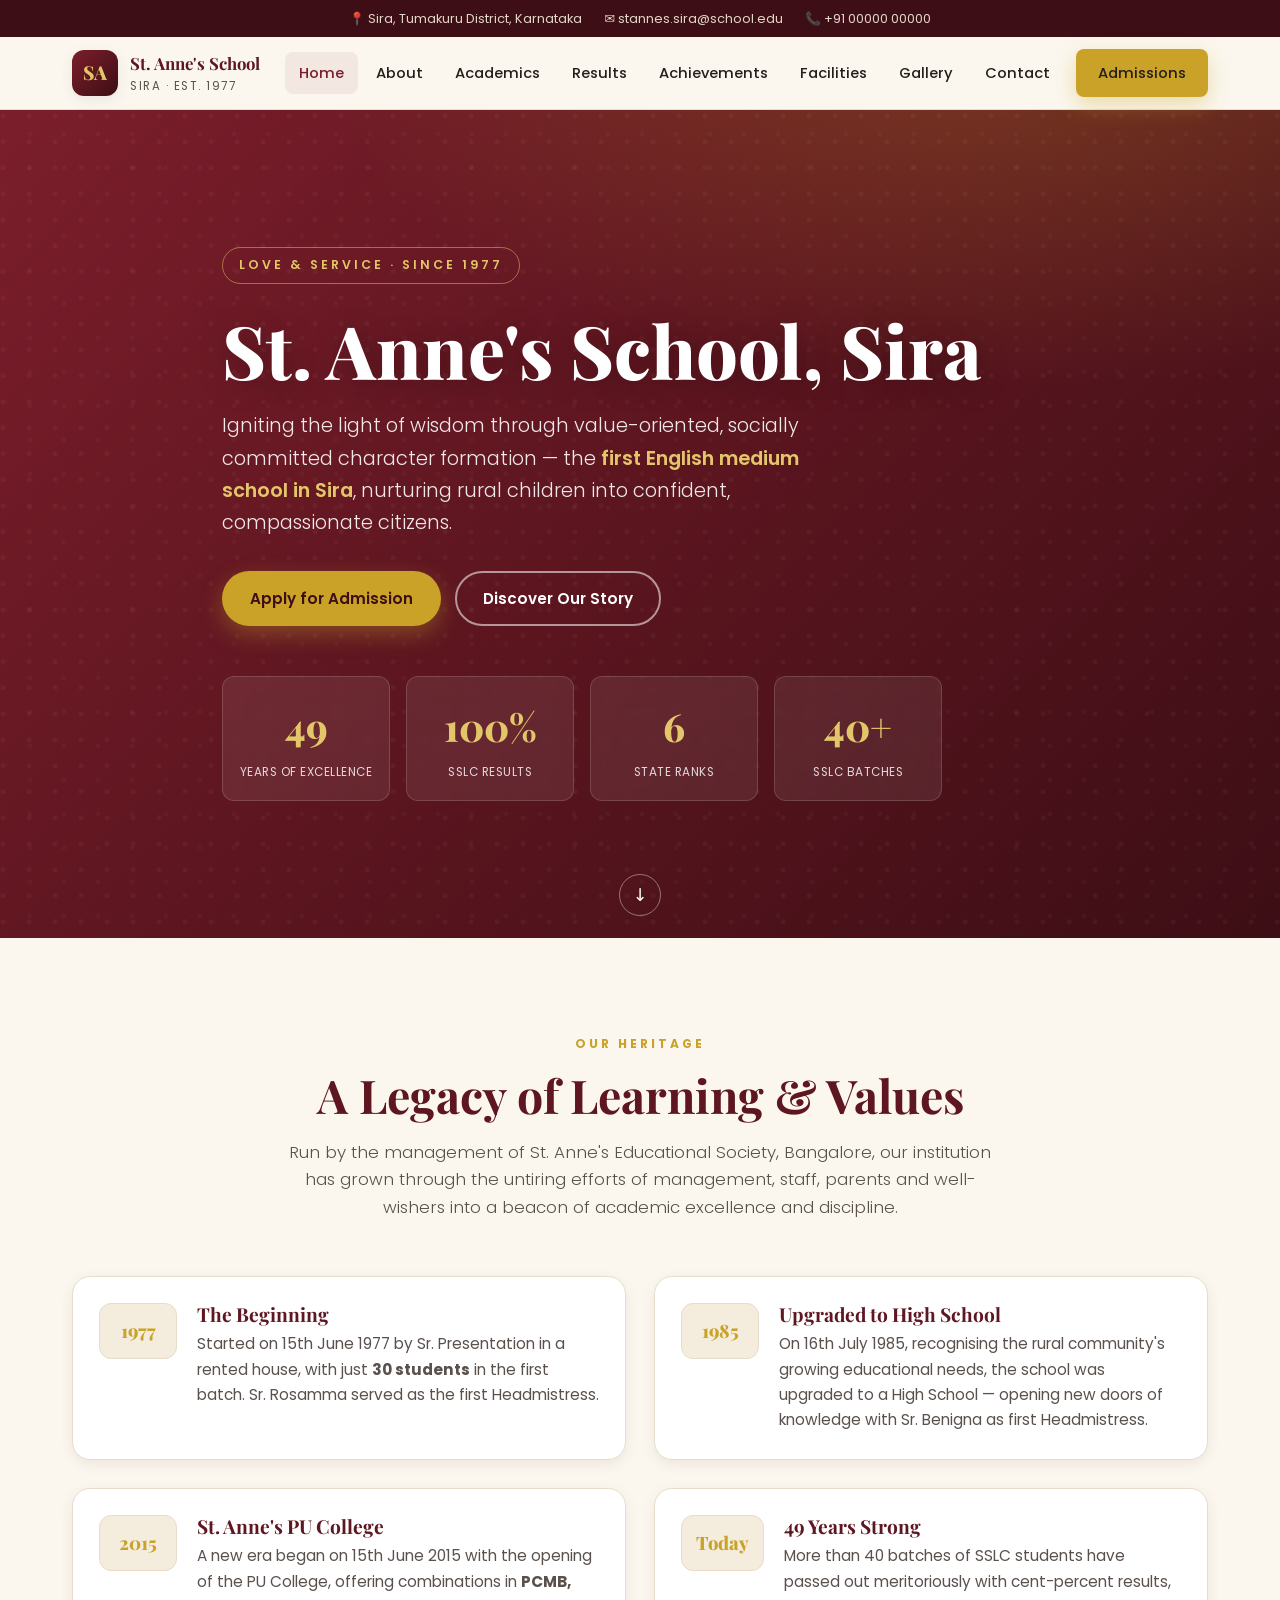
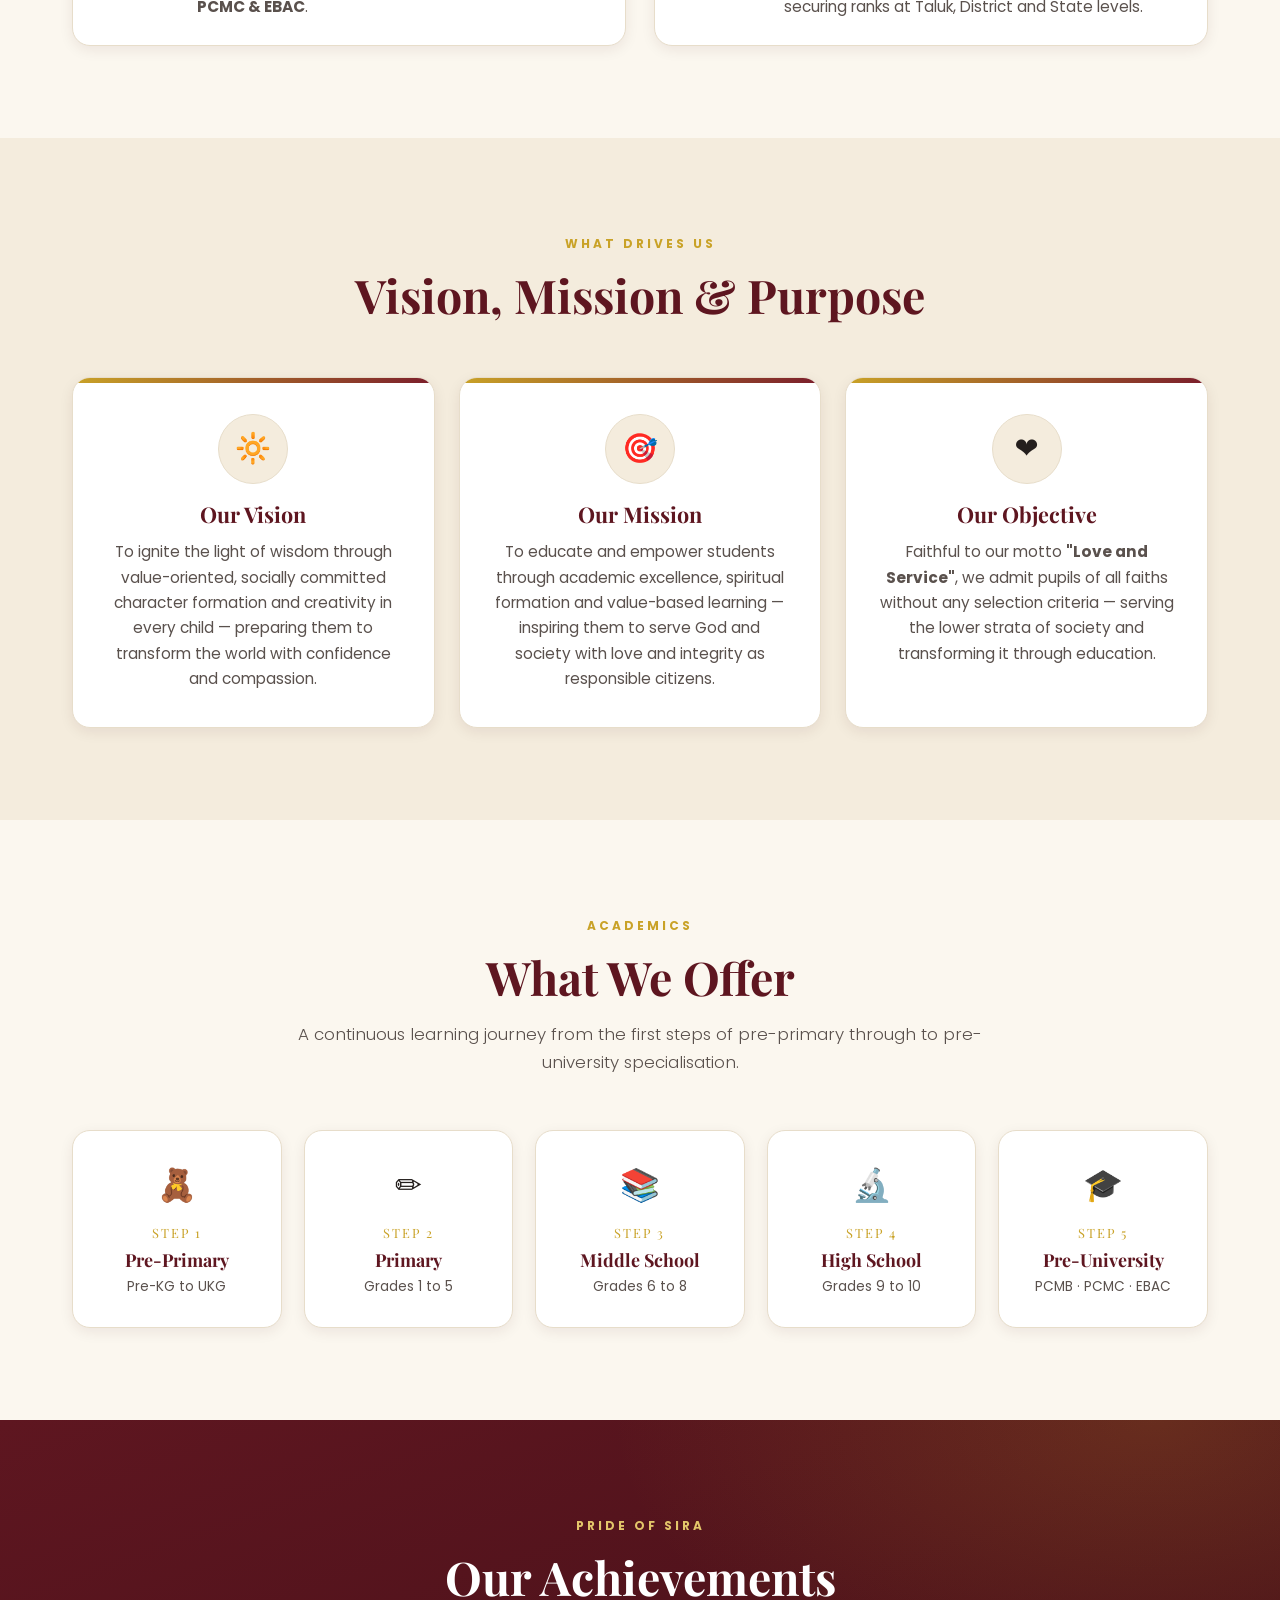
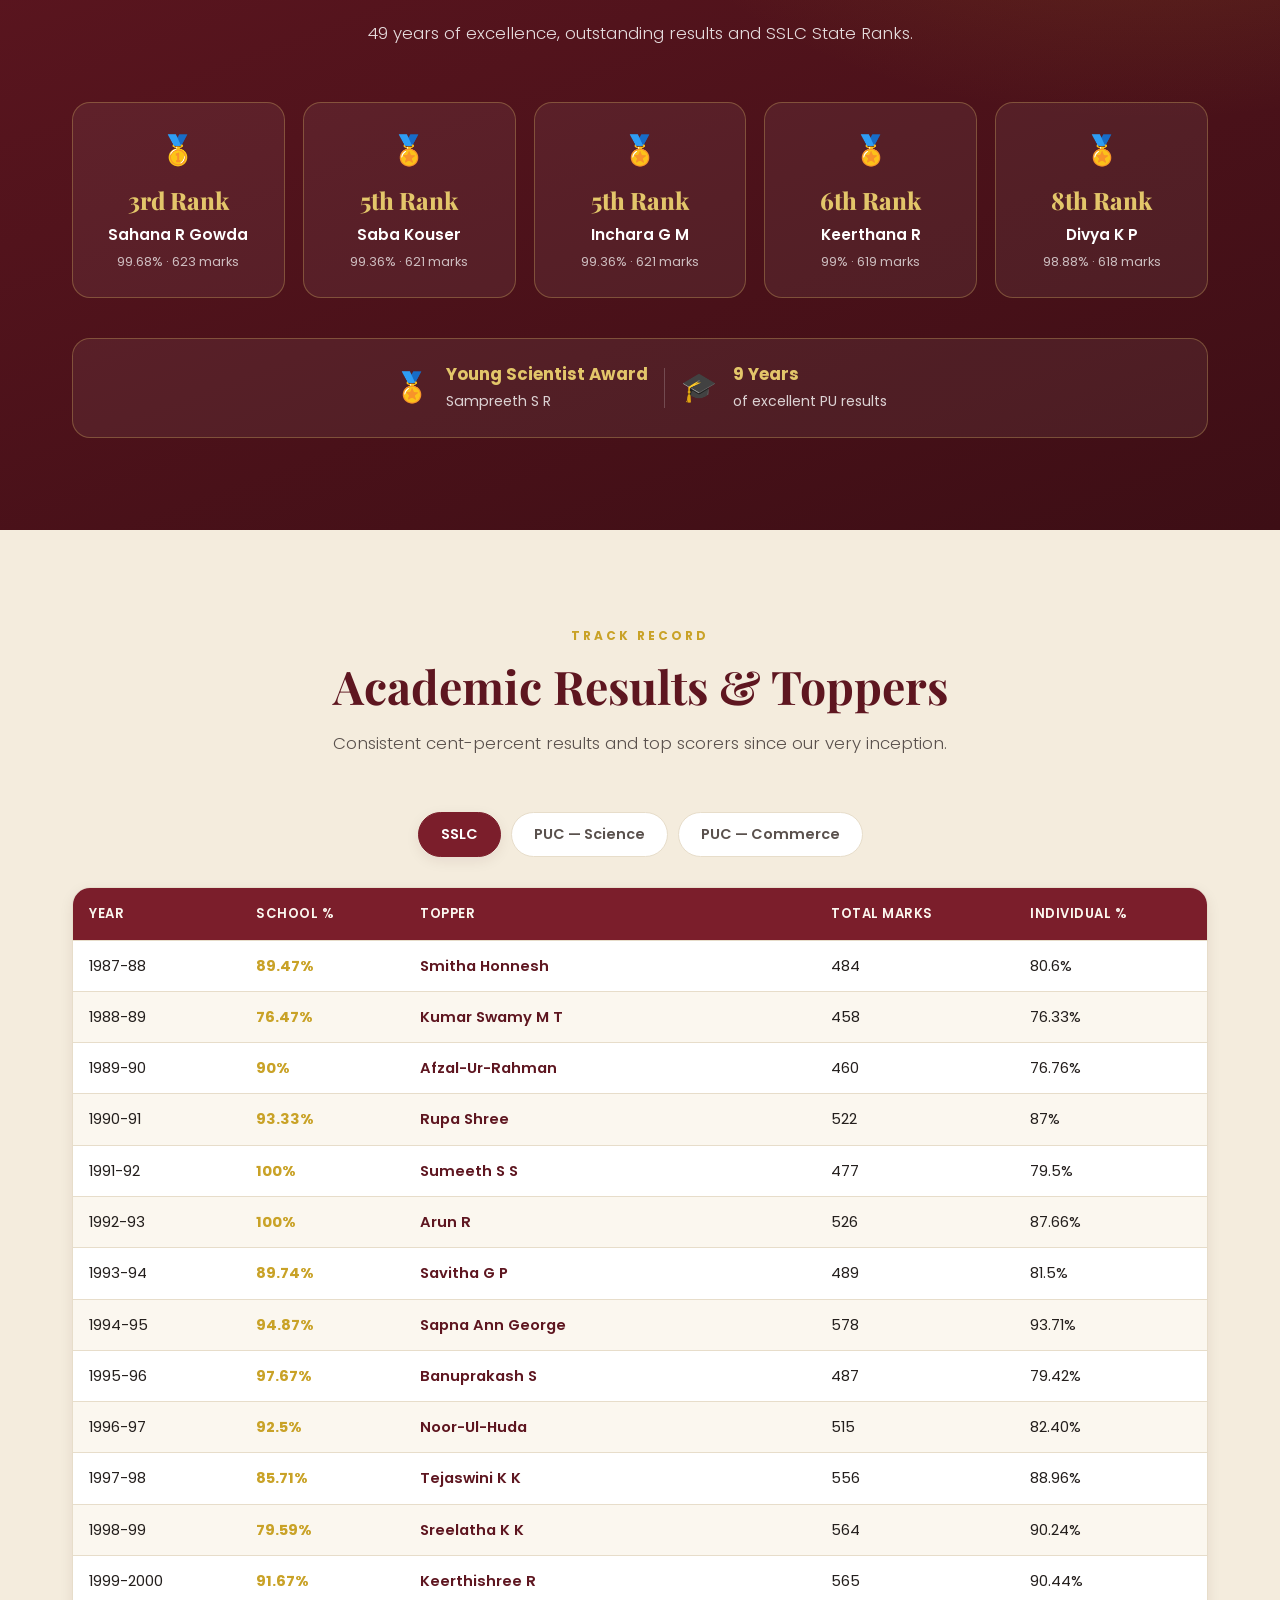
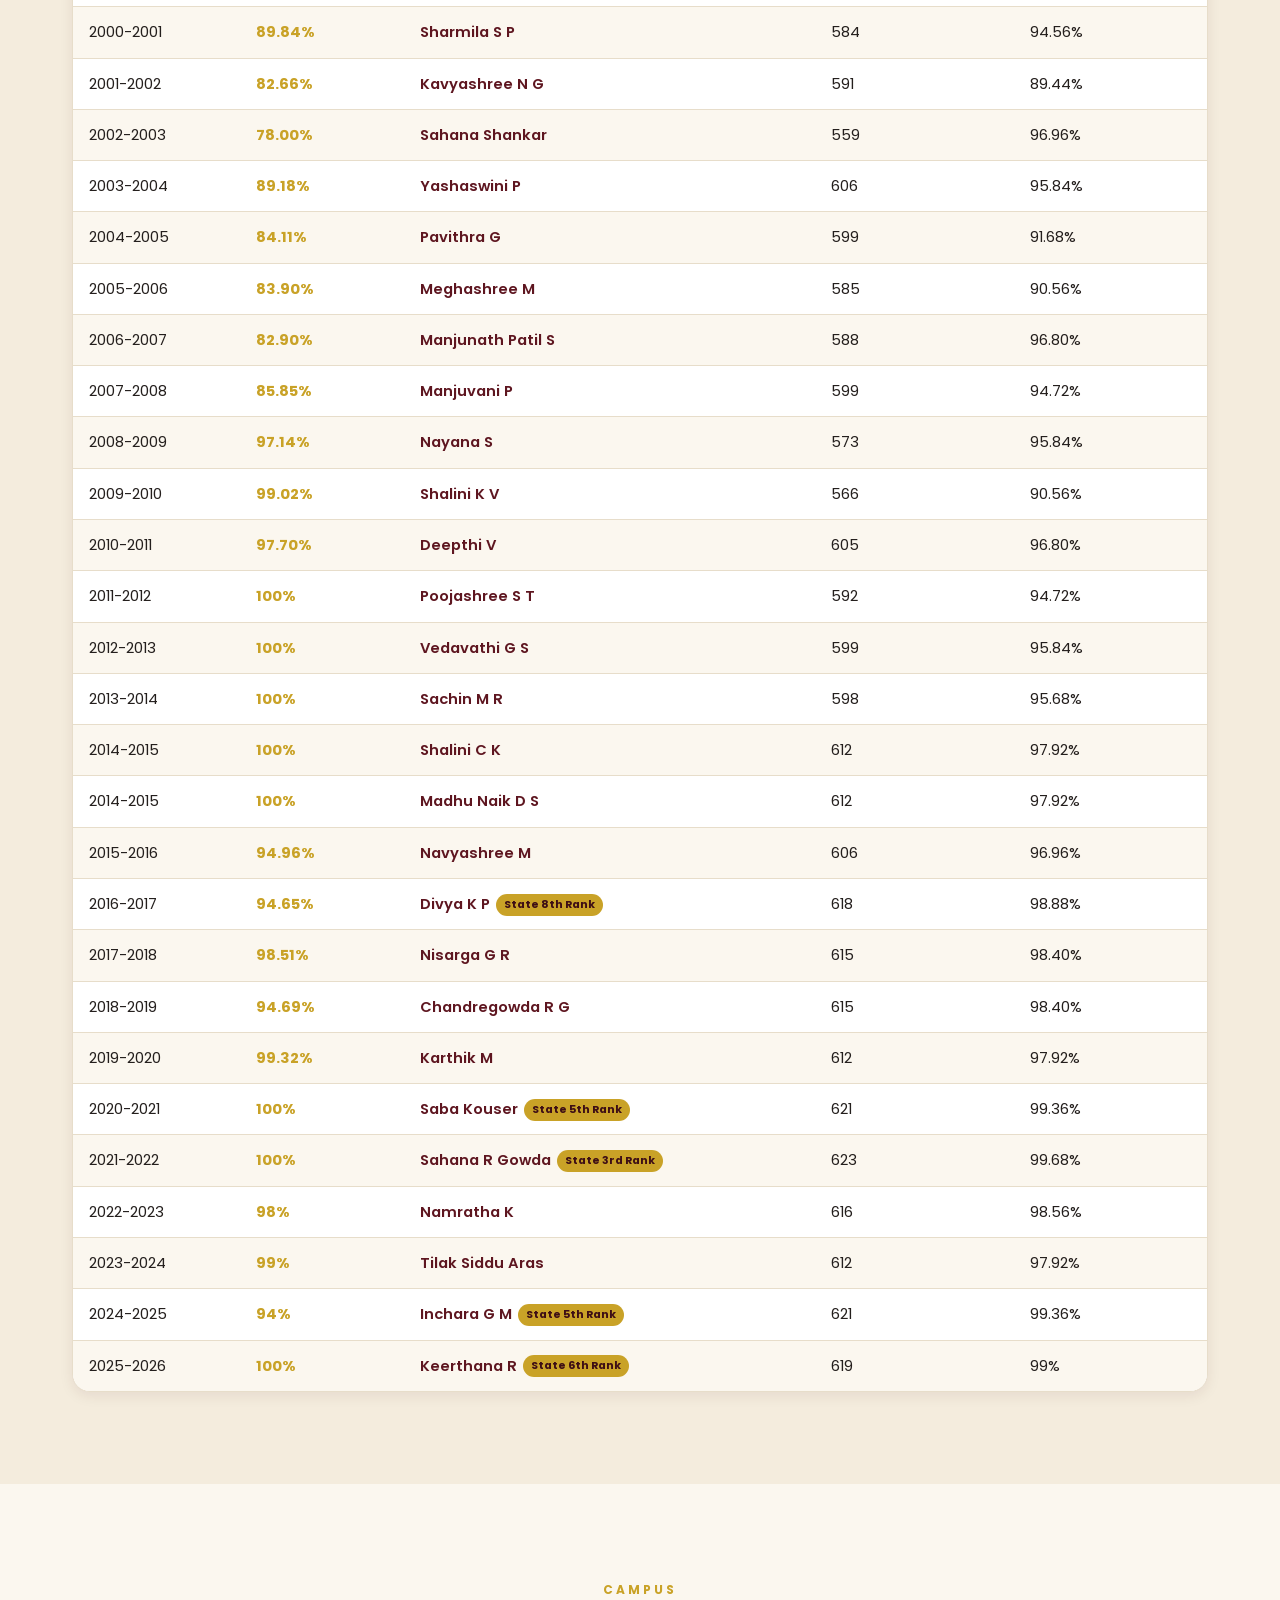
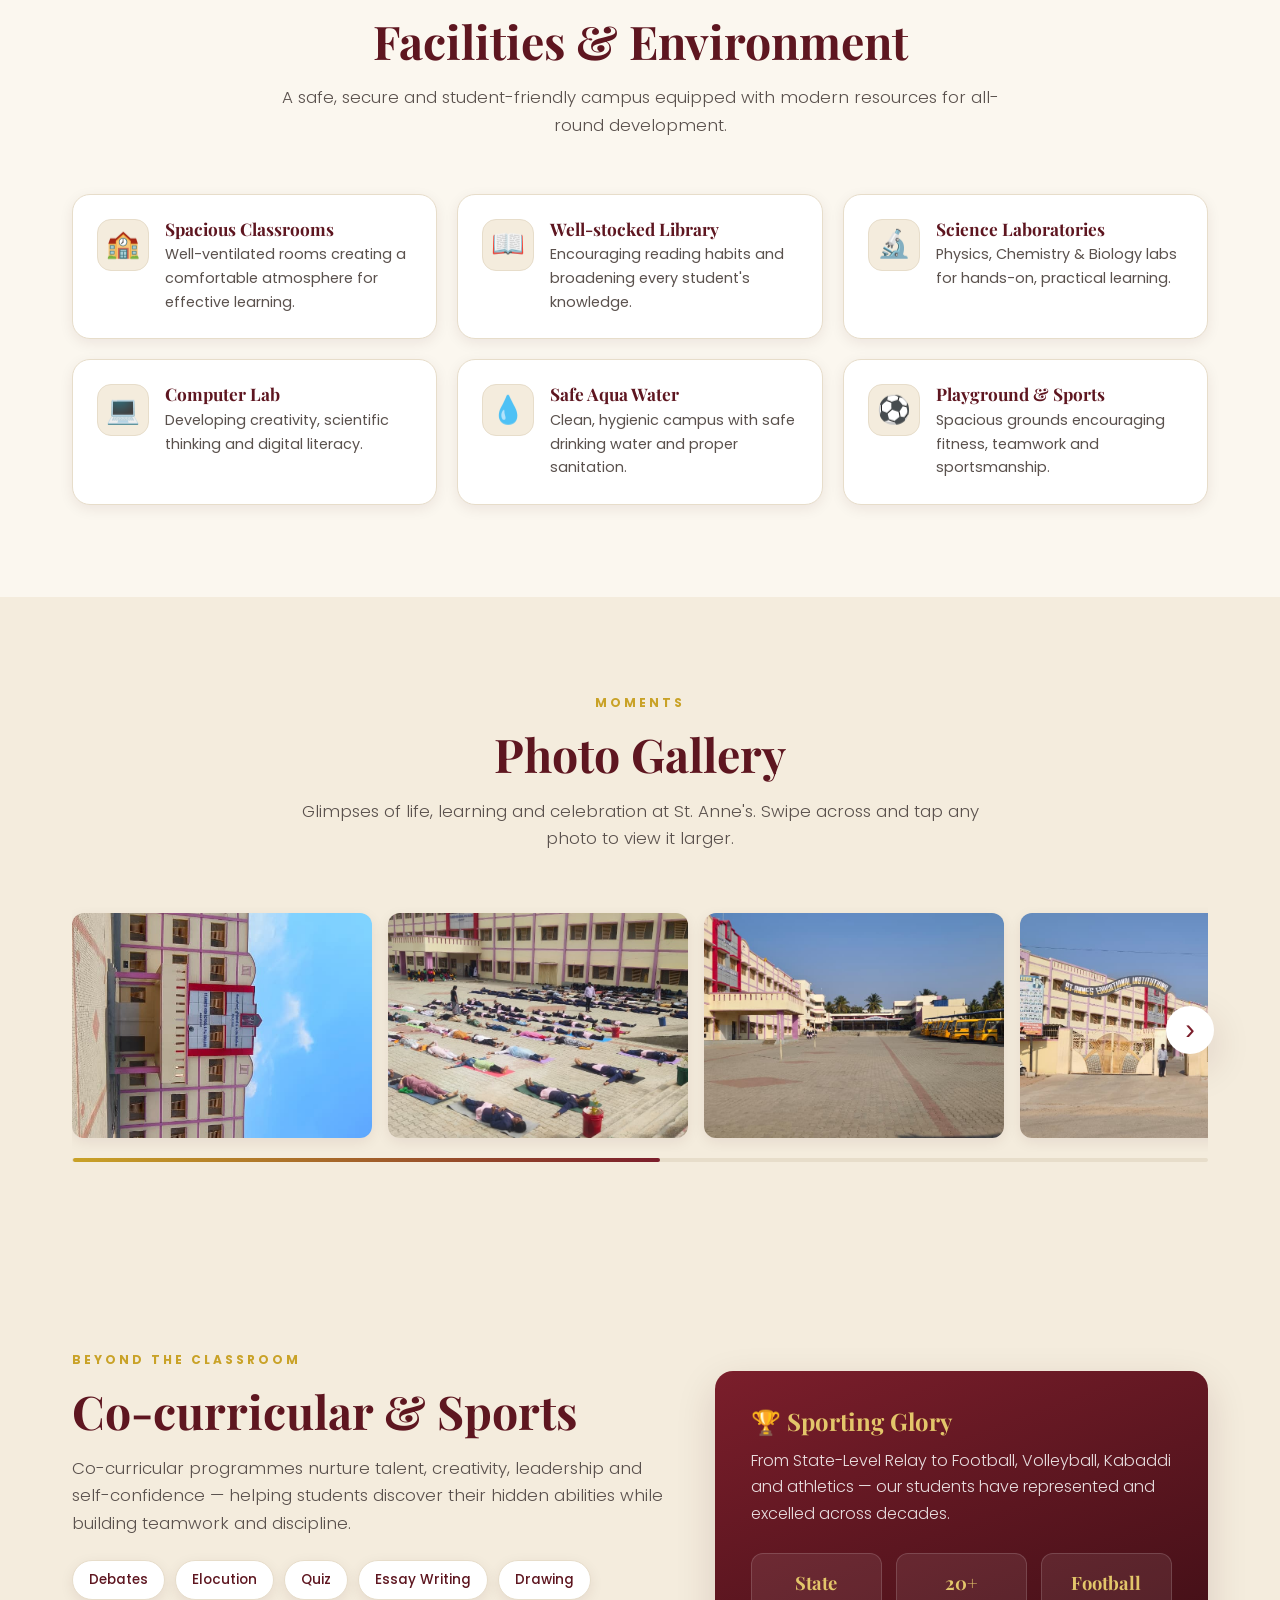
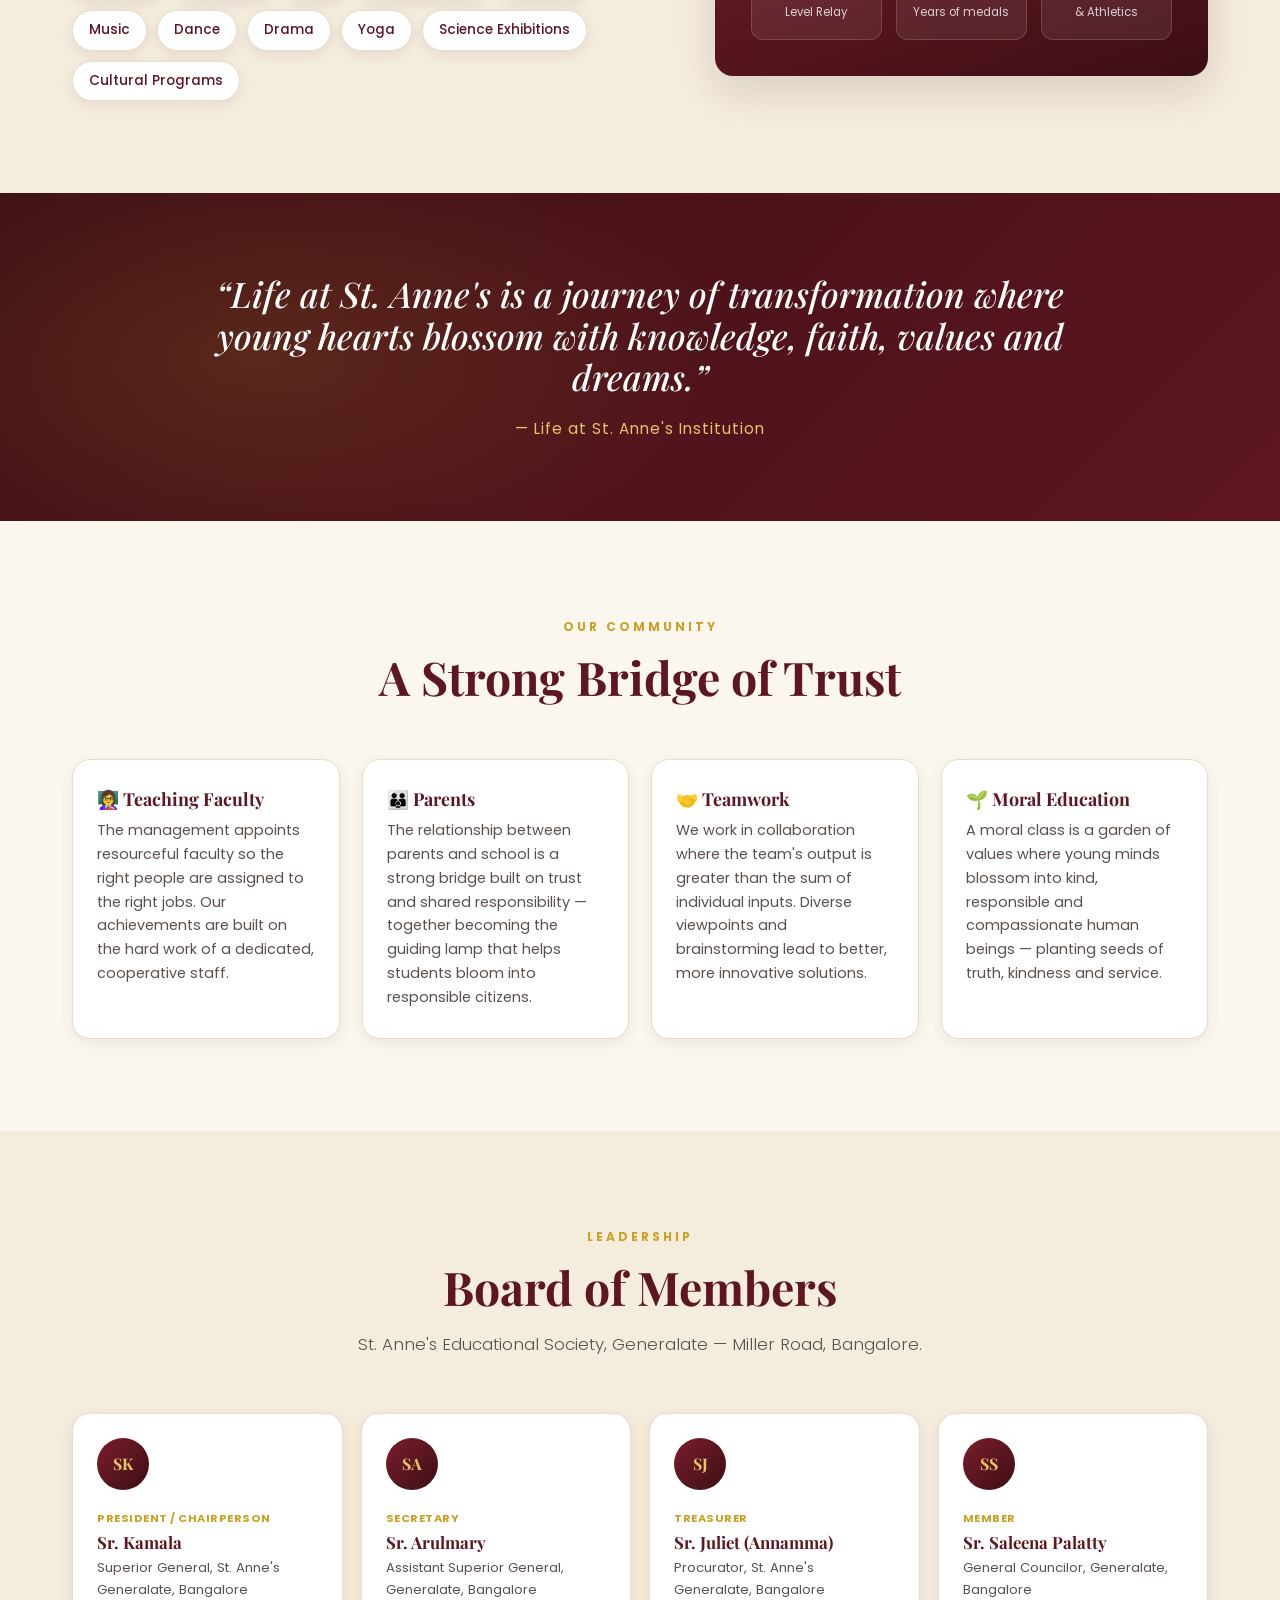
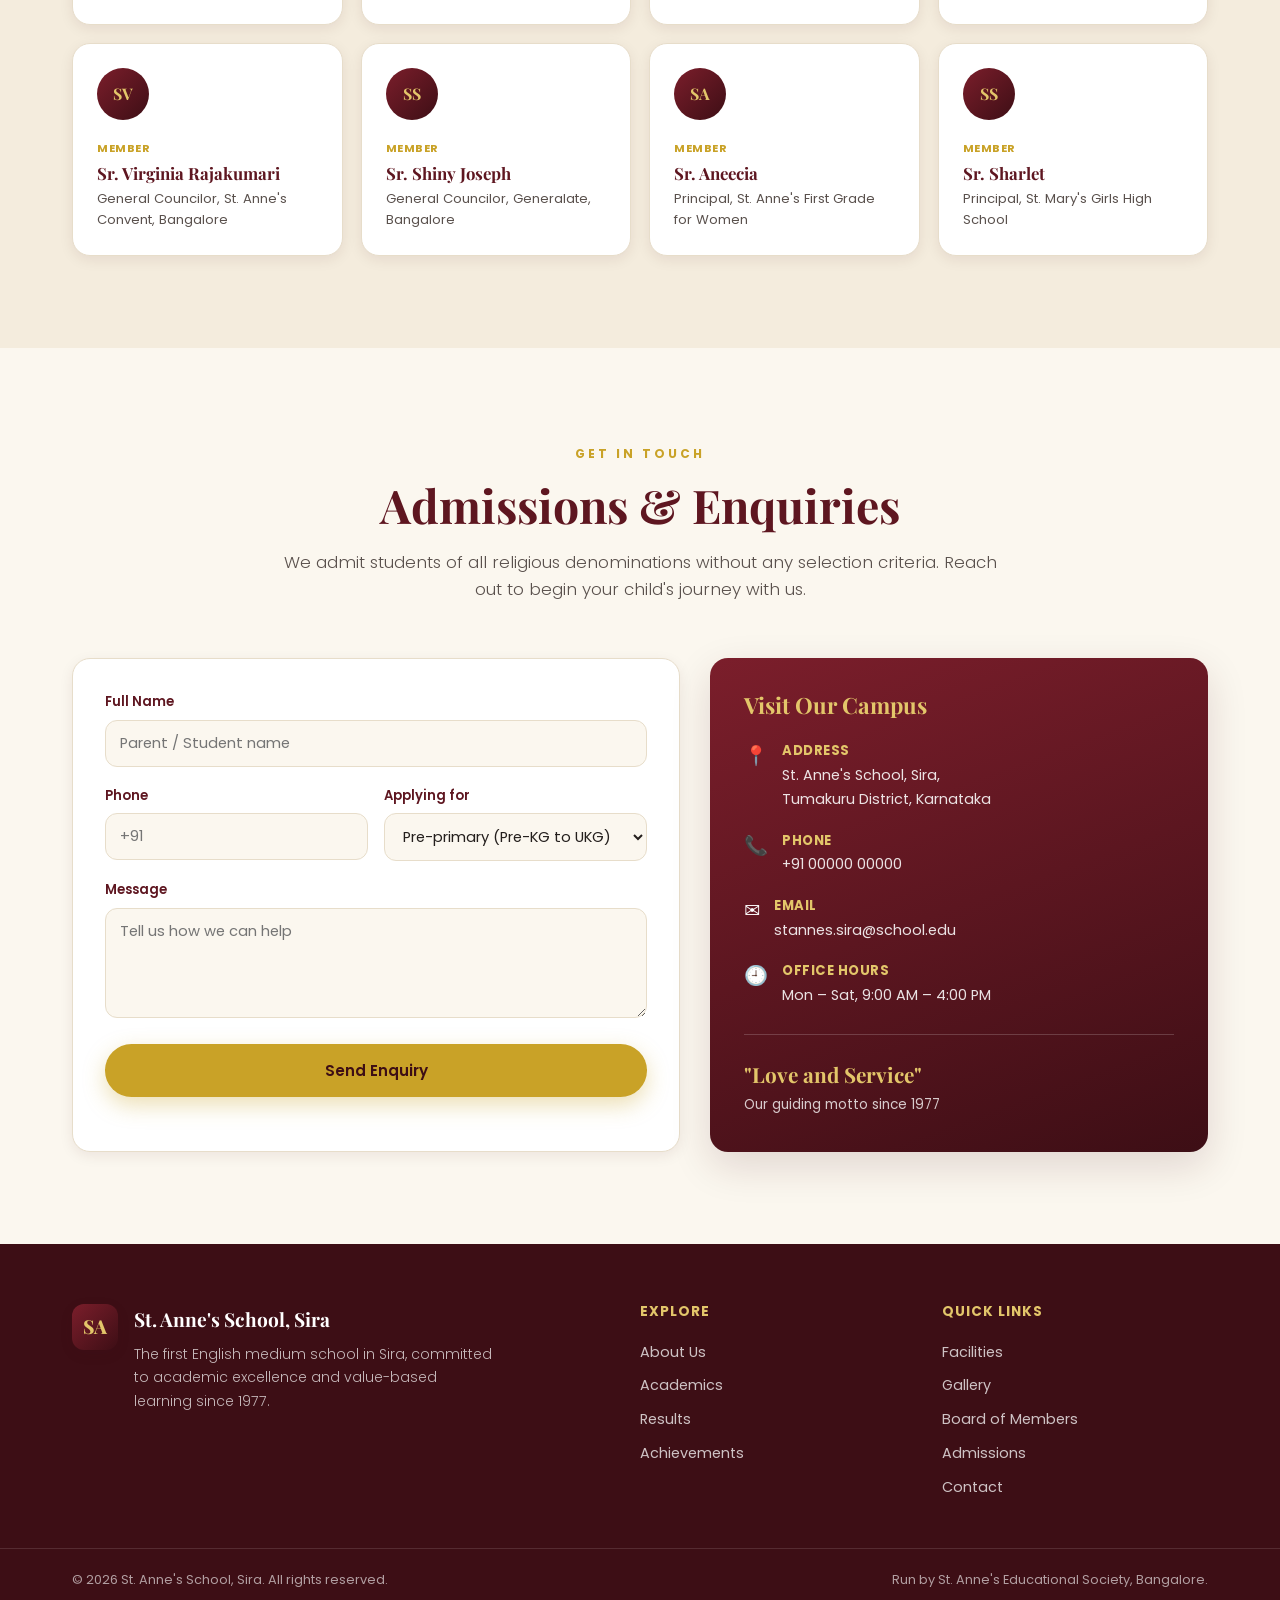
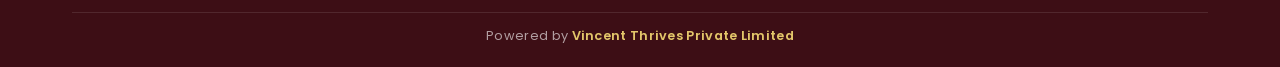
==== index.html @ 4d6532a6 "Add 'Powered by Vincent Thrives Private Limited' credit in footer" ====
<!DOCTYPE html>
<html lang="en">
<head>
  <meta charset="UTF-8" />
  <meta name="viewport" content="width=device-width, initial-scale=1.0" />
  <meta name="description" content="St. Anne's School, Sira — 49 years of academic excellence, value-based learning and holistic education. The first English medium school in Sira. Love and Service." />
  <meta name="theme-color" content="#7B1E2B" />
  <title>St. Anne's School, Sira | Love and Service Since 1977</title>

  <link rel="preconnect" href="https://fonts.googleapis.com" />
  <link rel="preconnect" href="https://fonts.gstatic.com" crossorigin />
  <link href="https://fonts.googleapis.com/css2?family=Playfair+Display:wght@500;600;700;800&family=Poppins:wght@300;400;500;600;700&display=swap" rel="stylesheet" />
  <link rel="stylesheet" href="styles.css" />
</head>
<body>

  <!-- ===== Top announcement bar ===== -->
  <div class="topbar">
    <div class="container topbar__inner">
      <span class="topbar__item">📍 Sira, Tumakuru District, Karnataka</span>
      <span class="topbar__item topbar__item--hide">✉️ stannes.sira@school.edu</span>
      <span class="topbar__item">📞 +91 00000 00000</span>
    </div>
  </div>

  <!-- ===== Navbar ===== -->
  <header class="nav" id="nav">
    <div class="container nav__inner">
      <a href="#home" class="brand" aria-label="St. Anne's School Home">
        <span class="brand__mark">SA</span>
        <span class="brand__text">
          <strong>St. Anne's School</strong>
          <small>Sira &middot; Est. 1977</small>
        </span>
      </a>

      <nav class="nav__links" id="navLinks">
        <button class="nav__close" id="navClose" aria-label="Close menu">&times;</button>
        <a href="#home">Home</a>
        <a href="#about">About</a>
        <a href="#offer">Academics</a>
        <a href="#results">Results</a>
        <a href="#achievements">Achievements</a>
        <a href="#facilities">Facilities</a>
        <a href="#gallery">Gallery</a>
        <a href="#contact">Contact</a>
        <a href="#contact" class="btn btn--gold nav__cta">Admissions</a>
      </nav>

      <button class="nav__toggle" id="navToggle" aria-label="Toggle menu" aria-expanded="false">
        <span></span><span></span><span></span>
      </button>
    </div>
  </header>

  <!-- ===== Hero ===== -->
  <section class="hero" id="home">
    <div class="hero__overlay"></div>
    <div class="container hero__content">
      <p class="hero__eyebrow reveal">Love &amp; Service &middot; Since 1977</p>
      <h1 class="hero__title reveal">St. Anne's School, Sira</h1>
      <p class="hero__sub reveal">
        Igniting the light of wisdom through value-oriented, socially committed
        character formation — the <strong>first English medium school in Sira</strong>,
        nurturing rural children into confident, compassionate citizens.
      </p>
      <div class="hero__cta reveal">
        <a href="#contact" class="btn btn--gold">Apply for Admission</a>
        <a href="#about" class="btn btn--ghost">Discover Our Story</a>
      </div>

      <div class="hero__stats reveal" id="heroStats">
        <div class="stat">
          <span class="stat__num" data-count="49" data-suffix="">0</span>
          <span class="stat__label">Years of Excellence</span>
        </div>
        <div class="stat">
          <span class="stat__num" data-count="100" data-suffix="%">0</span>
          <span class="stat__label">SSLC Results</span>
        </div>
        <div class="stat">
          <span class="stat__num" data-count="6" data-suffix="">0</span>
          <span class="stat__label">State Ranks</span>
        </div>
        <div class="stat">
          <span class="stat__num" data-count="40" data-suffix="+">0</span>
          <span class="stat__label">SSLC Batches</span>
        </div>
      </div>
    </div>
    <a href="#about" class="hero__scroll" aria-label="Scroll down">&#x2193;</a>
  </section>

  <!-- ===== About / History ===== -->
  <section class="section" id="about">
    <div class="container">
      <div class="section__head reveal">
        <span class="eyebrow">Our Heritage</span>
        <h2 class="section__title">A Legacy of Learning &amp; Values</h2>
        <p class="section__lead">
          Run by the management of St. Anne's Educational Society, Bangalore, our
          institution has grown through the untiring efforts of management, staff,
          parents and well-wishers into a beacon of academic excellence and discipline.
        </p>
      </div>

      <div class="timeline">
        <div class="tl reveal">
          <div class="tl__year">1977</div>
          <div class="tl__body">
            <h3>The Beginning</h3>
            <p>Started on 15th June 1977 by Sr. Presentation in a rented house, with
            just <strong>30 students</strong> in the first batch. Sr. Rosamma served as the
            first Headmistress.</p>
          </div>
        </div>
        <div class="tl reveal">
          <div class="tl__year">1985</div>
          <div class="tl__body">
            <h3>Upgraded to High School</h3>
            <p>On 16th July 1985, recognising the rural community's growing educational
            needs, the school was upgraded to a High School — opening new doors of
            knowledge with Sr. Benigna as first Headmistress.</p>
          </div>
        </div>
        <div class="tl reveal">
          <div class="tl__year">2015</div>
          <div class="tl__body">
            <h3>St. Anne's PU College</h3>
            <p>A new era began on 15th June 2015 with the opening of the PU College,
            offering combinations in <strong>PCMB, PCMC &amp; EBAC</strong>.</p>
          </div>
        </div>
        <div class="tl reveal">
          <div class="tl__year">Today</div>
          <div class="tl__body">
            <h3>49 Years Strong</h3>
            <p>More than 40 batches of SSLC students have passed out meritoriously with
            cent-percent results, securing ranks at Taluk, District and State levels.</p>
          </div>
        </div>
      </div>
    </div>
  </section>

  <!-- ===== Vision / Mission / Objective ===== -->
  <section class="section section--tint" id="vision">
    <div class="container">
      <div class="section__head reveal">
        <span class="eyebrow">What Drives Us</span>
        <h2 class="section__title">Vision, Mission &amp; Purpose</h2>
      </div>
      <div class="vm-grid">
        <article class="vm reveal">
          <div class="vm__icon">🔆</div>
          <h3>Our Vision</h3>
          <p>To ignite the light of wisdom through value-oriented, socially committed
          character formation and creativity in every child — preparing them to
          transform the world with confidence and compassion.</p>
        </article>
        <article class="vm reveal">
          <div class="vm__icon">🎯</div>
          <h3>Our Mission</h3>
          <p>To educate and empower students through academic excellence, spiritual
          formation and value-based learning — inspiring them to serve God and society
          with love and integrity as responsible citizens.</p>
        </article>
        <article class="vm reveal">
          <div class="vm__icon">❤️</div>
          <h3>Our Objective</h3>
          <p>Faithful to our motto <strong>"Love and Service"</strong>, we admit pupils of
          all faiths without any selection criteria — serving the lower strata of
          society and transforming it through education.</p>
        </article>
      </div>
    </div>
  </section>

  <!-- ===== What We Offer ===== -->
  <section class="section" id="offer">
    <div class="container">
      <div class="section__head reveal">
        <span class="eyebrow">Academics</span>
        <h2 class="section__title">What We Offer</h2>
        <p class="section__lead">A continuous learning journey from the first steps of
        pre-primary through to pre-university specialisation.</p>
      </div>
      <div class="offer-grid" id="offerGrid"><!-- rendered by JS --></div>
    </div>
  </section>

  <!-- ===== Achievements ===== -->
  <section class="section section--dark" id="achievements">
    <div class="container">
      <div class="section__head reveal">
        <span class="eyebrow eyebrow--light">Pride of Sira</span>
        <h2 class="section__title section__title--light">Our Achievements</h2>
        <p class="section__lead section__lead--light">
          49 years of excellence, outstanding results and SSLC State Ranks.
        </p>
      </div>

      <div class="ranks" id="ranksGrid"><!-- rendered by JS --></div>

      <div class="award reveal">
        <div class="award__icon">🏅</div>
        <div>
          <strong>Young Scientist Award</strong>
          <span>Sampreeth S R</span>
        </div>
        <div class="award__divider"></div>
        <div class="award__icon">🎓</div>
        <div>
          <strong>9 Years</strong>
          <span>of excellent PU results</span>
        </div>
      </div>
    </div>
  </section>

  <!-- ===== Results ===== -->
  <section class="section section--tint" id="results">
    <div class="container">
      <div class="section__head reveal">
        <span class="eyebrow">Track Record</span>
        <h2 class="section__title">Academic Results &amp; Toppers</h2>
        <p class="section__lead">Consistent cent-percent results and top scorers since
        our very inception.</p>
      </div>

      <div class="tabs reveal" role="tablist">
        <button class="tab is-active" data-tab="sslc" role="tab">SSLC</button>
        <button class="tab" data-tab="science" role="tab">PUC — Science</button>
        <button class="tab" data-tab="commerce" role="tab">PUC — Commerce</button>
      </div>

      <div class="table-wrap reveal">
        <table class="rtable">
          <thead>
            <tr>
              <th>Year</th>
              <th>School %</th>
              <th>Topper</th>
              <th class="hide-sm">Total Marks</th>
              <th>Individual %</th>
            </tr>
          </thead>
          <tbody id="resultsBody"><!-- rendered by JS --></tbody>
        </table>
      </div>
    </div>
  </section>

  <!-- ===== Facilities ===== -->
  <section class="section" id="facilities">
    <div class="container">
      <div class="section__head reveal">
        <span class="eyebrow">Campus</span>
        <h2 class="section__title">Facilities &amp; Environment</h2>
        <p class="section__lead">A safe, secure and student-friendly campus equipped with
        modern resources for all-round development.</p>
      </div>
      <div class="fac-grid" id="facGrid"><!-- rendered by JS --></div>
    </div>
  </section>

  <!-- ===== Gallery ===== -->
  <section class="section section--tint" id="gallery">
    <div class="container">
      <div class="section__head reveal">
        <span class="eyebrow">Moments</span>
        <h2 class="section__title">Photo Gallery</h2>
        <p class="section__lead">Glimpses of life, learning and celebration at St. Anne's.
        Swipe across and tap any photo to view it larger.</p>
      </div>

      <div class="carousel">
        <button class="carousel__btn carousel__btn--prev" id="galPrev" aria-label="Previous photos" hidden>&#8249;</button>
        <div class="carousel__track" id="galleryTrack"><!-- rendered by JS --></div>
        <button class="carousel__btn carousel__btn--next" id="galNext" aria-label="Next photos">&#8250;</button>
      </div>
      <div class="carousel__progress"><span class="carousel__bar" id="galBar"></span></div>
    </div>
  </section>

  <!-- ===== Lightbox ===== -->
  <div class="lightbox" id="lightbox" aria-hidden="true" role="dialog" aria-label="Photo viewer">
    <button class="lightbox__close" id="lightboxClose" aria-label="Close">&times;</button>
    <button class="lightbox__nav lightbox__prev" id="lightboxPrev" aria-label="Previous photo">&#8249;</button>
    <figure class="lightbox__figure">
      <img class="lightbox__img" id="lightboxImg" src="" alt="" />
      <figcaption class="lightbox__cap" id="lightboxCap"></figcaption>
    </figure>
    <button class="lightbox__nav lightbox__next" id="lightboxNext" aria-label="Next photo">&#8250;</button>
  </div>

  <!-- ===== Co-curricular & Sports ===== -->
  <section class="section section--tint" id="cocurricular">
    <div class="container">
      <div class="split">
        <div class="reveal">
          <span class="eyebrow">Beyond the Classroom</span>
          <h2 class="section__title">Co-curricular &amp; Sports</h2>
          <p class="section__lead">Co-curricular programmes nurture talent, creativity,
          leadership and self-confidence — helping students discover their hidden
          abilities while building teamwork and discipline.</p>
          <ul class="chips">
            <li>Debates</li><li>Elocution</li><li>Quiz</li><li>Essay Writing</li>
            <li>Drawing</li><li>Music</li><li>Dance</li><li>Drama</li>
            <li>Yoga</li><li>Science Exhibitions</li><li>Cultural Programs</li>
          </ul>
        </div>
        <div class="sports-card reveal">
          <h3>🏆 Sporting Glory</h3>
          <p>From State-Level Relay to Football, Volleyball, Kabaddi and athletics — our
          students have represented and excelled across decades.</p>
          <div class="sports-stats">
            <div><strong>State</strong><span>Level Relay</span></div>
            <div><strong>20+</strong><span>Years of medals</span></div>
            <div><strong>Football</strong><span>&amp; Athletics</span></div>
          </div>
        </div>
      </div>
    </div>
  </section>

  <!-- ===== Quote / Life at St. Anne's ===== -->
  <section class="quote-band">
    <div class="container reveal">
      <blockquote>
        “Life at St. Anne's is a journey of transformation where young hearts blossom
        with knowledge, faith, values and dreams.”
      </blockquote>
      <cite>— Life at St. Anne's Institution</cite>
    </div>
  </section>

  <!-- ===== Pillars (Teaching / Parents / Teamwork) ===== -->
  <section class="section" id="community">
    <div class="container">
      <div class="section__head reveal">
        <span class="eyebrow">Our Community</span>
        <h2 class="section__title">A Strong Bridge of Trust</h2>
      </div>
      <div class="pillars">
        <article class="pillar reveal">
          <h3>👩‍🏫 Teaching Faculty</h3>
          <p>The management appoints resourceful faculty so the right people are assigned
          to the right jobs. Our achievements are built on the hard work of a dedicated,
          cooperative staff.</p>
        </article>
        <article class="pillar reveal">
          <h3>👪 Parents</h3>
          <p>The relationship between parents and school is a strong bridge built on
          trust and shared responsibility — together becoming the guiding lamp that helps
          students bloom into responsible citizens.</p>
        </article>
        <article class="pillar reveal">
          <h3>🤝 Teamwork</h3>
          <p>We work in collaboration where the team's output is greater than the sum of
          individual inputs. Diverse viewpoints and brainstorming lead to better, more
          innovative solutions.</p>
        </article>
        <article class="pillar reveal">
          <h3>🌱 Moral Education</h3>
          <p>A moral class is a garden of values where young minds blossom into kind,
          responsible and compassionate human beings — planting seeds of truth, kindness
          and service.</p>
        </article>
      </div>
    </div>
  </section>

  <!-- ===== Board of Members ===== -->
  <section class="section section--tint" id="board">
    <div class="container">
      <div class="section__head reveal">
        <span class="eyebrow">Leadership</span>
        <h2 class="section__title">Board of Members</h2>
        <p class="section__lead">St. Anne's Educational Society, Generalate — Miller Road, Bangalore.</p>
      </div>
      <div class="board-grid" id="boardGrid"><!-- rendered by JS --></div>
    </div>
  </section>

  <!-- ===== Contact / Admissions ===== -->
  <section class="section" id="contact">
    <div class="container">
      <div class="section__head reveal">
        <span class="eyebrow">Get in Touch</span>
        <h2 class="section__title">Admissions &amp; Enquiries</h2>
        <p class="section__lead">We admit students of all religious denominations without
        any selection criteria. Reach out to begin your child's journey with us.</p>
      </div>

      <div class="contact-grid">
        <form class="contact-form reveal" id="contactForm" novalidate>
          <div class="field">
            <label for="cname">Full Name</label>
            <input id="cname" name="name" type="text" required placeholder="Parent / Student name" />
          </div>
          <div class="field-row">
            <div class="field">
              <label for="cphone">Phone</label>
              <input id="cphone" name="phone" type="tel" required placeholder="+91" />
            </div>
            <div class="field">
              <label for="cgrade">Applying for</label>
              <select id="cgrade" name="grade">
                <option>Pre-primary (Pre-KG to UKG)</option>
                <option>Primary (Grades 1–5)</option>
                <option>Middle School (Grades 6–8)</option>
                <option>High School (Grades 9–10)</option>
                <option>Pre-University (PCMB / PCMC / EBAC)</option>
              </select>
            </div>
          </div>
          <div class="field">
            <label for="cmsg">Message</label>
            <textarea id="cmsg" name="message" rows="4" placeholder="Tell us how we can help"></textarea>
          </div>
          <button type="submit" class="btn btn--gold btn--block">Send Enquiry</button>
          <p class="form-note" id="formNote" hidden>✅ Thank you! We'll get back to you soon.</p>
        </form>

        <aside class="contact-info reveal">
          <h3>Visit Our Campus</h3>
          <ul class="info-list">
            <li><span>📍</span><div><strong>Address</strong>St. Anne's School, Sira,<br>Tumakuru District, Karnataka</div></li>
            <li><span>📞</span><div><strong>Phone</strong>+91 00000 00000</div></li>
            <li><span>✉️</span><div><strong>Email</strong>stannes.sira@school.edu</div></li>
            <li><span>🕘</span><div><strong>Office Hours</strong>Mon – Sat, 9:00 AM – 4:00 PM</div></li>
          </ul>
          <div class="info-quote">
            <strong>"Love and Service"</strong>
            <span>Our guiding motto since 1977</span>
          </div>
        </aside>
      </div>
    </div>
  </section>

  <!-- ===== Footer ===== -->
  <footer class="footer">
    <div class="container footer__inner">
      <div class="footer__brand">
        <span class="brand__mark">SA</span>
        <div>
          <strong>St. Anne's School, Sira</strong>
          <p>The first English medium school in Sira, committed to academic excellence
          and value-based learning since 1977.</p>
        </div>
      </div>
      <div class="footer__links">
        <h4>Explore</h4>
        <a href="#about">About Us</a>
        <a href="#offer">Academics</a>
        <a href="#results">Results</a>
        <a href="#achievements">Achievements</a>
      </div>
      <div class="footer__links">
        <h4>Quick Links</h4>
        <a href="#facilities">Facilities</a>
        <a href="#gallery">Gallery</a>
        <a href="#board">Board of Members</a>
        <a href="#contact">Admissions</a>
        <a href="#contact">Contact</a>
      </div>
    </div>
    <div class="footer__bar">
      <div class="container">
        <span>&copy; <span id="year"></span> St. Anne's School, Sira. All rights reserved.</span>
        <span>Run by St. Anne's Educational Society, Bangalore.</span>
        <span class="footer__powered">Powered by <strong>Vincent Thrives Private Limited</strong></span>
      </div>
    </div>
  </footer>

  <a href="#home" class="to-top" id="toTop" aria-label="Back to top">&#x2191;</a>

  <script src="script.js"></script>
</body>
</html>
---- styles.css ----
/* ===================================================================
   St. Anne's School, Sira — Stylesheet
   Palette: deep maroon + gold + cream. Mobile-first, fully responsive.
   =================================================================== */

:root {
  --maroon: #7b1e2b;
  --maroon-dark: #5e1620;
  --maroon-deep: #3d0e15;
  --gold: #c9a227;
  --gold-light: #e3c66a;
  --cream: #fbf7ef;
  --cream-2: #f4ecdd;
  --ink: #241f1d;
  --ink-soft: #5a514d;
  --white: #ffffff;
  --line: #e7ddca;
  --shadow-sm: 0 4px 14px rgba(61, 14, 21, 0.08);
  --shadow-md: 0 14px 40px rgba(61, 14, 21, 0.14);
  --radius: 18px;
  --radius-sm: 12px;
  --maxw: 1180px;
  --ease: cubic-bezier(0.22, 1, 0.36, 1);
}

* { margin: 0; padding: 0; box-sizing: border-box; }

html { scroll-behavior: smooth; scroll-padding-top: 96px; overflow-x: hidden; }

body {
  font-family: "Poppins", system-ui, -apple-system, sans-serif;
  color: var(--ink);
  background: var(--cream);
  line-height: 1.65;
  -webkit-font-smoothing: antialiased;
  overflow-x: hidden;
}

h1, h2, h3, h4, blockquote { font-family: "Playfair Display", Georgia, serif; line-height: 1.18; }

img { max-width: 100%; display: block; }
a { color: inherit; text-decoration: none; }

.container { width: 100%; max-width: var(--maxw); margin: 0 auto; padding: 0 22px; }

/* ---------- Buttons ---------- */
.btn {
  display: inline-flex; align-items: center; justify-content: center;
  gap: 8px; padding: 13px 26px; border-radius: 50px; font-weight: 600;
  font-size: 0.95rem; cursor: pointer; border: 2px solid transparent;
  transition: transform 0.25s var(--ease), box-shadow 0.25s var(--ease), background 0.25s, color 0.25s;
  font-family: inherit;
}
.btn--gold { background: var(--gold); color: var(--maroon-deep); box-shadow: 0 8px 22px rgba(201, 162, 39, 0.35); }
.btn--gold:hover { background: var(--gold-light); transform: translateY(-3px); box-shadow: 0 12px 28px rgba(201, 162, 39, 0.45); }
.btn--ghost { background: transparent; color: var(--white); border-color: rgba(255, 255, 255, 0.55); }
.btn--ghost:hover { background: rgba(255, 255, 255, 0.12); transform: translateY(-3px); }
.btn--block { width: 100%; }

/* ---------- Top bar ---------- */
.topbar { background: var(--maroon-deep); color: var(--cream-2); font-size: 0.8rem; }
.topbar__inner { display: flex; gap: 22px; justify-content: center; padding: 8px 22px; flex-wrap: wrap; }
.topbar__item { opacity: 0.9; }

/* ---------- Navbar ---------- */
.nav {
  position: sticky; top: 0; z-index: 100;
  background: rgba(251, 247, 239, 0.85);
  backdrop-filter: blur(12px); -webkit-backdrop-filter: blur(12px);
  border-bottom: 1px solid var(--line);
  transition: box-shadow 0.3s, background 0.3s;
}
.nav.is-scrolled { box-shadow: var(--shadow-sm); background: rgba(251, 247, 239, 0.96); }
.nav__inner { display: flex; align-items: center; justify-content: space-between; height: 72px; }

.brand { display: flex; align-items: center; gap: 12px; }
.brand__mark {
  width: 46px; height: 46px; flex: none; border-radius: 12px;
  display: grid; place-items: center; font-family: "Playfair Display", serif;
  font-weight: 800; font-size: 1.2rem; color: var(--gold-light);
  background: linear-gradient(135deg, var(--maroon) 0%, var(--maroon-deep) 100%);
  box-shadow: var(--shadow-sm); letter-spacing: 0.5px;
}
.brand__text strong { display: block; font-size: 1.05rem; color: var(--maroon-dark); font-family: "Playfair Display", serif; }
.brand__text small { display: block; font-size: 0.72rem; letter-spacing: 1.5px; text-transform: uppercase; color: var(--ink-soft); }

.nav__links { display: flex; align-items: center; gap: 4px; }
.nav__links a { padding: 9px 14px; font-size: 0.92rem; font-weight: 500; color: var(--ink); border-radius: 8px; transition: color 0.2s, background 0.2s; }
.nav__links a:not(.btn):hover, .nav__links a.is-active:not(.btn) { color: var(--maroon); background: rgba(123, 30, 43, 0.07); }
.nav__cta { margin-left: 8px; padding: 10px 20px !important; }

.nav__close { display: none; }
.nav__toggle { display: none; flex-direction: column; gap: 5px; background: none; border: 0; cursor: pointer; padding: 8px; }
.nav__toggle span { width: 26px; height: 2.5px; background: var(--maroon); border-radius: 2px; transition: transform 0.3s var(--ease), opacity 0.3s; }
.nav__toggle.is-open span:nth-child(1) { transform: translateY(7.5px) rotate(45deg); }
.nav__toggle.is-open span:nth-child(2) { opacity: 0; }
.nav__toggle.is-open span:nth-child(3) { transform: translateY(-7.5px) rotate(-45deg); }

/* ---------- Hero ---------- */
.hero {
  position: relative; min-height: 92vh; display: flex; align-items: center;
  color: var(--white); overflow: hidden;
  background:
    radial-gradient(1200px 600px at 80% -10%, rgba(201, 162, 39, 0.25), transparent 60%),
    linear-gradient(135deg, var(--maroon) 0%, var(--maroon-dark) 45%, var(--maroon-deep) 100%);
}
.hero__overlay {
  position: absolute; inset: 0;
  background-image:
    radial-gradient(circle at 12% 22%, rgba(255,255,255,0.08) 0 2px, transparent 3px),
    radial-gradient(circle at 88% 70%, rgba(255,255,255,0.06) 0 2px, transparent 3px);
  background-size: 26px 26px, 34px 34px;
  opacity: 0.5; pointer-events: none;
}
.hero__content { position: relative; z-index: 2; padding: 90px 22px; max-width: 880px; }
.hero__eyebrow {
  display: inline-block; letter-spacing: 3px; text-transform: uppercase;
  font-size: 0.78rem; font-weight: 600; color: var(--gold-light);
  border: 1px solid rgba(227, 198, 106, 0.5); padding: 7px 16px; border-radius: 50px; margin-bottom: 22px;
}
.hero__title { font-size: clamp(2.4rem, 6vw, 4.6rem); font-weight: 800; margin-bottom: 18px; text-shadow: 0 4px 30px rgba(0,0,0,0.25); }
.hero__sub { font-size: clamp(1rem, 2.2vw, 1.22rem); max-width: 640px; color: rgba(255,255,255,0.9); font-weight: 300; }
.hero__sub strong { color: var(--gold-light); font-weight: 600; }
.hero__cta { display: flex; gap: 14px; flex-wrap: wrap; margin: 32px 0 50px; }

.hero__stats { display: grid; grid-template-columns: repeat(4, 1fr); gap: 16px; max-width: 720px; }
.stat {
  background: rgba(255,255,255,0.08); border: 1px solid rgba(255,255,255,0.15);
  backdrop-filter: blur(6px); border-radius: var(--radius-sm); padding: 18px 10px; text-align: center;
}
.stat__num { display: block; font-family: "Playfair Display", serif; font-weight: 800; font-size: clamp(1.6rem, 4vw, 2.4rem); color: var(--gold-light); }
.stat__label { display: block; font-size: 0.74rem; letter-spacing: 0.5px; text-transform: uppercase; color: rgba(255,255,255,0.82); margin-top: 4px; }

.hero__scroll {
  position: absolute; bottom: 22px; left: 50%; transform: translateX(-50%); z-index: 2;
  width: 42px; height: 42px; border-radius: 50%; display: grid; place-items: center;
  border: 1px solid rgba(255,255,255,0.4); color: var(--white); font-size: 1.1rem;
  animation: bob 1.8s ease-in-out infinite;
}
@keyframes bob { 0%,100% { transform: translateX(-50%) translateY(0); } 50% { transform: translateX(-50%) translateY(8px); } }

/* ---------- Sections ---------- */
.section { padding: 92px 0; }
.section--tint { background: var(--cream-2); }
.section--dark {
  background:
    radial-gradient(900px 500px at 90% 0%, rgba(201,162,39,0.18), transparent 60%),
    linear-gradient(160deg, var(--maroon-dark), var(--maroon-deep));
  color: var(--white);
}
.section__head { max-width: 720px; margin: 0 auto 54px; text-align: center; }
.eyebrow {
  display: inline-block; letter-spacing: 3px; text-transform: uppercase; font-size: 0.75rem;
  font-weight: 700; color: var(--gold); margin-bottom: 14px;
}
.eyebrow--light { color: var(--gold-light); }
.section__title { font-size: clamp(1.9rem, 4vw, 2.9rem); font-weight: 700; color: var(--maroon-dark); }
.section__title--light { color: var(--white); }
.section__lead { margin-top: 16px; font-size: 1.05rem; color: var(--ink-soft); font-weight: 300; }
.section__lead--light { color: rgba(255,255,255,0.85); }

/* ---------- Timeline ---------- */
.timeline { display: grid; gap: 24px; position: relative; }
@media (min-width: 760px) {
  .timeline { grid-template-columns: 1fr 1fr; gap: 28px; }
}
.tl {
  display: flex; gap: 20px; align-items: flex-start; background: var(--white);
  border: 1px solid var(--line); border-radius: var(--radius); padding: 26px;
  box-shadow: var(--shadow-sm); transition: transform 0.3s var(--ease), box-shadow 0.3s;
}
.tl:hover { transform: translateY(-6px); box-shadow: var(--shadow-md); }
.tl__year {
  flex: none; font-family: "Playfair Display", serif; font-weight: 800; font-size: 1.15rem;
  color: var(--gold); background: var(--cream-2); border: 1px solid var(--line);
  border-radius: 12px; padding: 12px 14px; min-width: 78px; text-align: center;
}
.tl__body h3 { font-size: 1.2rem; color: var(--maroon-dark); margin-bottom: 6px; }
.tl__body p { color: var(--ink-soft); font-size: 0.96rem; }

/* ---------- Vision / Mission ---------- */
.vm-grid { display: grid; gap: 24px; grid-template-columns: 1fr; }
@media (min-width: 860px) { .vm-grid { grid-template-columns: repeat(3, 1fr); } }
.vm {
  background: var(--white); border-radius: var(--radius); padding: 36px 30px;
  border: 1px solid var(--line); box-shadow: var(--shadow-sm); text-align: center;
  position: relative; overflow: hidden; transition: transform 0.3s var(--ease), box-shadow 0.3s;
}
.vm::before { content: ""; position: absolute; inset: 0 0 auto; height: 5px; background: linear-gradient(90deg, var(--gold), var(--maroon)); }
.vm:hover { transform: translateY(-8px); box-shadow: var(--shadow-md); }
.vm__icon {
  width: 70px; height: 70px; margin: 0 auto 18px; border-radius: 50%; display: grid; place-items: center;
  font-size: 1.8rem; background: var(--cream-2); border: 1px solid var(--line);
}
.vm h3 { font-size: 1.35rem; color: var(--maroon-dark); margin-bottom: 12px; }
.vm p { color: var(--ink-soft); font-size: 0.96rem; }

/* ---------- Offer ---------- */
.offer-grid { display: grid; gap: 22px; grid-template-columns: 1fr; }
@media (min-width: 620px) { .offer-grid { grid-template-columns: repeat(2, 1fr); } }
@media (min-width: 980px) { .offer-grid { grid-template-columns: repeat(5, 1fr); } }
.offer {
  background: var(--white); border: 1px solid var(--line); border-radius: var(--radius);
  padding: 28px 22px; text-align: center; box-shadow: var(--shadow-sm);
  transition: transform 0.3s var(--ease), box-shadow 0.3s, border-color 0.3s;
}
.offer:hover { transform: translateY(-8px); box-shadow: var(--shadow-md); border-color: var(--gold); }
.offer__emoji { font-size: 2rem; }
.offer__num { font-family: "Playfair Display", serif; font-size: 0.8rem; letter-spacing: 2px; color: var(--gold); text-transform: uppercase; margin-top: 10px; }
.offer h3 { font-size: 1.12rem; color: var(--maroon-dark); margin: 6px 0; }
.offer p { font-size: 0.85rem; color: var(--ink-soft); }

/* ---------- Achievements / Ranks ---------- */
.ranks { display: grid; gap: 18px; grid-template-columns: 1fr; margin-bottom: 40px; }
@media (min-width: 640px) { .ranks { grid-template-columns: repeat(2, 1fr); } }
@media (min-width: 980px) { .ranks { grid-template-columns: repeat(5, 1fr); } }
.rank {
  background: rgba(255,255,255,0.06); border: 1px solid rgba(227,198,106,0.3);
  border-radius: var(--radius); padding: 24px 18px; text-align: center; position: relative;
  transition: transform 0.3s var(--ease), background 0.3s;
}
.rank:hover { transform: translateY(-6px); background: rgba(255,255,255,0.1); }
.rank__medal { font-size: 1.8rem; }
.rank__pos { display: block; font-family: "Playfair Display", serif; font-weight: 800; font-size: 1.5rem; color: var(--gold-light); margin: 6px 0 2px; }
.rank__name { display: block; font-weight: 600; font-size: 0.96rem; }
.rank__meta { display: block; font-size: 0.8rem; color: rgba(255,255,255,0.7); margin-top: 4px; }

.award {
  display: flex; align-items: center; justify-content: center; gap: 16px; flex-wrap: wrap;
  background: rgba(255,255,255,0.06); border: 1px solid rgba(227,198,106,0.3);
  border-radius: var(--radius); padding: 22px 28px; text-align: left;
}
.award strong { display: block; color: var(--gold-light); font-size: 1.05rem; }
.award span { font-size: 0.88rem; color: rgba(255,255,255,0.8); }
.award__icon { font-size: 1.8rem; }
.award__divider { width: 1px; height: 40px; background: rgba(255,255,255,0.2); }

/* ---------- Results table ---------- */
.tabs { display: flex; gap: 10px; justify-content: center; flex-wrap: wrap; margin-bottom: 30px; }
.tab {
  padding: 11px 22px; border-radius: 50px; border: 1.5px solid var(--line); background: var(--white);
  color: var(--ink-soft); font-weight: 600; font-size: 0.9rem; cursor: pointer; font-family: inherit;
  transition: all 0.25s var(--ease);
}
.tab:hover { border-color: var(--gold); color: var(--maroon); }
.tab.is-active { background: var(--maroon); color: var(--white); border-color: var(--maroon); box-shadow: var(--shadow-sm); }

.table-wrap {
  background: var(--white); border: 1px solid var(--line); border-radius: var(--radius);
  box-shadow: var(--shadow-sm); overflow: hidden; overflow-x: auto;
}
.rtable { width: 100%; border-collapse: collapse; min-width: 460px; }
.rtable thead th {
  background: var(--maroon); color: var(--cream); font-family: "Poppins", sans-serif;
  font-weight: 600; font-size: 0.82rem; text-transform: uppercase; letter-spacing: 0.5px;
  padding: 15px 16px; text-align: left; position: sticky; top: 0;
}
.rtable tbody td { padding: 13px 16px; border-top: 1px solid var(--line); font-size: 0.92rem; }
.rtable tbody tr:nth-child(even) { background: var(--cream); }
.rtable tbody tr:hover { background: var(--cream-2); }
.rtable .topper { font-weight: 600; color: var(--maroon-dark); }
.rtable .pct { font-weight: 700; color: var(--gold); }
.badge-rank {
  display: inline-block; font-size: 0.68rem; font-weight: 700; background: var(--gold);
  color: var(--maroon-deep); padding: 2px 8px; border-radius: 50px; margin-left: 6px; vertical-align: middle;
}

/* ---------- Facilities ---------- */
.fac-grid { display: grid; gap: 20px; grid-template-columns: 1fr; }
@media (min-width: 600px) { .fac-grid { grid-template-columns: repeat(2, 1fr); } }
@media (min-width: 940px) { .fac-grid { grid-template-columns: repeat(3, 1fr); } }
.fac {
  display: flex; gap: 16px; align-items: flex-start; background: var(--white);
  border: 1px solid var(--line); border-radius: var(--radius); padding: 24px;
  box-shadow: var(--shadow-sm); transition: transform 0.3s var(--ease), box-shadow 0.3s;
}
.fac:hover { transform: translateY(-6px); box-shadow: var(--shadow-md); }
.fac__icon { font-size: 1.7rem; flex: none; width: 52px; height: 52px; border-radius: 14px; display: grid; place-items: center; background: var(--cream-2); border: 1px solid var(--line); }
.fac h3 { font-size: 1.08rem; color: var(--maroon-dark); margin-bottom: 4px; }
.fac p { font-size: 0.9rem; color: var(--ink-soft); }

/* ---------- Split (co-curricular) ---------- */
.split { display: grid; gap: 40px; grid-template-columns: 1fr; align-items: center; }
@media (min-width: 880px) { .split { grid-template-columns: 1.1fr 0.9fr; } }
.chips { list-style: none; display: flex; flex-wrap: wrap; gap: 10px; margin-top: 22px; }
.chips li { background: var(--white); border: 1px solid var(--line); color: var(--maroon-dark); padding: 8px 16px; border-radius: 50px; font-size: 0.85rem; font-weight: 500; box-shadow: var(--shadow-sm); }
.sports-card {
  background: linear-gradient(160deg, var(--maroon), var(--maroon-deep)); color: var(--white);
  border-radius: var(--radius); padding: 36px; box-shadow: var(--shadow-md);
}
.sports-card h3 { font-size: 1.5rem; color: var(--gold-light); margin-bottom: 12px; }
.sports-card p { color: rgba(255,255,255,0.85); font-weight: 300; }
.sports-stats { display: grid; grid-template-columns: repeat(3, 1fr); gap: 14px; margin-top: 26px; }
.sports-stats div { background: rgba(255,255,255,0.08); border: 1px solid rgba(255,255,255,0.15); border-radius: 12px; padding: 14px 8px; text-align: center; }
.sports-stats strong { display: block; font-family: "Playfair Display", serif; font-size: 1.15rem; color: var(--gold-light); }
.sports-stats span { font-size: 0.72rem; color: rgba(255,255,255,0.78); }

/* ---------- Quote band ---------- */
.quote-band {
  background:
    radial-gradient(800px 400px at 20% 50%, rgba(201,162,39,0.16), transparent 60%),
    linear-gradient(135deg, var(--maroon-deep), var(--maroon-dark));
  color: var(--white); padding: 80px 0; text-align: center;
}
.quote-band blockquote { font-size: clamp(1.4rem, 3.4vw, 2.2rem); font-weight: 500; max-width: 920px; margin: 0 auto; font-style: italic; }
.quote-band cite { display: block; margin-top: 18px; color: var(--gold-light); font-style: normal; letter-spacing: 1px; font-size: 0.95rem; }

/* ---------- Pillars ---------- */
.pillars { display: grid; gap: 22px; grid-template-columns: 1fr; }
@media (min-width: 600px) { .pillars { grid-template-columns: repeat(2, 1fr); } }
@media (min-width: 980px) { .pillars { grid-template-columns: repeat(4, 1fr); } }
.pillar { background: var(--white); border: 1px solid var(--line); border-radius: var(--radius); padding: 28px 24px; box-shadow: var(--shadow-sm); transition: transform 0.3s var(--ease), box-shadow 0.3s; }
.pillar:hover { transform: translateY(-6px); box-shadow: var(--shadow-md); }
.pillar h3 { font-size: 1.12rem; color: var(--maroon-dark); margin-bottom: 10px; }
.pillar p { font-size: 0.9rem; color: var(--ink-soft); }

/* ---------- Board ---------- */
.board-grid { display: grid; gap: 18px; grid-template-columns: 1fr; }
@media (min-width: 620px) { .board-grid { grid-template-columns: repeat(2, 1fr); } }
@media (min-width: 980px) { .board-grid { grid-template-columns: repeat(4, 1fr); } }
.bcard { background: var(--white); border: 1px solid var(--line); border-radius: var(--radius); padding: 24px; box-shadow: var(--shadow-sm); transition: transform 0.3s var(--ease), box-shadow 0.3s; }
.bcard:hover { transform: translateY(-6px); box-shadow: var(--shadow-md); }
.bcard__avatar { width: 52px; height: 52px; border-radius: 50%; display: grid; place-items: center; font-family: "Playfair Display", serif; font-weight: 700; color: var(--gold-light); background: linear-gradient(135deg, var(--maroon), var(--maroon-deep)); margin-bottom: 14px; }
.bcard__role { display: inline-block; font-size: 0.7rem; font-weight: 700; text-transform: uppercase; letter-spacing: 0.5px; color: var(--gold); margin-bottom: 6px; }
.bcard h3 { font-size: 1.05rem; color: var(--maroon-dark); margin-bottom: 4px; }
.bcard p { font-size: 0.82rem; color: var(--ink-soft); }

/* ---------- Contact ---------- */
.contact-grid { display: grid; gap: 30px; grid-template-columns: 1fr; }
@media (min-width: 880px) { .contact-grid { grid-template-columns: 1.1fr 0.9fr; } }
.contact-form { background: var(--white); border: 1px solid var(--line); border-radius: var(--radius); padding: 32px; box-shadow: var(--shadow-sm); }
.field { margin-bottom: 18px; }
.field-row { display: grid; gap: 16px; grid-template-columns: 1fr; }
@media (min-width: 520px) { .field-row { grid-template-columns: 1fr 1fr; } }
.field label { display: block; font-size: 0.82rem; font-weight: 600; color: var(--maroon-dark); margin-bottom: 7px; }
.field input, .field select, .field textarea {
  width: 100%; padding: 12px 14px; border: 1.5px solid var(--line); border-radius: var(--radius-sm);
  font-family: inherit; font-size: 0.92rem; color: var(--ink); background: var(--cream); transition: border-color 0.2s, box-shadow 0.2s;
}
.field input:focus, .field select:focus, .field textarea:focus { outline: none; border-color: var(--gold); box-shadow: 0 0 0 3px rgba(201,162,39,0.18); background: var(--white); }
.field textarea { resize: vertical; }
.form-note { margin-top: 14px; color: #1f7a3d; font-weight: 600; font-size: 0.9rem; text-align: center; }

.contact-info { background: linear-gradient(160deg, var(--maroon), var(--maroon-deep)); color: var(--white); border-radius: var(--radius); padding: 34px; box-shadow: var(--shadow-md); }
.contact-info h3 { font-size: 1.4rem; color: var(--gold-light); margin-bottom: 22px; }
.info-list { list-style: none; display: grid; gap: 18px; }
.info-list li { display: flex; gap: 14px; align-items: flex-start; }
.info-list span { font-size: 1.2rem; flex: none; }
.info-list strong { display: block; font-size: 0.82rem; text-transform: uppercase; letter-spacing: 0.5px; color: var(--gold-light); margin-bottom: 2px; }
.info-list div { font-size: 0.9rem; color: rgba(255,255,255,0.88); }
.info-quote { margin-top: 26px; padding-top: 22px; border-top: 1px solid rgba(255,255,255,0.18); }
.info-quote strong { display: block; font-family: "Playfair Display", serif; font-size: 1.3rem; color: var(--gold-light); }
.info-quote span { font-size: 0.85rem; color: rgba(255,255,255,0.78); }

/* ---------- Gallery carousel ---------- */
.carousel { position: relative; }
.carousel__track {
  display: flex; gap: 16px; overflow-x: auto; scroll-snap-type: x mandatory;
  scroll-behavior: smooth; padding: 6px 2px 14px; -webkit-overflow-scrolling: touch;
  scrollbar-width: none;
}
.carousel__track::-webkit-scrollbar { display: none; }
.carousel__btn {
  position: absolute; top: 50%; transform: translateY(-50%); z-index: 5;
  width: 48px; height: 48px; border-radius: 50%; border: 0; cursor: pointer;
  display: grid; place-items: center; font-size: 1.8rem; line-height: 1; color: var(--maroon);
  background: var(--white); box-shadow: var(--shadow-md); transition: background 0.2s, transform 0.2s, opacity 0.2s;
}
.carousel__btn:hover { background: var(--gold); color: var(--maroon-deep); }
.carousel__btn:active { transform: translateY(-50%) scale(0.94); }
.carousel__btn[hidden] { display: none; }
.carousel__btn--prev { left: -6px; }
.carousel__btn--next { right: -6px; }
.carousel__progress { height: 4px; background: var(--line); border-radius: 50px; overflow: hidden; margin-top: 6px; }
.carousel__bar { display: block; height: 100%; width: 20%; background: linear-gradient(90deg, var(--gold), var(--maroon)); border-radius: 50px; transition: width 0.2s, margin-left 0.2s; }

.gtile {
  position: relative; border: 0; padding: 0; cursor: pointer; overflow: hidden;
  border-radius: var(--radius-sm); background: var(--cream-2);
  box-shadow: var(--shadow-sm); display: block;
  flex: 0 0 auto; width: 78vw; max-width: 300px; aspect-ratio: 4 / 3; scroll-snap-align: start;
}
@media (min-width: 620px) { .gtile { width: 300px; } }
.gtile img {
  width: 100%; height: 100%; object-fit: cover; display: block;
  transition: transform 0.5s var(--ease);
}
.gtile::after {
  content: ""; position: absolute; inset: 0;
  background: linear-gradient(to top, rgba(61,14,21,0.55), transparent 55%);
  opacity: 0; transition: opacity 0.3s;
}
.gtile__cap {
  position: absolute; left: 0; right: 0; bottom: 0; z-index: 2; padding: 12px 14px;
  color: #fff; font-size: 0.82rem; font-weight: 500; text-align: left;
  transform: translateY(6px); opacity: 0; transition: transform 0.3s var(--ease), opacity 0.3s;
}
.gtile__zoom {
  position: absolute; top: 10px; right: 10px; z-index: 2; width: 34px; height: 34px;
  display: grid; place-items: center; border-radius: 50%; font-size: 1rem;
  background: rgba(251,247,239,0.92); color: var(--maroon); opacity: 0;
  transition: opacity 0.3s, transform 0.3s var(--ease); transform: scale(0.8);
}
.gtile:hover img, .gtile:focus-visible img { transform: scale(1.08); }
.gtile:hover::after, .gtile:focus-visible::after { opacity: 1; }
.gtile:hover .gtile__cap, .gtile:focus-visible .gtile__cap { opacity: 1; transform: none; }
.gtile:hover .gtile__zoom, .gtile:focus-visible .gtile__zoom { opacity: 1; transform: scale(1); }
.gtile:focus-visible { outline: 3px solid var(--gold); outline-offset: 2px; }

/* ---------- Lightbox ---------- */
.lightbox {
  position: fixed; inset: 0; z-index: 200; display: flex; align-items: center; justify-content: center;
  gap: 8px; padding: 24px; background: rgba(36, 10, 14, 0.92);
  backdrop-filter: blur(4px); -webkit-backdrop-filter: blur(4px);
  opacity: 0; visibility: hidden; transition: opacity 0.3s, visibility 0.3s;
}
.lightbox.is-open { opacity: 1; visibility: visible; }
.lightbox__figure { margin: 0; max-width: min(900px, 92vw); max-height: 86vh; text-align: center; }
.lightbox__img {
  max-width: 100%; max-height: 78vh; border-radius: var(--radius-sm);
  box-shadow: 0 24px 70px rgba(0,0,0,0.5); background: var(--cream-2);
  transform: scale(0.96); transition: transform 0.3s var(--ease);
}
.lightbox.is-open .lightbox__img { transform: scale(1); }
.lightbox__cap { margin-top: 14px; color: var(--cream); font-size: 0.95rem; letter-spacing: 0.3px; }
.lightbox__close, .lightbox__nav {
  border: 0; cursor: pointer; color: #fff; background: rgba(255,255,255,0.12);
  border-radius: 50%; display: grid; place-items: center; transition: background 0.2s, transform 0.2s;
}
.lightbox__close { position: absolute; top: 18px; right: 18px; width: 48px; height: 48px; font-size: 2rem; line-height: 1; }
.lightbox__nav { width: 52px; height: 52px; font-size: 2.2rem; line-height: 1; flex: none; }
.lightbox__close:hover, .lightbox__nav:hover { background: rgba(255,255,255,0.25); transform: scale(1.08); }
@media (max-width: 600px) {
  .lightbox { padding: 12px; }
  .lightbox__nav { position: absolute; bottom: 22px; width: 48px; height: 48px; }
  .lightbox__prev { left: 22px; }
  .lightbox__next { right: 22px; }
}

/* ---------- Footer ---------- */
.footer { background: var(--maroon-deep); color: rgba(255,255,255,0.85); padding: 60px 0 0; }
.footer__inner { display: grid; gap: 36px; grid-template-columns: 1fr; padding-bottom: 44px; }
@media (min-width: 760px) { .footer__inner { grid-template-columns: 2fr 1fr 1fr; } }
.footer__brand { display: flex; gap: 16px; align-items: flex-start; }
.footer__brand strong { font-family: "Playfair Display", serif; font-size: 1.2rem; color: var(--white); }
.footer__brand p { font-size: 0.88rem; margin-top: 8px; color: rgba(255,255,255,0.7); max-width: 360px; font-weight: 300; }
.footer__links h4 { color: var(--gold-light); font-family: "Poppins", sans-serif; font-size: 0.85rem; text-transform: uppercase; letter-spacing: 1px; margin-bottom: 16px; }
.footer__links a { display: block; font-size: 0.9rem; padding: 5px 0; color: rgba(255,255,255,0.75); transition: color 0.2s, padding-left 0.2s; }
.footer__links a:hover { color: var(--gold-light); padding-left: 5px; }
.footer__bar { border-top: 1px solid rgba(255,255,255,0.12); padding: 20px 0; }
.footer__bar .container { display: flex; justify-content: space-between; gap: 12px; flex-wrap: wrap; font-size: 0.8rem; color: rgba(255,255,255,0.6); }
.footer__powered { width: 100%; text-align: center; margin-top: 10px; padding-top: 12px; border-top: 1px solid rgba(255,255,255,0.1); letter-spacing: 0.3px; }
.footer__powered strong { color: var(--gold-light); font-weight: 600; }

/* ---------- Back to top ---------- */
.to-top {
  position: fixed; bottom: 24px; right: 24px; z-index: 90; width: 48px; height: 48px;
  border-radius: 50%; background: var(--maroon); color: var(--gold-light); display: grid; place-items: center;
  font-size: 1.2rem; box-shadow: var(--shadow-md); opacity: 0; visibility: hidden;
  transform: translateY(12px); transition: opacity 0.3s, transform 0.3s, visibility 0.3s, background 0.3s;
}
.to-top.is-visible { opacity: 1; visibility: visible; transform: translateY(0); }
.to-top:hover { background: var(--maroon-deep); }

/* ---------- Reveal animation ---------- */
.reveal { opacity: 0; transform: translateY(28px); transition: opacity 0.7s var(--ease), transform 0.7s var(--ease); }
.reveal.is-visible { opacity: 1; transform: none; }

/* ---------- Mobile nav ---------- */
@media (max-width: 920px) {
  /* backdrop-filter creates a containing block for fixed children, which would
     trap the off-canvas panel inside the navbar — disable it on mobile.
     Raise the nav above the backdrop so the panel (its child) and the menu
     links sit on top of the dim overlay and stay clickable. */
  .nav, .nav.is-scrolled { backdrop-filter: none; -webkit-backdrop-filter: none; background: rgba(251, 247, 239, 0.98); z-index: 102; }
  .nav__toggle { display: flex; }
  .nav__links {
    position: fixed; top: 0; right: 0; bottom: 0; width: min(330px, 86vw); height: 100%;
    flex-direction: column; align-items: stretch; gap: 4px; padding: 80px 22px 28px;
    background: var(--cream); box-shadow: -20px 0 60px rgba(61,14,21,0.28);
    transform: translateX(100%); visibility: hidden;
    transition: transform 0.4s var(--ease), visibility 0.4s; z-index: 101; overflow-y: auto;
  }
  .nav__links.is-open { transform: translateX(0); visibility: visible; }
  .nav__links a { padding: 14px 16px; font-size: 1rem; border-radius: 10px; }
  .nav__cta { margin: 14px 0 0; text-align: center; }
  .nav__close {
    display: grid; place-items: center; position: absolute; top: 16px; right: 18px;
    width: 44px; height: 44px; border: 0; border-radius: 50%; cursor: pointer;
    background: rgba(123, 30, 43, 0.08); color: var(--maroon);
    font-size: 1.9rem; line-height: 1; transition: background 0.2s;
  }
  .nav__close:hover { background: rgba(123, 30, 43, 0.16); }
  .nav-backdrop {
    position: fixed; inset: 0; background: rgba(61, 14, 21, 0.5); z-index: 100;
    opacity: 0; visibility: hidden; transition: opacity 0.3s, visibility 0.3s;
  }
  .nav-backdrop.is-open { opacity: 1; visibility: visible; }
  body.nav-open { overflow: hidden; }
}

@media (max-width: 540px) {
  .section { padding: 64px 0; }
  .hero__stats { grid-template-columns: repeat(2, 1fr); }
  .topbar__item--hide { display: none; }
  .footer__bar .container { justify-content: center; text-align: center; }
}

@media (prefers-reduced-motion: reduce) {
  * { scroll-behavior: auto !important; }
  .reveal { opacity: 1 !important; transform: none !important; transition: none; }
  .hero__scroll { animation: none; }
}
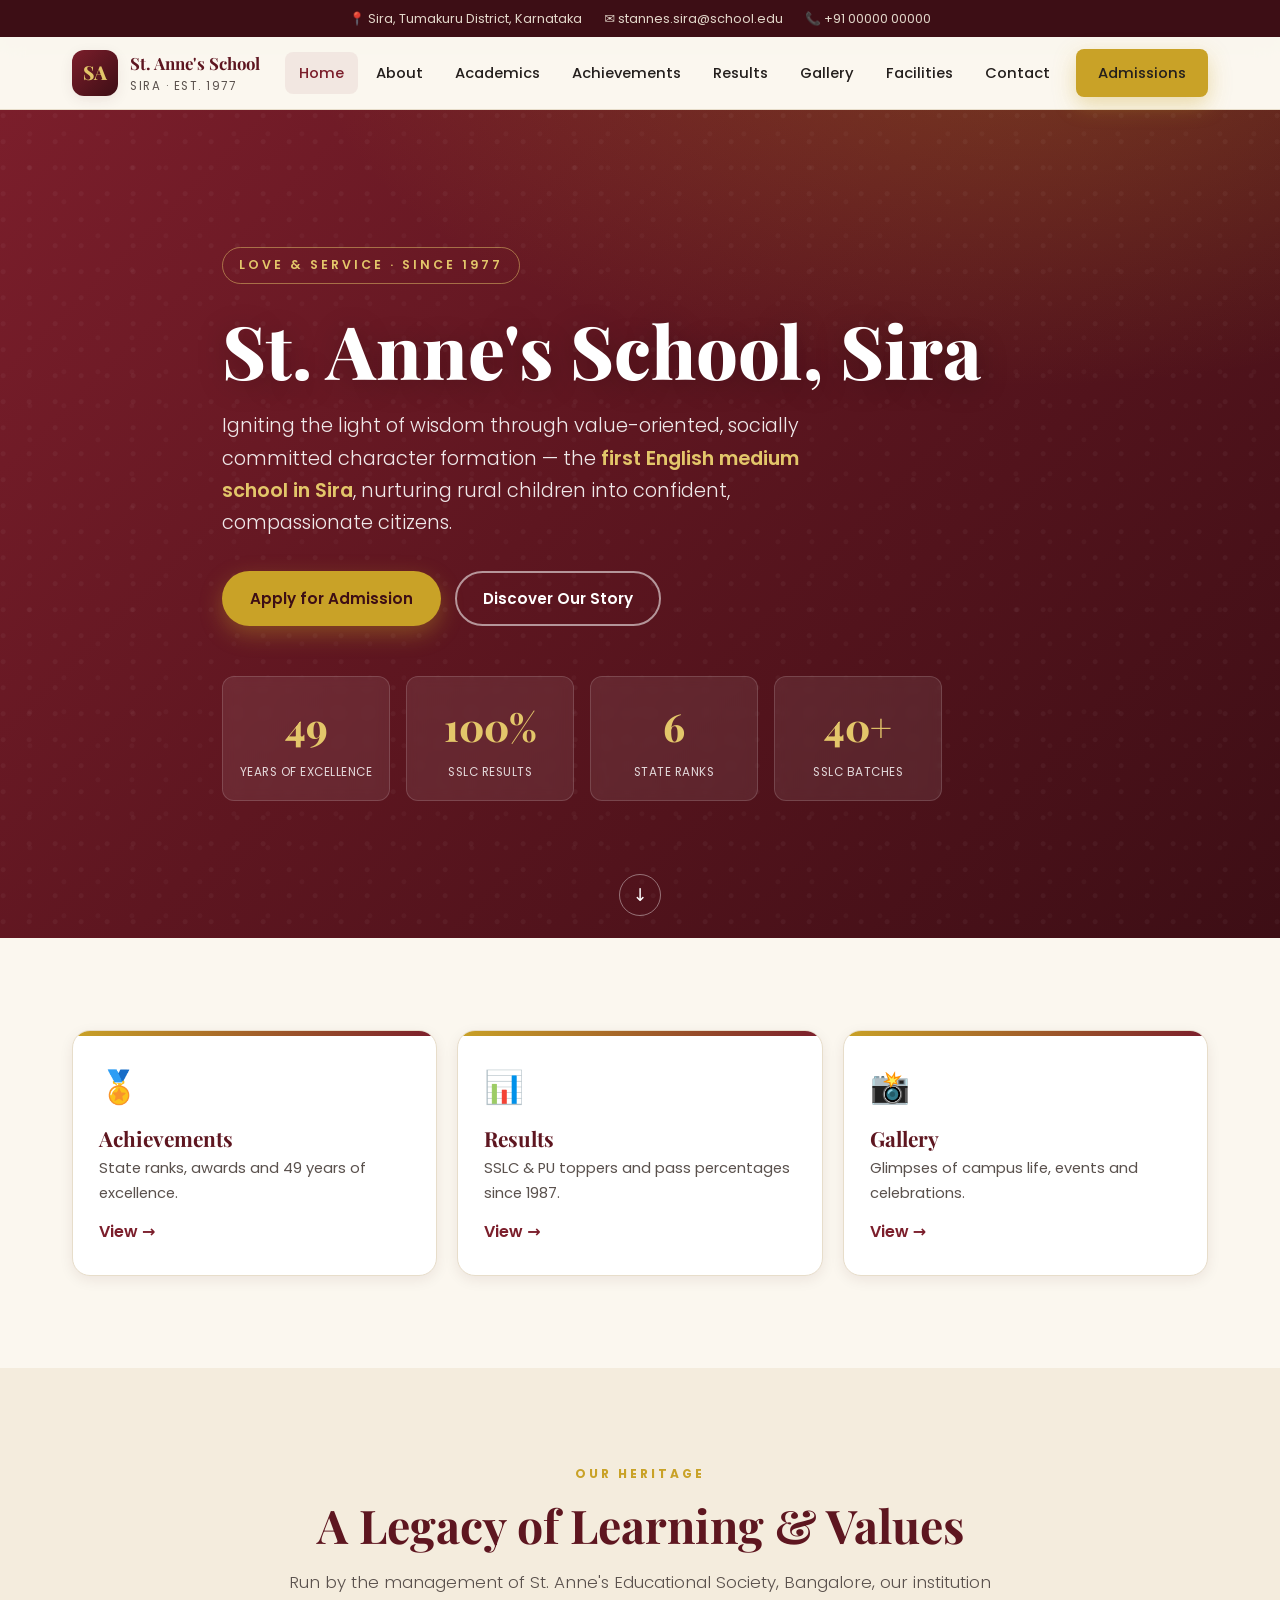
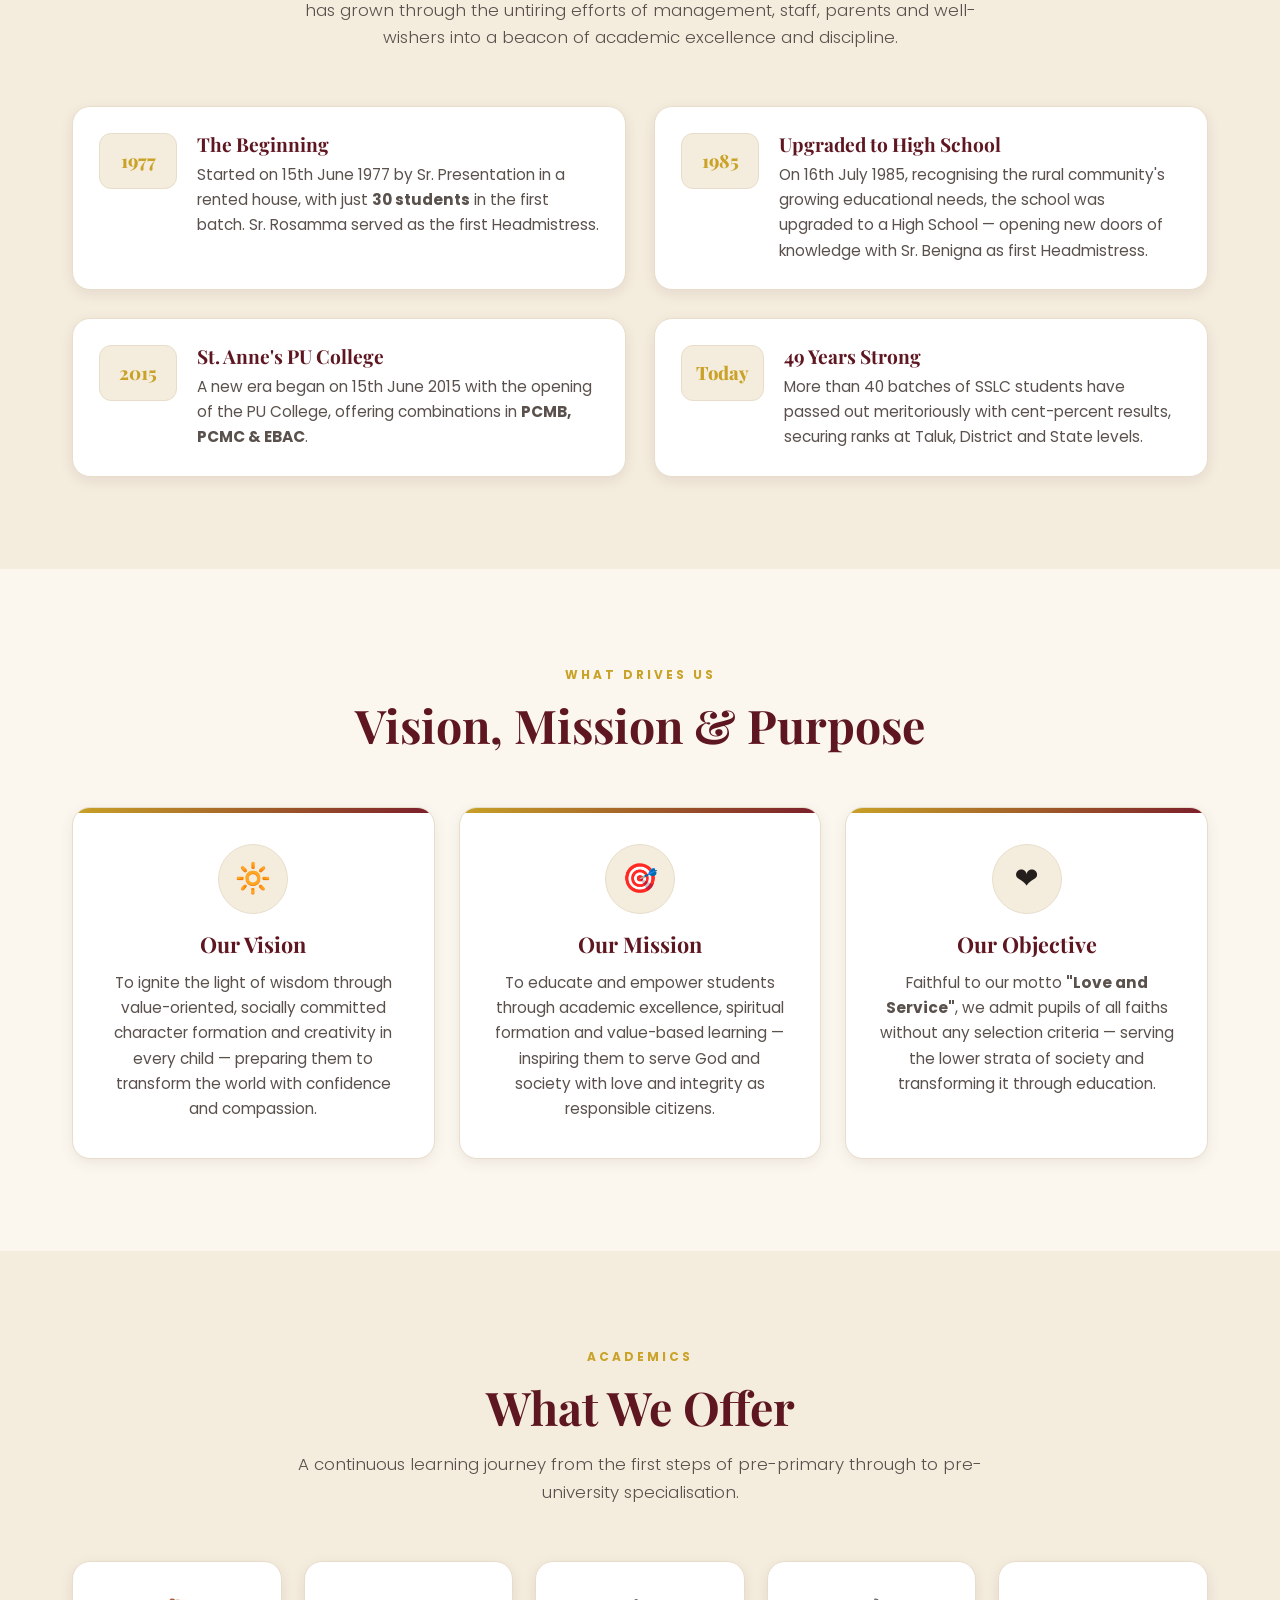
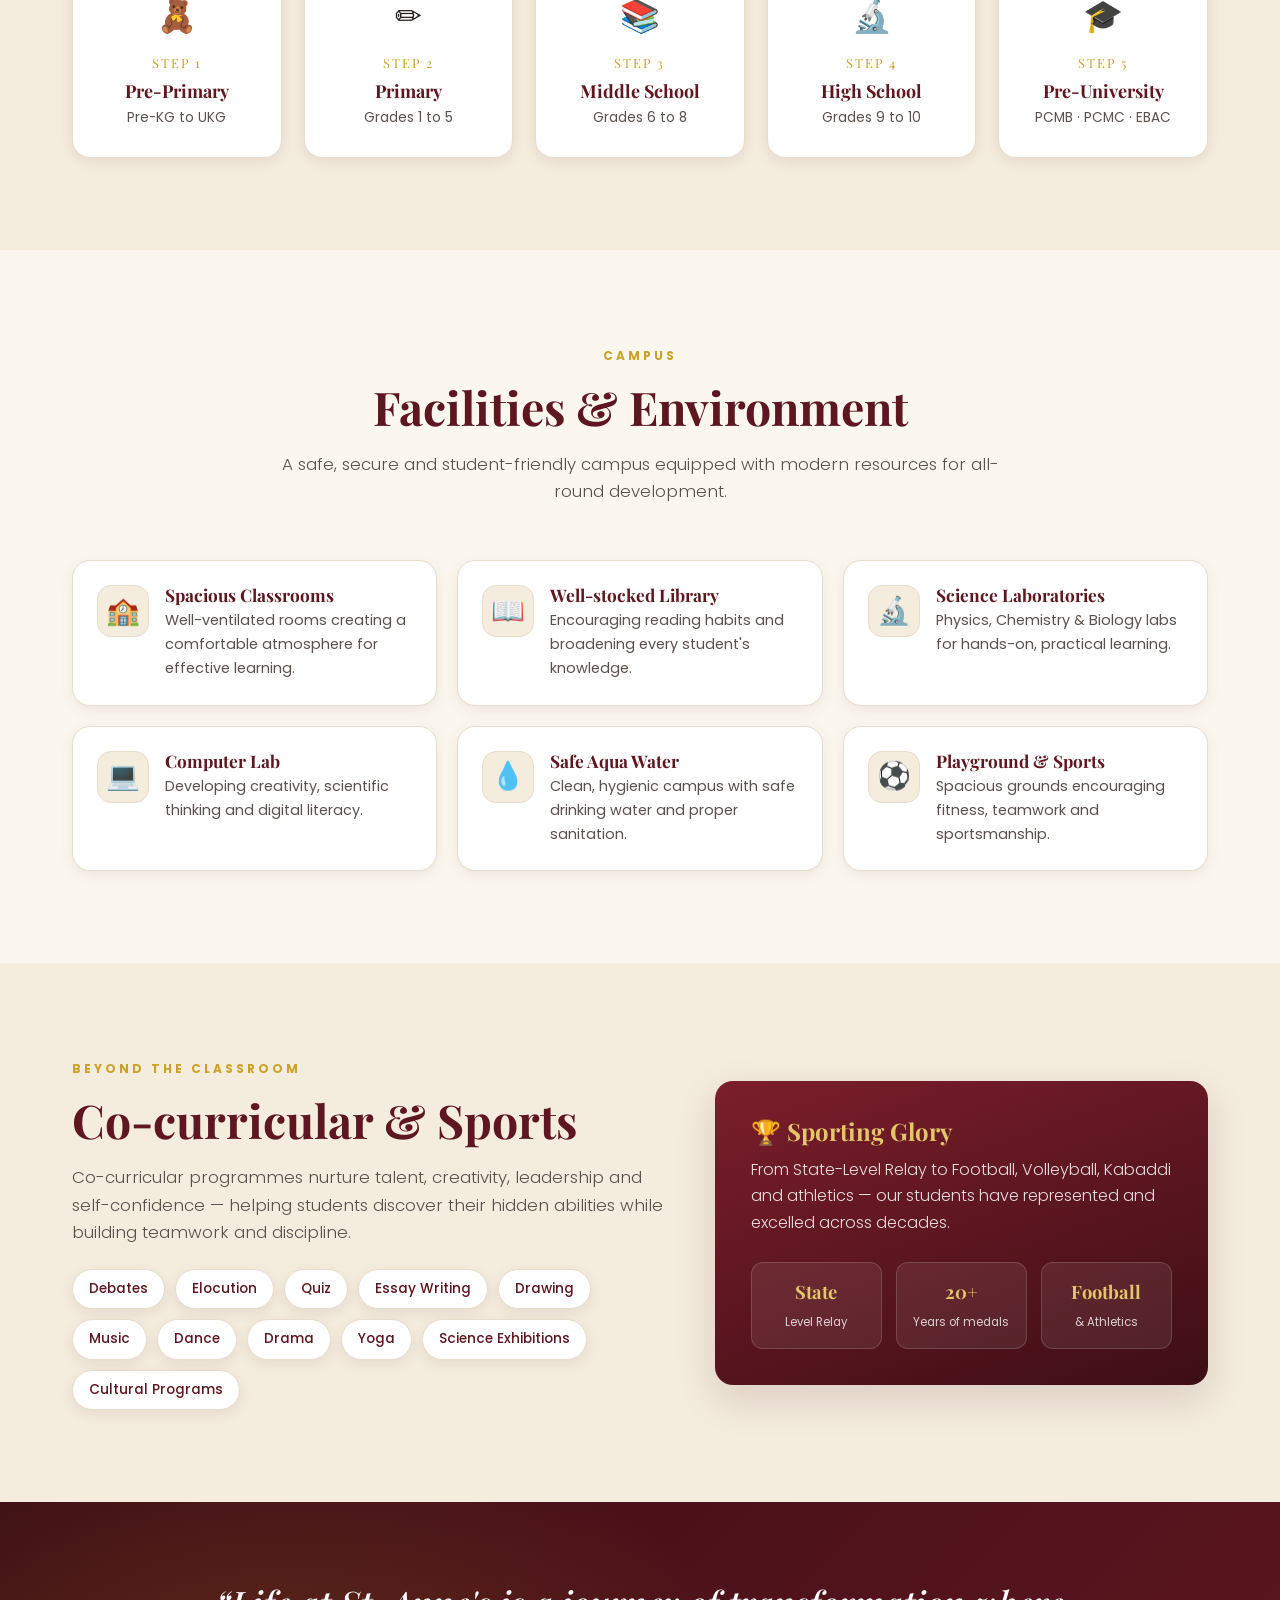
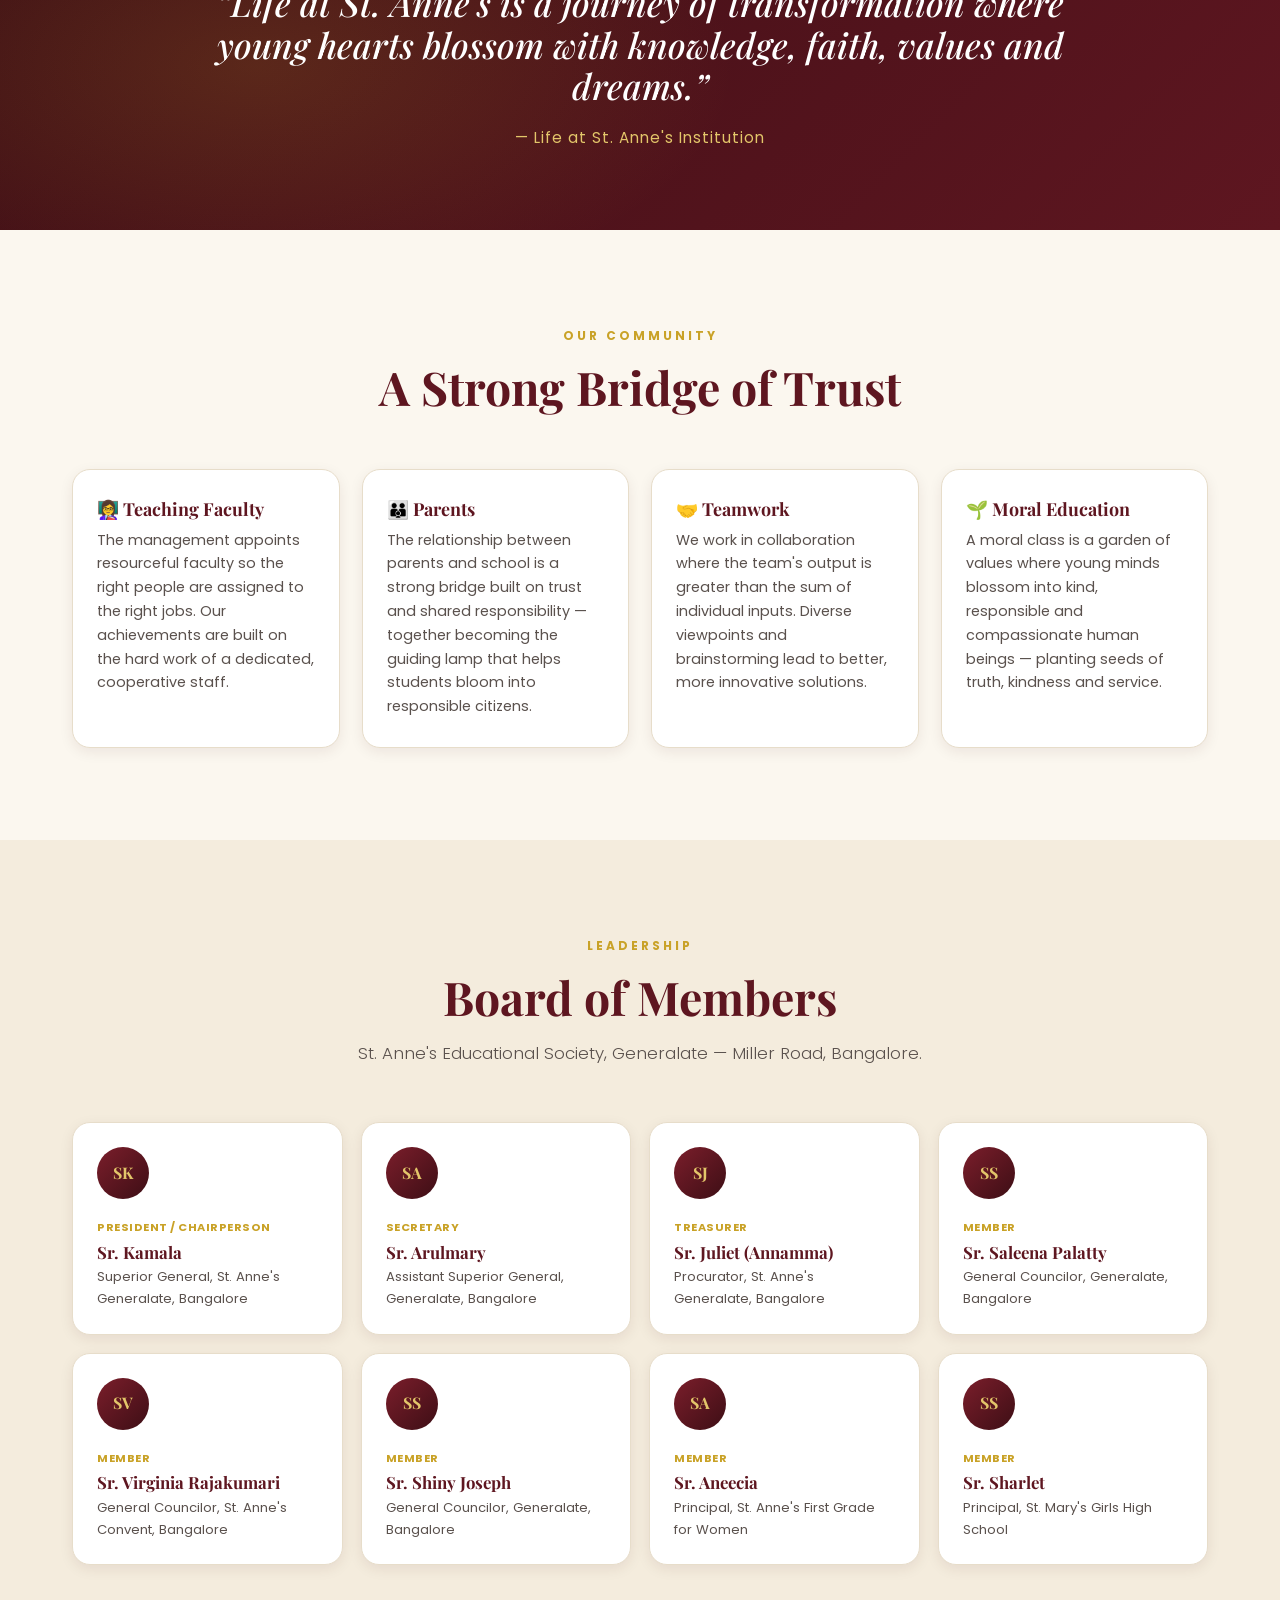
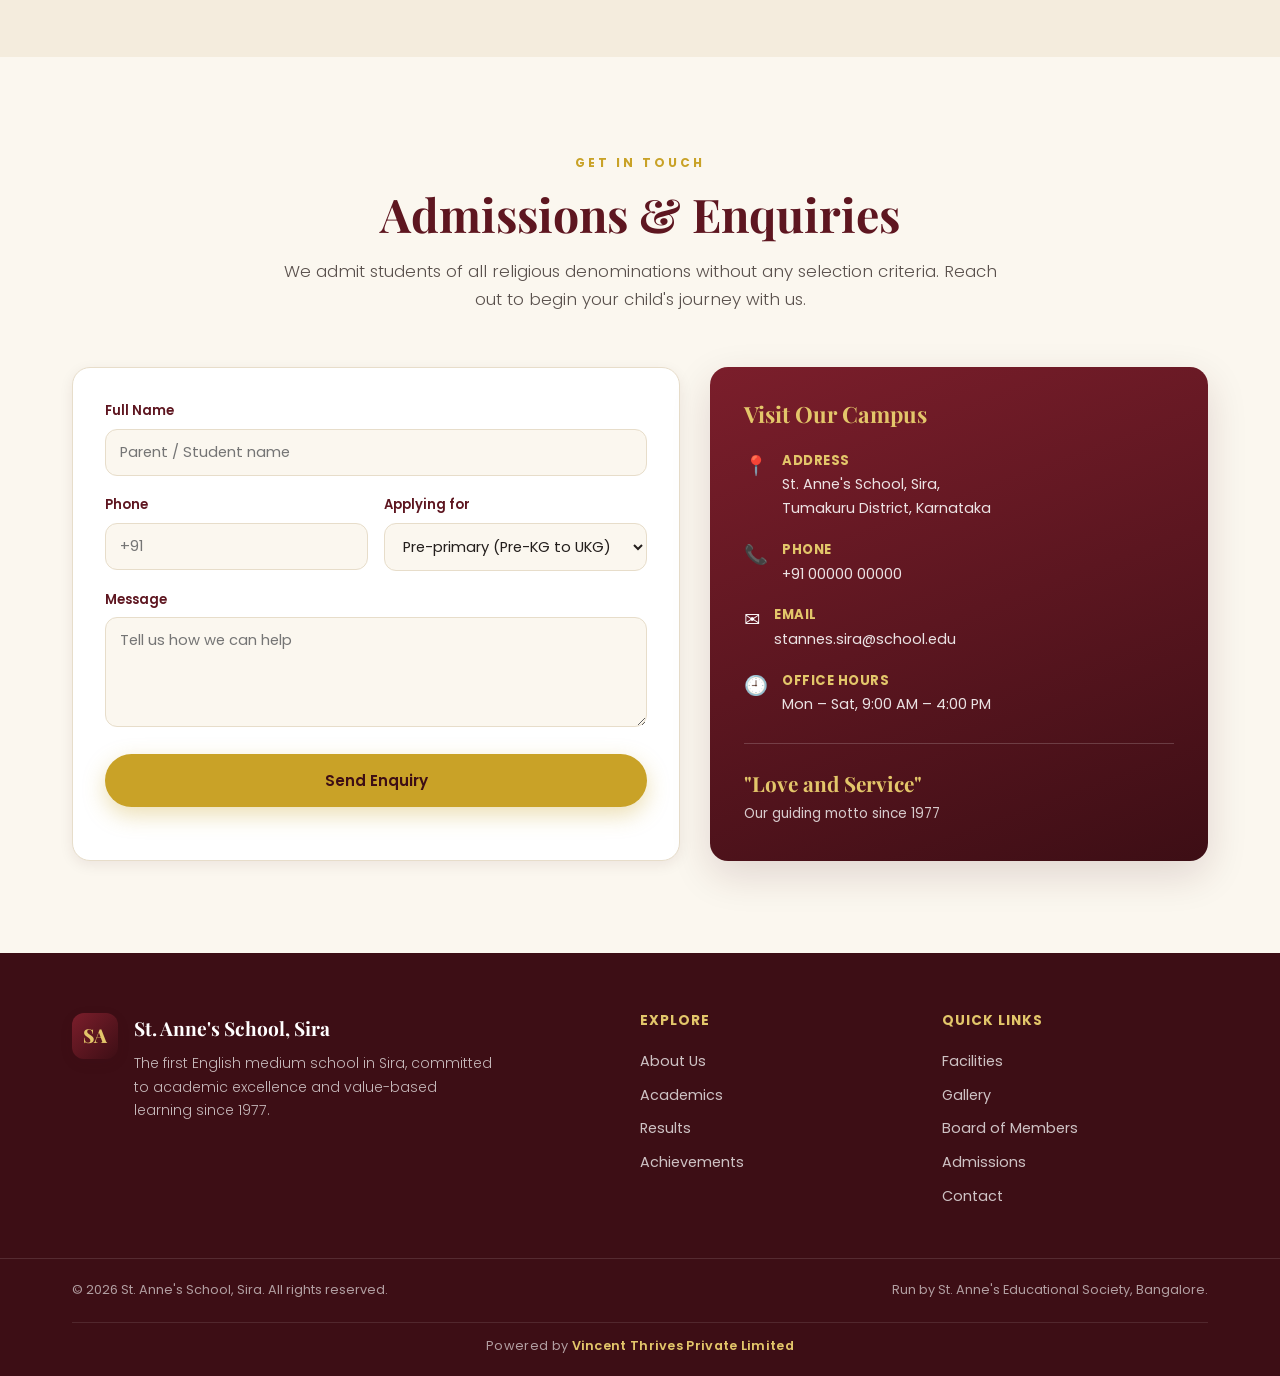
==== commit d25787e9: "Split into multi-page site with shared banner & footer - Moved Achievements, Results and Gallery to " ====
--- a/index.html
+++ b/index.html
@@ -14,44 +14,8 @@
 </head>
 <body>
 
-  <!-- ===== Top announcement bar ===== -->
-  <div class="topbar">
-    <div class="container topbar__inner">
-      <span class="topbar__item">📍 Sira, Tumakuru District, Karnataka</span>
-      <span class="topbar__item topbar__item--hide">✉️ stannes.sira@school.edu</span>
-      <span class="topbar__item">📞 +91 00000 00000</span>
-    </div>
-  </div>
-
-  <!-- ===== Navbar ===== -->
-  <header class="nav" id="nav">
-    <div class="container nav__inner">
-      <a href="#home" class="brand" aria-label="St. Anne's School Home">
-        <span class="brand__mark">SA</span>
-        <span class="brand__text">
-          <strong>St. Anne's School</strong>
-          <small>Sira &middot; Est. 1977</small>
-        </span>
-      </a>
-
-      <nav class="nav__links" id="navLinks">
-        <button class="nav__close" id="navClose" aria-label="Close menu">&times;</button>
-        <a href="#home">Home</a>
-        <a href="#about">About</a>
-        <a href="#offer">Academics</a>
-        <a href="#results">Results</a>
-        <a href="#achievements">Achievements</a>
-        <a href="#facilities">Facilities</a>
-        <a href="#gallery">Gallery</a>
-        <a href="#contact">Contact</a>
-        <a href="#contact" class="btn btn--gold nav__cta">Admissions</a>
-      </nav>
-
-      <button class="nav__toggle" id="navToggle" aria-label="Toggle menu" aria-expanded="false">
-        <span></span><span></span><span></span>
-      </button>
-    </div>
-  </header>
+  <!-- Shared banner (top bar + navbar) injected by layout.js -->
+  <div id="site-header"></div>
 
   <!-- ===== Hero ===== -->
   <section class="hero" id="home">
@@ -91,8 +55,34 @@
     <a href="#about" class="hero__scroll" aria-label="Scroll down">&#x2193;</a>
   </section>
 
+  <!-- ===== Quick links to the dedicated pages ===== -->
+  <section class="section" id="explore">
+    <div class="container">
+      <div class="explore-cards">
+        <a class="ecard reveal" href="achievements.html">
+          <span class="ecard__icon">🏅</span>
+          <h3>Achievements</h3>
+          <p>State ranks, awards and 49 years of excellence.</p>
+          <span class="ecard__go">View →</span>
+        </a>
+        <a class="ecard reveal" href="results.html">
+          <span class="ecard__icon">📊</span>
+          <h3>Results</h3>
+          <p>SSLC &amp; PU toppers and pass percentages since 1987.</p>
+          <span class="ecard__go">View →</span>
+        </a>
+        <a class="ecard reveal" href="gallery.html">
+          <span class="ecard__icon">📸</span>
+          <h3>Gallery</h3>
+          <p>Glimpses of campus life, events and celebrations.</p>
+          <span class="ecard__go">View →</span>
+        </a>
+      </div>
+    </div>
+  </section>
+
   <!-- ===== About / History ===== -->
-  <section class="section" id="about">
+  <section class="section section--tint" id="about">
     <div class="container">
       <div class="section__head reveal">
         <span class="eyebrow">Our Heritage</span>
@@ -144,7 +134,7 @@
   </section>
 
   <!-- ===== Vision / Mission / Objective ===== -->
-  <section class="section section--tint" id="vision">
+  <section class="section" id="vision">
     <div class="container">
       <div class="section__head reveal">
         <span class="eyebrow">What Drives Us</span>
@@ -177,7 +167,7 @@
   </section>
 
   <!-- ===== What We Offer ===== -->
-  <section class="section" id="offer">
+  <section class="section section--tint" id="offer">
     <div class="container">
       <div class="section__head reveal">
         <span class="eyebrow">Academics</span>
@@ -189,68 +179,6 @@
     </div>
   </section>
 
-  <!-- ===== Achievements ===== -->
-  <section class="section section--dark" id="achievements">
-    <div class="container">
-      <div class="section__head reveal">
-        <span class="eyebrow eyebrow--light">Pride of Sira</span>
-        <h2 class="section__title section__title--light">Our Achievements</h2>
-        <p class="section__lead section__lead--light">
-          49 years of excellence, outstanding results and SSLC State Ranks.
-        </p>
-      </div>
-
-      <div class="ranks" id="ranksGrid"><!-- rendered by JS --></div>
-
-      <div class="award reveal">
-        <div class="award__icon">🏅</div>
-        <div>
-          <strong>Young Scientist Award</strong>
-          <span>Sampreeth S R</span>
-        </div>
-        <div class="award__divider"></div>
-        <div class="award__icon">🎓</div>
-        <div>
-          <strong>9 Years</strong>
-          <span>of excellent PU results</span>
-        </div>
-      </div>
-    </div>
-  </section>
-
-  <!-- ===== Results ===== -->
-  <section class="section section--tint" id="results">
-    <div class="container">
-      <div class="section__head reveal">
-        <span class="eyebrow">Track Record</span>
-        <h2 class="section__title">Academic Results &amp; Toppers</h2>
-        <p class="section__lead">Consistent cent-percent results and top scorers since
-        our very inception.</p>
-      </div>
-
-      <div class="tabs reveal" role="tablist">
-        <button class="tab is-active" data-tab="sslc" role="tab">SSLC</button>
-        <button class="tab" data-tab="science" role="tab">PUC — Science</button>
-        <button class="tab" data-tab="commerce" role="tab">PUC — Commerce</button>
-      </div>
-
-      <div class="table-wrap reveal">
-        <table class="rtable">
-          <thead>
-            <tr>
-              <th>Year</th>
-              <th>School %</th>
-              <th>Topper</th>
-              <th class="hide-sm">Total Marks</th>
-              <th>Individual %</th>
-            </tr>
-          </thead>
-          <tbody id="resultsBody"><!-- rendered by JS --></tbody>
-        </table>
-      </div>
-    </div>
-  </section>
-
   <!-- ===== Facilities ===== -->
   <section class="section" id="facilities">
     <div class="container">
@@ -263,36 +191,6 @@
       <div class="fac-grid" id="facGrid"><!-- rendered by JS --></div>
     </div>
   </section>
-
-  <!-- ===== Gallery ===== -->
-  <section class="section section--tint" id="gallery">
-    <div class="container">
-      <div class="section__head reveal">
-        <span class="eyebrow">Moments</span>
-        <h2 class="section__title">Photo Gallery</h2>
-        <p class="section__lead">Glimpses of life, learning and celebration at St. Anne's.
-        Swipe across and tap any photo to view it larger.</p>
-      </div>
-
-      <div class="carousel">
-        <button class="carousel__btn carousel__btn--prev" id="galPrev" aria-label="Previous photos" hidden>&#8249;</button>
-        <div class="carousel__track" id="galleryTrack"><!-- rendered by JS --></div>
-        <button class="carousel__btn carousel__btn--next" id="galNext" aria-label="Next photos">&#8250;</button>
-      </div>
-      <div class="carousel__progress"><span class="carousel__bar" id="galBar"></span></div>
-    </div>
-  </section>
-
-  <!-- ===== Lightbox ===== -->
-  <div class="lightbox" id="lightbox" aria-hidden="true" role="dialog" aria-label="Photo viewer">
-    <button class="lightbox__close" id="lightboxClose" aria-label="Close">&times;</button>
-    <button class="lightbox__nav lightbox__prev" id="lightboxPrev" aria-label="Previous photo">&#8249;</button>
-    <figure class="lightbox__figure">
-      <img class="lightbox__img" id="lightboxImg" src="" alt="" />
-      <figcaption class="lightbox__cap" id="lightboxCap"></figcaption>
-    </figure>
-    <button class="lightbox__nav lightbox__next" id="lightboxNext" aria-label="Next photo">&#8250;</button>
-  </div>
 
   <!-- ===== Co-curricular & Sports ===== -->
   <section class="section section--tint" id="cocurricular">
@@ -440,44 +338,10 @@
     </div>
   </section>
 
-  <!-- ===== Footer ===== -->
-  <footer class="footer">
-    <div class="container footer__inner">
-      <div class="footer__brand">
-        <span class="brand__mark">SA</span>
-        <div>
-          <strong>St. Anne's School, Sira</strong>
-          <p>The first English medium school in Sira, committed to academic excellence
-          and value-based learning since 1977.</p>
-        </div>
-      </div>
-      <div class="footer__links">
-        <h4>Explore</h4>
-        <a href="#about">About Us</a>
-        <a href="#offer">Academics</a>
-        <a href="#results">Results</a>
-        <a href="#achievements">Achievements</a>
-      </div>
-      <div class="footer__links">
-        <h4>Quick Links</h4>
-        <a href="#facilities">Facilities</a>
-        <a href="#gallery">Gallery</a>
-        <a href="#board">Board of Members</a>
-        <a href="#contact">Admissions</a>
-        <a href="#contact">Contact</a>
-      </div>
-    </div>
-    <div class="footer__bar">
-      <div class="container">
-        <span>&copy; <span id="year"></span> St. Anne's School, Sira. All rights reserved.</span>
-        <span>Run by St. Anne's Educational Society, Bangalore.</span>
-        <span class="footer__powered">Powered by <strong>Vincent Thrives Private Limited</strong></span>
-      </div>
-    </div>
-  </footer>
-
-  <a href="#home" class="to-top" id="toTop" aria-label="Back to top">&#x2191;</a>
-
+  <!-- Shared footer injected by layout.js -->
+  <div id="site-footer"></div>
+
+  <script src="layout.js"></script>
   <script src="script.js"></script>
 </body>
 </html>
--- a/styles.css
+++ b/styles.css
@@ -436,6 +436,37 @@
   .lightbox__prev { left: 22px; }
   .lightbox__next { right: 22px; }
 }
+
+/* ---------- Page banner (sub-pages) ---------- */
+.page-banner {
+  position: relative; color: #fff; text-align: center; padding: 58px 0 50px; overflow: hidden;
+  background:
+    radial-gradient(900px 400px at 85% -20%, rgba(201,162,39,0.22), transparent 60%),
+    linear-gradient(135deg, var(--maroon) 0%, var(--maroon-dark) 50%, var(--maroon-deep) 100%);
+}
+.page-banner .eyebrow { margin-bottom: 10px; }
+.page-banner h1 { font-size: clamp(1.9rem, 5vw, 3rem); font-weight: 800; }
+.page-banner p { max-width: 640px; margin: 14px auto 0; color: rgba(255,255,255,0.85); font-weight: 300; }
+.crumb { font-size: 0.82rem; color: rgba(255,255,255,0.7); margin-bottom: 18px; letter-spacing: 0.3px; }
+.crumb a { color: var(--gold-light); }
+.crumb a:hover { text-decoration: underline; }
+.crumb span { margin: 0 8px; opacity: 0.6; }
+
+/* ---------- Explore cards (home) ---------- */
+.explore-cards { display: grid; gap: 20px; grid-template-columns: 1fr; }
+@media (min-width: 720px) { .explore-cards { grid-template-columns: repeat(3, 1fr); } }
+.ecard {
+  display: block; background: var(--white); border: 1px solid var(--line); border-radius: var(--radius);
+  padding: 30px 26px; box-shadow: var(--shadow-sm); position: relative; overflow: hidden;
+  transition: transform 0.3s var(--ease), box-shadow 0.3s, border-color 0.3s;
+}
+.ecard::before { content: ""; position: absolute; inset: 0 0 auto; height: 5px; background: linear-gradient(90deg, var(--gold), var(--maroon)); }
+.ecard:hover { transform: translateY(-8px); box-shadow: var(--shadow-md); border-color: var(--gold); }
+.ecard__icon { font-size: 2rem; }
+.ecard h3 { font-size: 1.3rem; color: var(--maroon-dark); margin: 12px 0 6px; }
+.ecard p { font-size: 0.92rem; color: var(--ink-soft); }
+.ecard__go { display: inline-block; margin-top: 14px; font-weight: 600; color: var(--maroon); transition: transform 0.2s var(--ease); }
+.ecard:hover .ecard__go { transform: translateX(5px); }
 
 /* ---------- Footer ---------- */
 .footer { background: var(--maroon-deep); color: rgba(255,255,255,0.85); padding: 60px 0 0; }
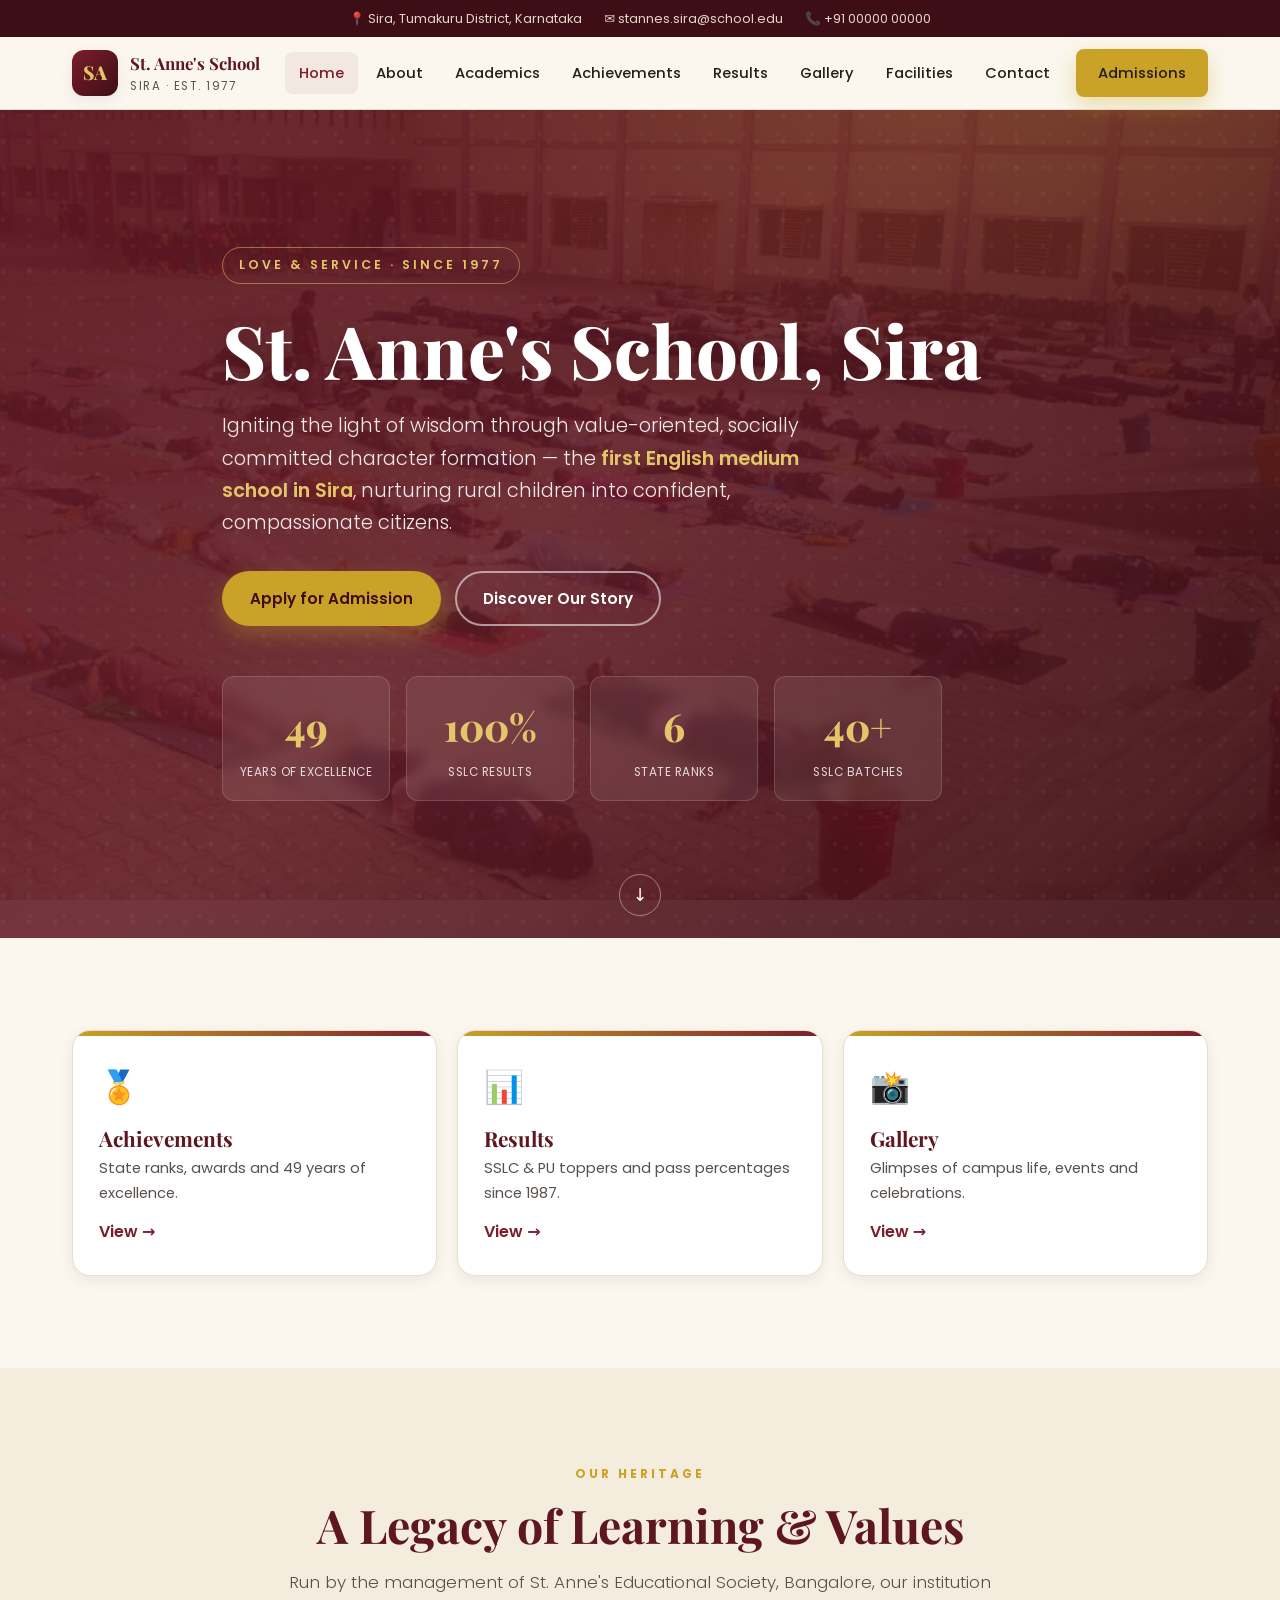
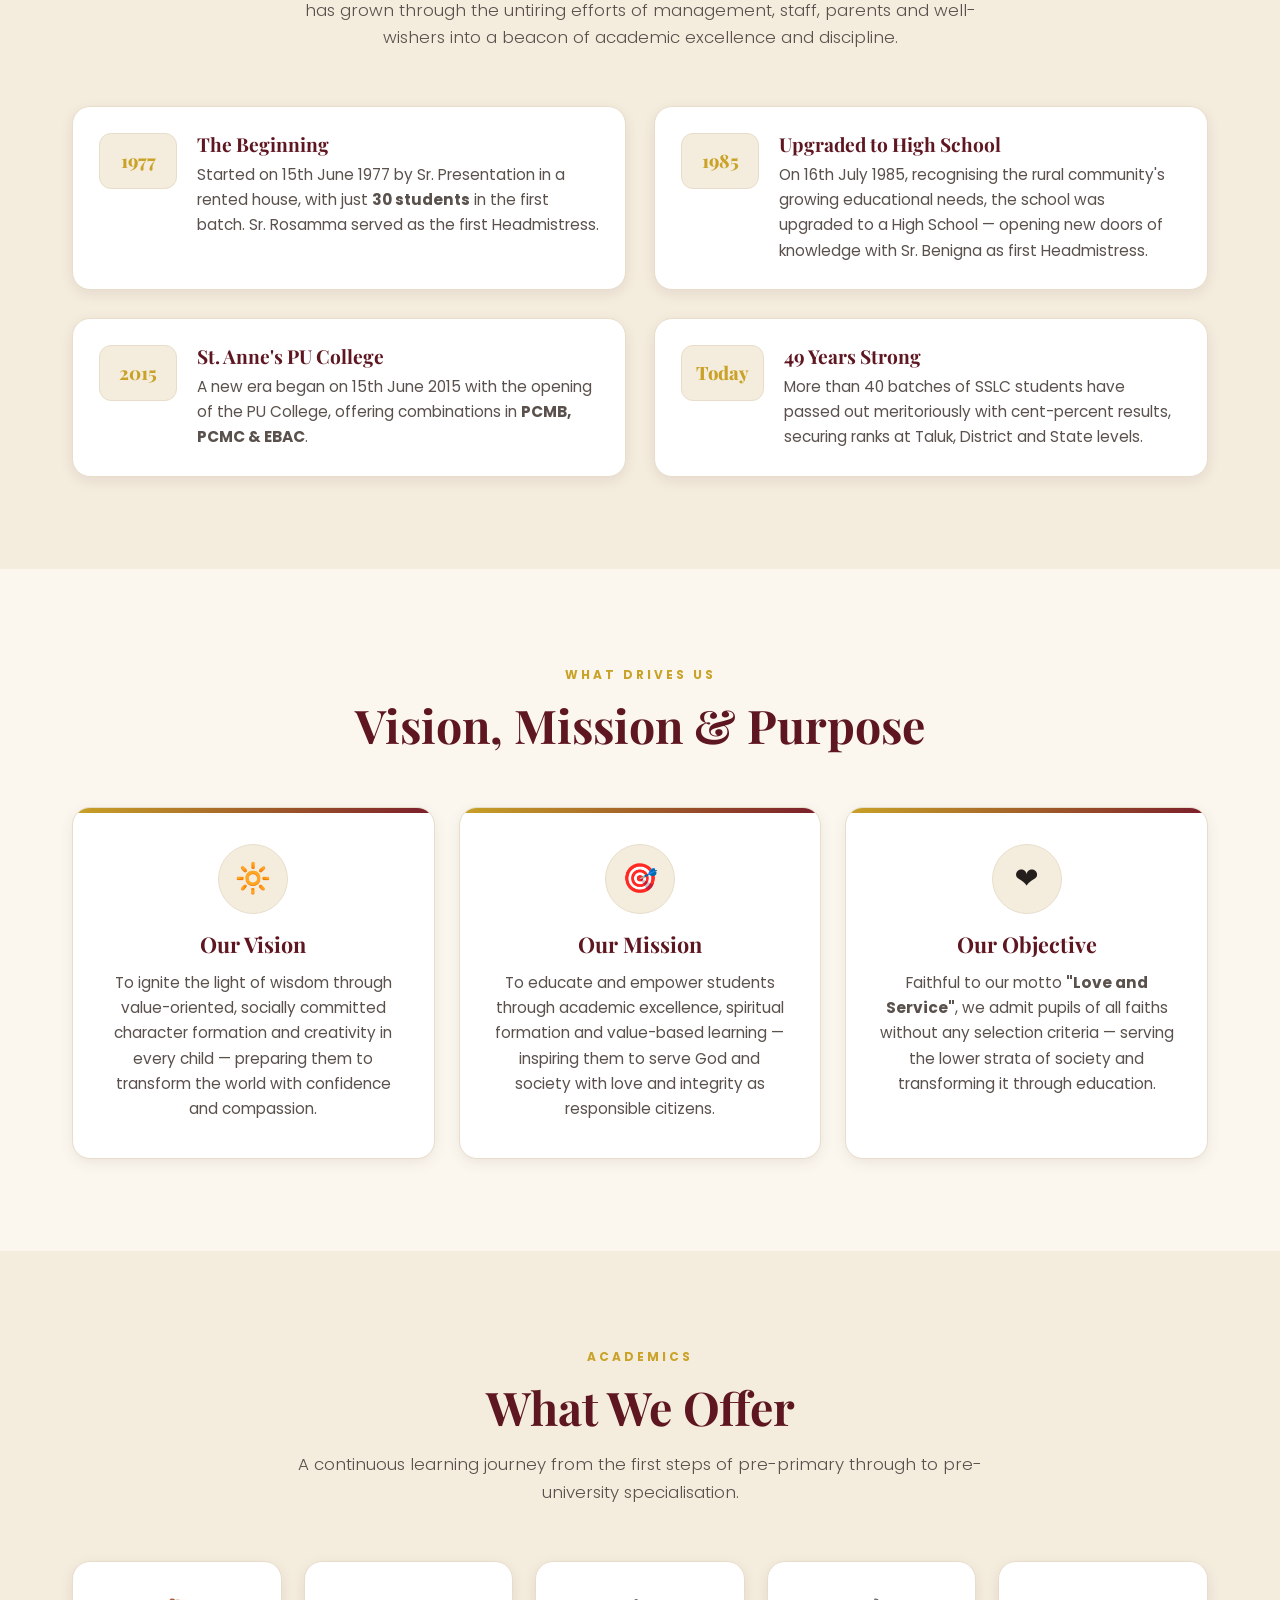
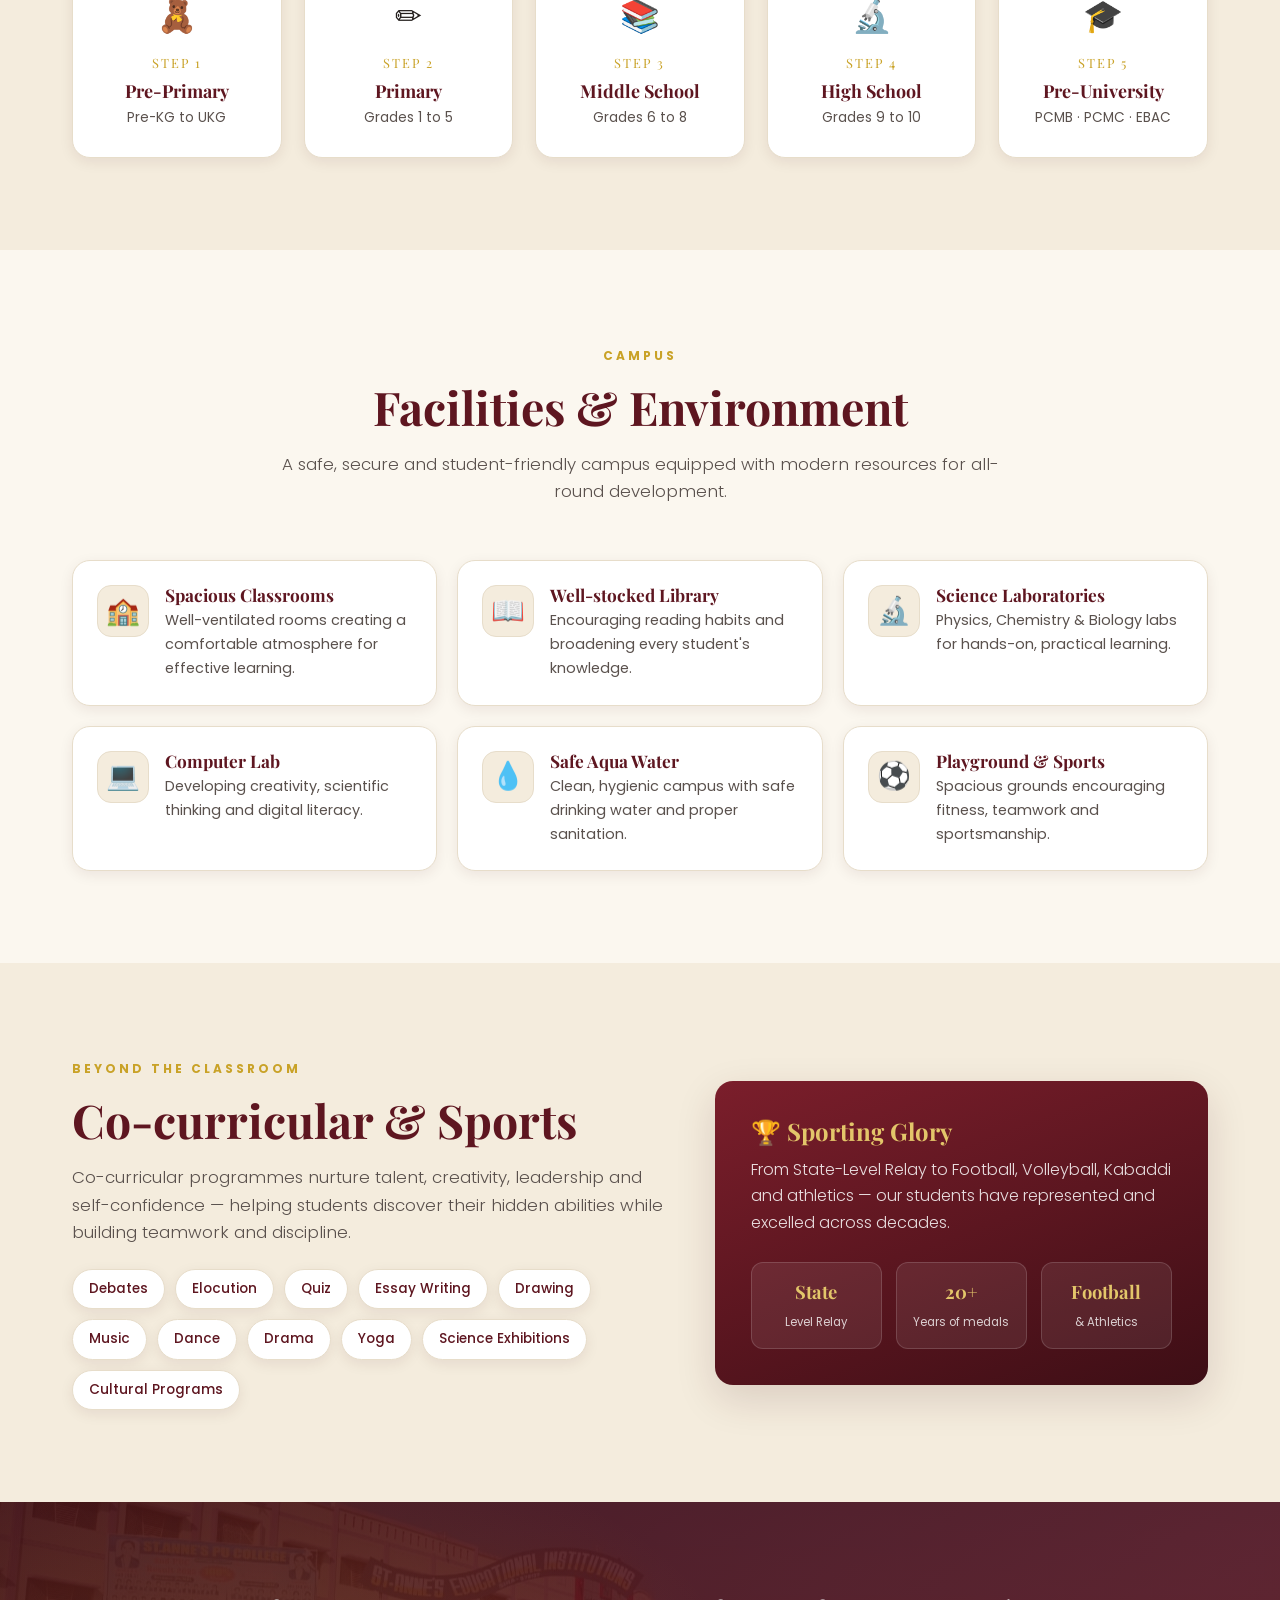
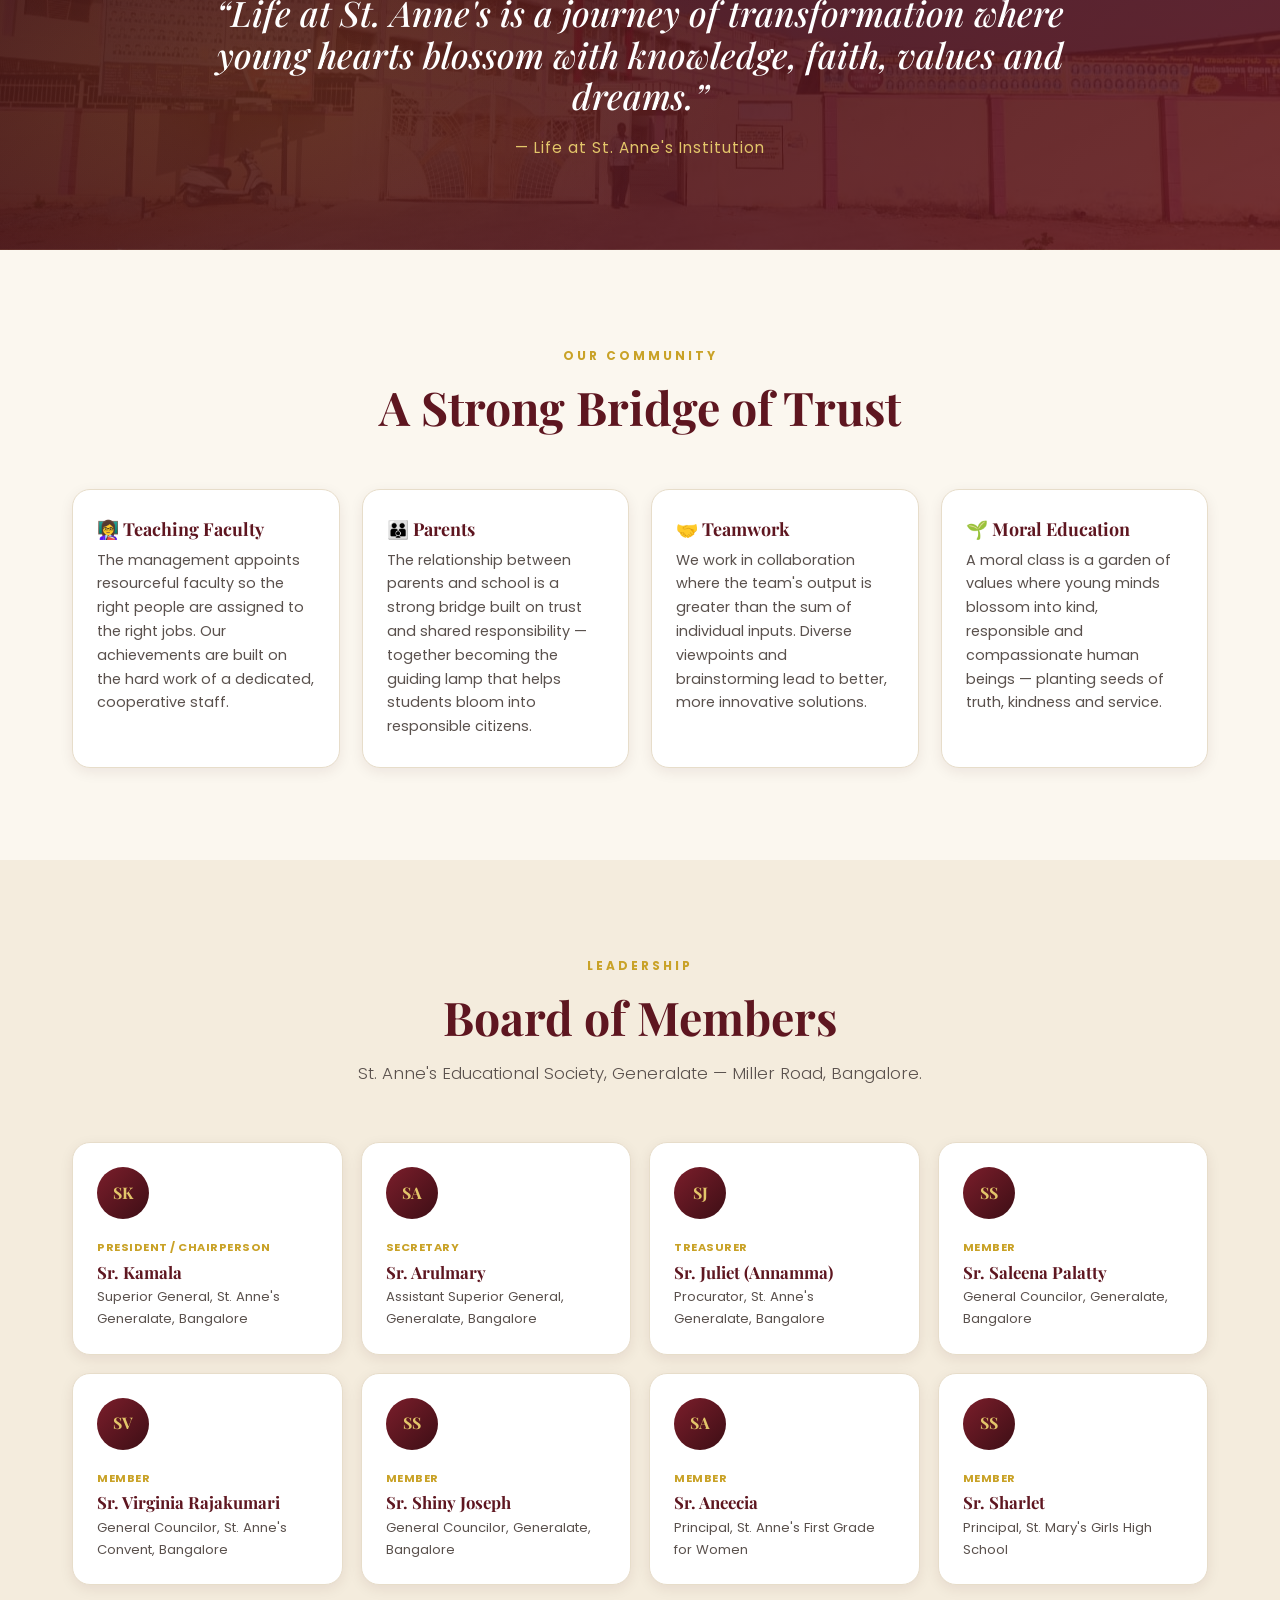
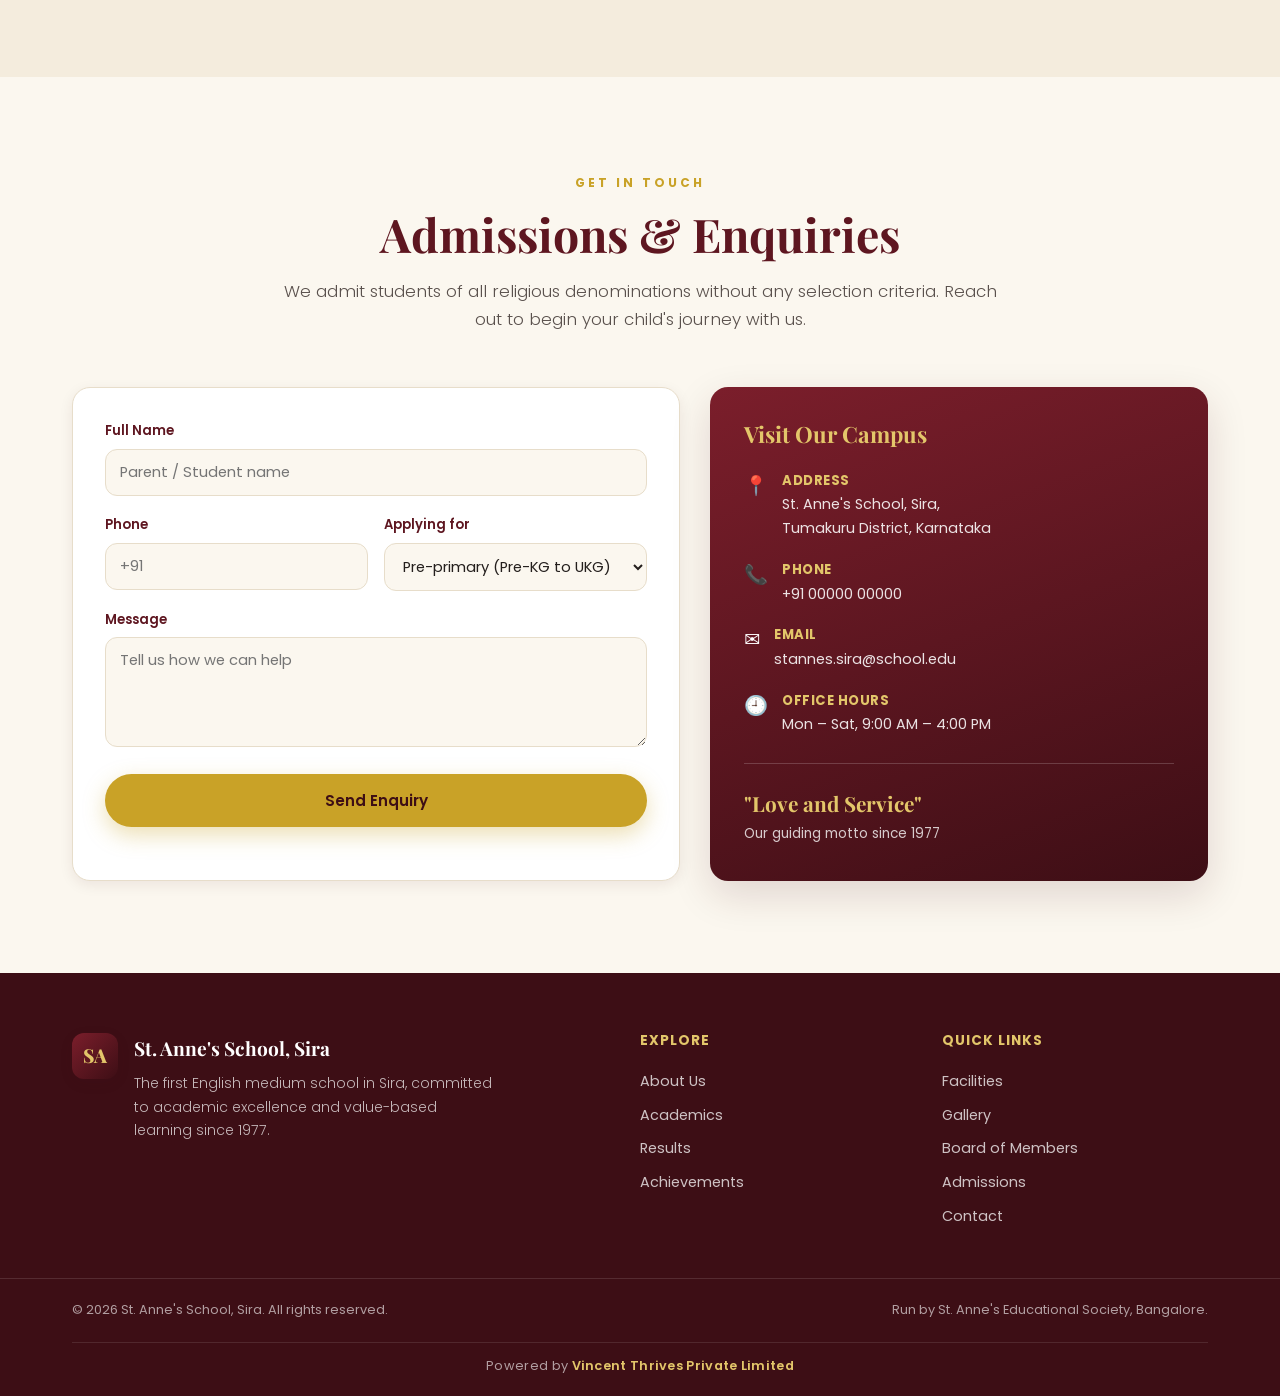
==== commit 9dc05451: "Polish: school photo backgrounds, favicon, social meta - Hero now layers a campus photo (gallery-2) " ====
--- a/index.html
+++ b/index.html
@@ -6,6 +6,13 @@
   <meta name="description" content="St. Anne's School, Sira — 49 years of academic excellence, value-based learning and holistic education. The first English medium school in Sira. Love and Service." />
   <meta name="theme-color" content="#7B1E2B" />
   <title>St. Anne's School, Sira | Love and Service Since 1977</title>
+
+  <link rel="icon" href="images/favicon.svg" type="image/svg+xml" />
+  <meta property="og:type" content="website" />
+  <meta property="og:title" content="St. Anne's School, Sira" />
+  <meta property="og:description" content="49 years of academic excellence and value-based learning — the first English medium school in Sira." />
+  <meta property="og:image" content="images/gallery-2.jpg" />
+  <meta name="twitter:card" content="summary_large_image" />
 
   <link rel="preconnect" href="https://fonts.googleapis.com" />
   <link rel="preconnect" href="https://fonts.gstatic.com" crossorigin />
--- a/styles.css
+++ b/styles.css
@@ -100,10 +100,15 @@
 .hero {
   position: relative; min-height: 92vh; display: flex; align-items: center;
   color: var(--white); overflow: hidden;
-  background:
-    radial-gradient(1200px 600px at 80% -10%, rgba(201, 162, 39, 0.25), transparent 60%),
-    linear-gradient(135deg, var(--maroon) 0%, var(--maroon-dark) 45%, var(--maroon-deep) 100%);
-}
+  background-image:
+    radial-gradient(1200px 600px at 80% -10%, rgba(201, 162, 39, 0.22), transparent 60%),
+    linear-gradient(135deg, rgba(94, 22, 32, 0.93) 0%, rgba(94, 22, 32, 0.86) 45%, rgba(61, 14, 21, 0.92) 100%),
+    url("images/gallery-2.jpg");
+  background-size: cover;
+  background-position: center;
+  background-repeat: no-repeat;
+}
+@media (min-width: 992px) { .hero { background-attachment: scroll, scroll, fixed; } }
 .hero__overlay {
   position: absolute; inset: 0;
   background-image:
@@ -297,10 +302,13 @@
 
 /* ---------- Quote band ---------- */
 .quote-band {
-  background:
-    radial-gradient(800px 400px at 20% 50%, rgba(201,162,39,0.16), transparent 60%),
-    linear-gradient(135deg, var(--maroon-deep), var(--maroon-dark));
-  color: var(--white); padding: 80px 0; text-align: center;
+  position: relative;
+  background-image:
+    radial-gradient(800px 400px at 20% 50%, rgba(201,162,39,0.14), transparent 60%),
+    linear-gradient(135deg, rgba(61,14,21,0.92), rgba(94,22,32,0.86)),
+    url("images/gallery-4.jpg");
+  background-size: cover; background-position: center; background-repeat: no-repeat;
+  color: var(--white); padding: 90px 0; text-align: center;
 }
 .quote-band blockquote { font-size: clamp(1.4rem, 3.4vw, 2.2rem); font-weight: 500; max-width: 920px; margin: 0 auto; font-style: italic; }
 .quote-band cite { display: block; margin-top: 18px; color: var(--gold-light); font-style: normal; letter-spacing: 1px; font-size: 0.95rem; }
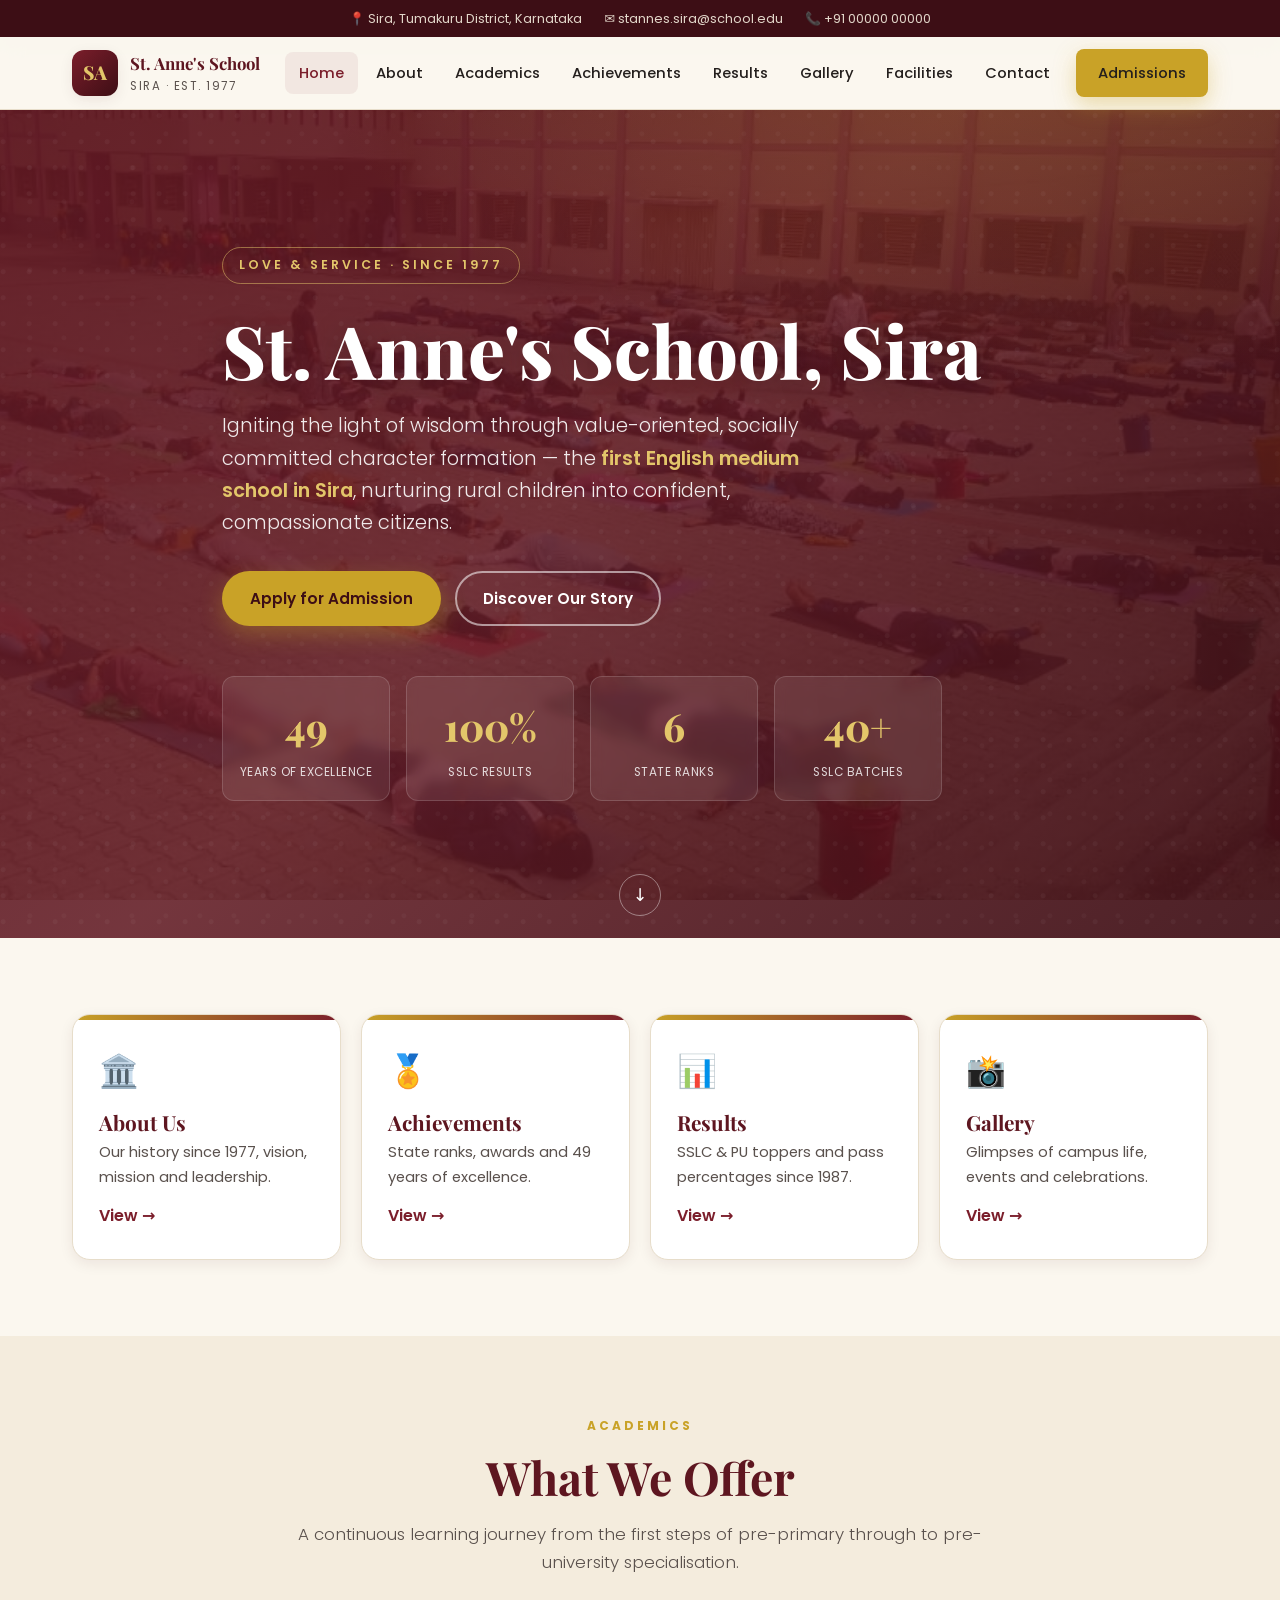
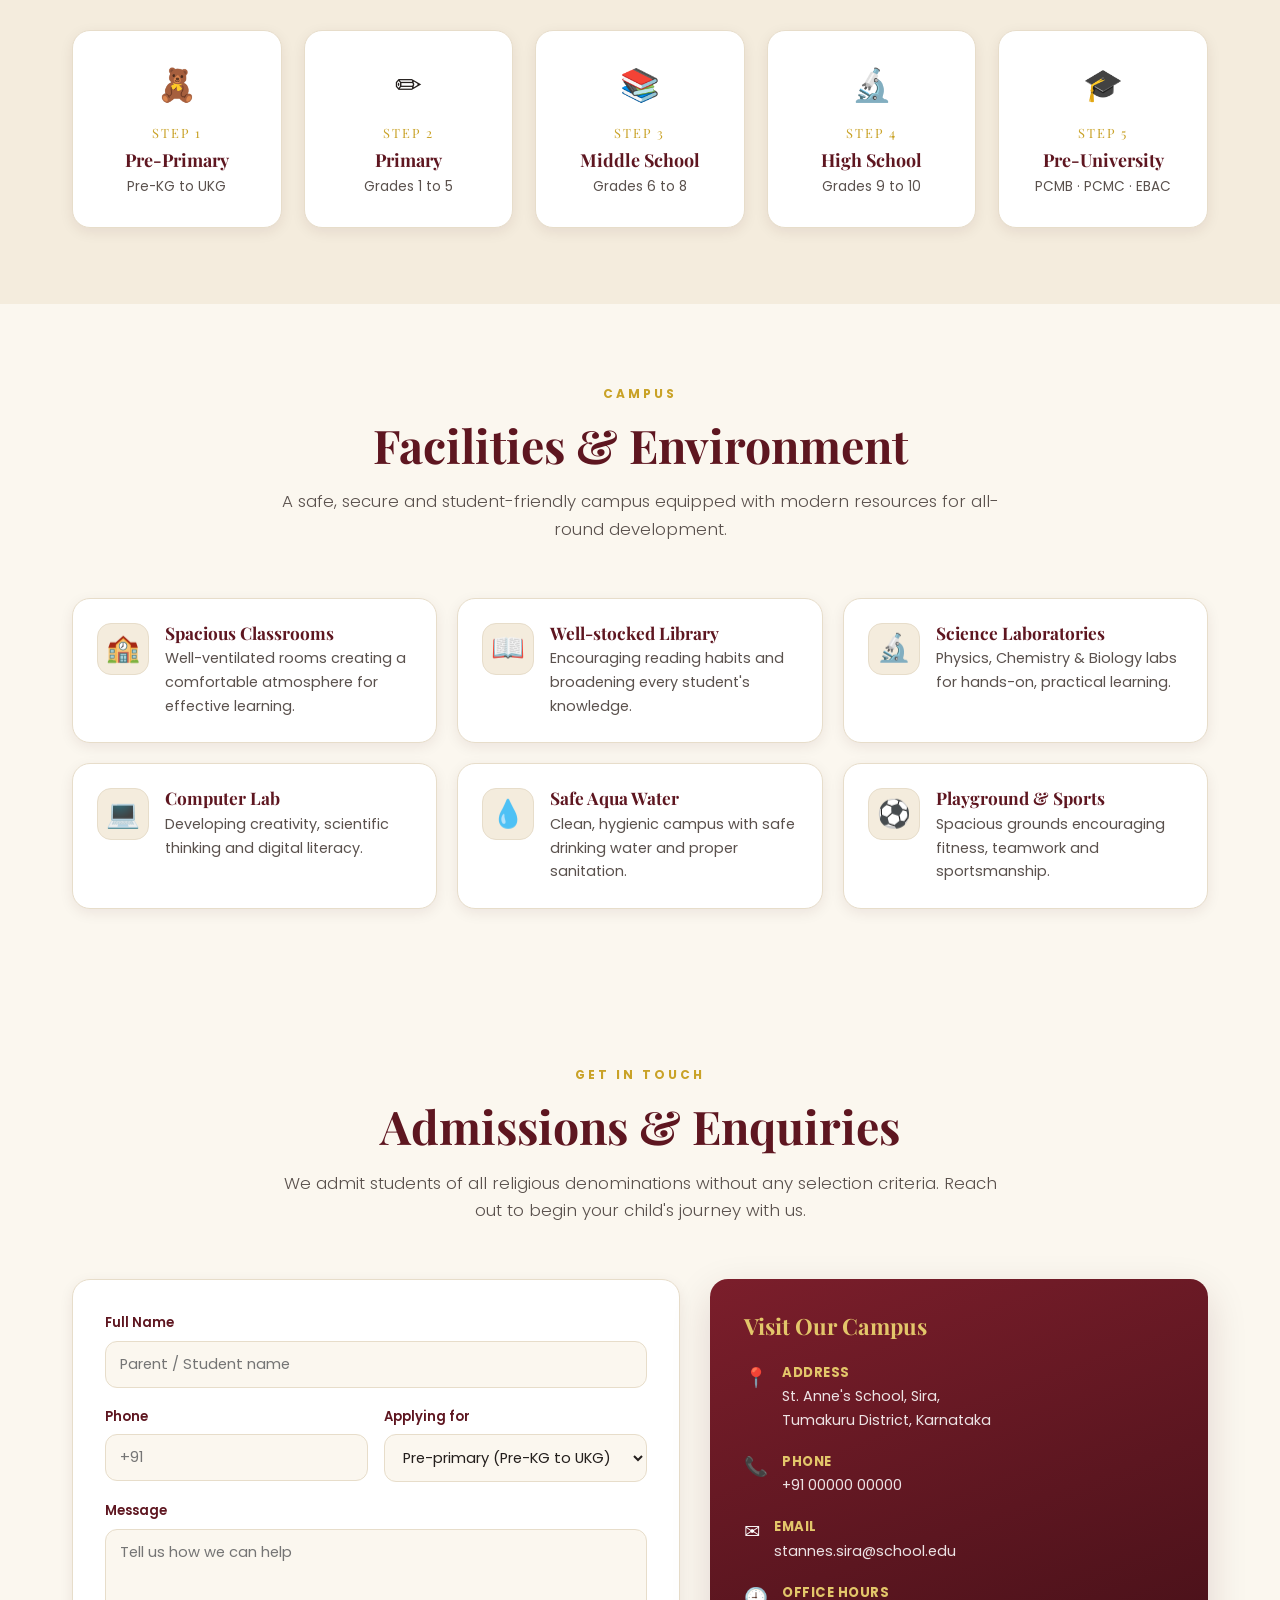
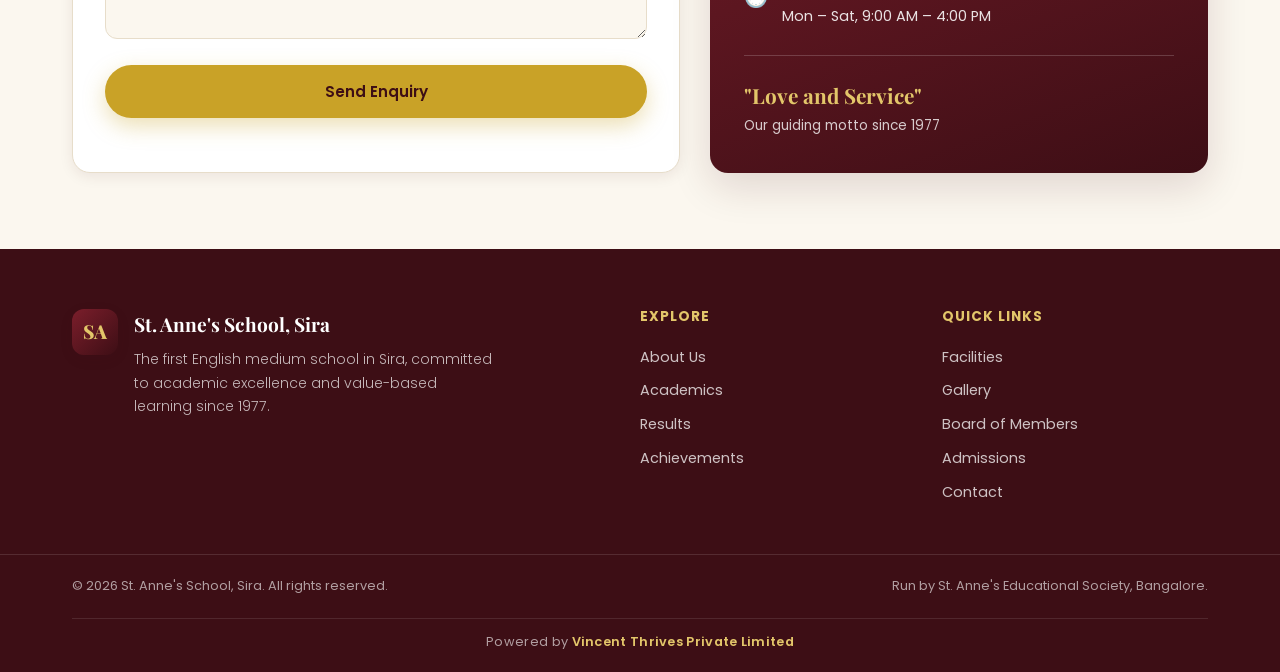
==== commit 5caf05af: "Shorten home into a concise landing; add dedicated About page - New about.html holds History, Vision" ====
--- a/index.html
+++ b/index.html
@@ -37,7 +37,7 @@
       </p>
       <div class="hero__cta reveal">
         <a href="#contact" class="btn btn--gold">Apply for Admission</a>
-        <a href="#about" class="btn btn--ghost">Discover Our Story</a>
+        <a href="about.html" class="btn btn--ghost">Discover Our Story</a>
       </div>
 
       <div class="hero__stats reveal" id="heroStats">
@@ -59,13 +59,19 @@
         </div>
       </div>
     </div>
-    <a href="#about" class="hero__scroll" aria-label="Scroll down">&#x2193;</a>
+    <a href="#explore" class="hero__scroll" aria-label="Scroll down">&#x2193;</a>
   </section>
 
   <!-- ===== Quick links to the dedicated pages ===== -->
   <section class="section" id="explore">
     <div class="container">
       <div class="explore-cards">
+        <a class="ecard reveal" href="about.html">
+          <span class="ecard__icon">🏛️</span>
+          <h3>About Us</h3>
+          <p>Our history since 1977, vision, mission and leadership.</p>
+          <span class="ecard__go">View →</span>
+        </a>
         <a class="ecard reveal" href="achievements.html">
           <span class="ecard__icon">🏅</span>
           <h3>Achievements</h3>
@@ -84,91 +90,6 @@
           <p>Glimpses of campus life, events and celebrations.</p>
           <span class="ecard__go">View →</span>
         </a>
-      </div>
-    </div>
-  </section>
-
-  <!-- ===== About / History ===== -->
-  <section class="section section--tint" id="about">
-    <div class="container">
-      <div class="section__head reveal">
-        <span class="eyebrow">Our Heritage</span>
-        <h2 class="section__title">A Legacy of Learning &amp; Values</h2>
-        <p class="section__lead">
-          Run by the management of St. Anne's Educational Society, Bangalore, our
-          institution has grown through the untiring efforts of management, staff,
-          parents and well-wishers into a beacon of academic excellence and discipline.
-        </p>
-      </div>
-
-      <div class="timeline">
-        <div class="tl reveal">
-          <div class="tl__year">1977</div>
-          <div class="tl__body">
-            <h3>The Beginning</h3>
-            <p>Started on 15th June 1977 by Sr. Presentation in a rented house, with
-            just <strong>30 students</strong> in the first batch. Sr. Rosamma served as the
-            first Headmistress.</p>
-          </div>
-        </div>
-        <div class="tl reveal">
-          <div class="tl__year">1985</div>
-          <div class="tl__body">
-            <h3>Upgraded to High School</h3>
-            <p>On 16th July 1985, recognising the rural community's growing educational
-            needs, the school was upgraded to a High School — opening new doors of
-            knowledge with Sr. Benigna as first Headmistress.</p>
-          </div>
-        </div>
-        <div class="tl reveal">
-          <div class="tl__year">2015</div>
-          <div class="tl__body">
-            <h3>St. Anne's PU College</h3>
-            <p>A new era began on 15th June 2015 with the opening of the PU College,
-            offering combinations in <strong>PCMB, PCMC &amp; EBAC</strong>.</p>
-          </div>
-        </div>
-        <div class="tl reveal">
-          <div class="tl__year">Today</div>
-          <div class="tl__body">
-            <h3>49 Years Strong</h3>
-            <p>More than 40 batches of SSLC students have passed out meritoriously with
-            cent-percent results, securing ranks at Taluk, District and State levels.</p>
-          </div>
-        </div>
-      </div>
-    </div>
-  </section>
-
-  <!-- ===== Vision / Mission / Objective ===== -->
-  <section class="section" id="vision">
-    <div class="container">
-      <div class="section__head reveal">
-        <span class="eyebrow">What Drives Us</span>
-        <h2 class="section__title">Vision, Mission &amp; Purpose</h2>
-      </div>
-      <div class="vm-grid">
-        <article class="vm reveal">
-          <div class="vm__icon">🔆</div>
-          <h3>Our Vision</h3>
-          <p>To ignite the light of wisdom through value-oriented, socially committed
-          character formation and creativity in every child — preparing them to
-          transform the world with confidence and compassion.</p>
-        </article>
-        <article class="vm reveal">
-          <div class="vm__icon">🎯</div>
-          <h3>Our Mission</h3>
-          <p>To educate and empower students through academic excellence, spiritual
-          formation and value-based learning — inspiring them to serve God and society
-          with love and integrity as responsible citizens.</p>
-        </article>
-        <article class="vm reveal">
-          <div class="vm__icon">❤️</div>
-          <h3>Our Objective</h3>
-          <p>Faithful to our motto <strong>"Love and Service"</strong>, we admit pupils of
-          all faiths without any selection criteria — serving the lower strata of
-          society and transforming it through education.</p>
-        </article>
       </div>
     </div>
   </section>
@@ -196,95 +117,6 @@
         modern resources for all-round development.</p>
       </div>
       <div class="fac-grid" id="facGrid"><!-- rendered by JS --></div>
-    </div>
-  </section>
-
-  <!-- ===== Co-curricular & Sports ===== -->
-  <section class="section section--tint" id="cocurricular">
-    <div class="container">
-      <div class="split">
-        <div class="reveal">
-          <span class="eyebrow">Beyond the Classroom</span>
-          <h2 class="section__title">Co-curricular &amp; Sports</h2>
-          <p class="section__lead">Co-curricular programmes nurture talent, creativity,
-          leadership and self-confidence — helping students discover their hidden
-          abilities while building teamwork and discipline.</p>
-          <ul class="chips">
-            <li>Debates</li><li>Elocution</li><li>Quiz</li><li>Essay Writing</li>
-            <li>Drawing</li><li>Music</li><li>Dance</li><li>Drama</li>
-            <li>Yoga</li><li>Science Exhibitions</li><li>Cultural Programs</li>
-          </ul>
-        </div>
-        <div class="sports-card reveal">
-          <h3>🏆 Sporting Glory</h3>
-          <p>From State-Level Relay to Football, Volleyball, Kabaddi and athletics — our
-          students have represented and excelled across decades.</p>
-          <div class="sports-stats">
-            <div><strong>State</strong><span>Level Relay</span></div>
-            <div><strong>20+</strong><span>Years of medals</span></div>
-            <div><strong>Football</strong><span>&amp; Athletics</span></div>
-          </div>
-        </div>
-      </div>
-    </div>
-  </section>
-
-  <!-- ===== Quote / Life at St. Anne's ===== -->
-  <section class="quote-band">
-    <div class="container reveal">
-      <blockquote>
-        “Life at St. Anne's is a journey of transformation where young hearts blossom
-        with knowledge, faith, values and dreams.”
-      </blockquote>
-      <cite>— Life at St. Anne's Institution</cite>
-    </div>
-  </section>
-
-  <!-- ===== Pillars (Teaching / Parents / Teamwork) ===== -->
-  <section class="section" id="community">
-    <div class="container">
-      <div class="section__head reveal">
-        <span class="eyebrow">Our Community</span>
-        <h2 class="section__title">A Strong Bridge of Trust</h2>
-      </div>
-      <div class="pillars">
-        <article class="pillar reveal">
-          <h3>👩‍🏫 Teaching Faculty</h3>
-          <p>The management appoints resourceful faculty so the right people are assigned
-          to the right jobs. Our achievements are built on the hard work of a dedicated,
-          cooperative staff.</p>
-        </article>
-        <article class="pillar reveal">
-          <h3>👪 Parents</h3>
-          <p>The relationship between parents and school is a strong bridge built on
-          trust and shared responsibility — together becoming the guiding lamp that helps
-          students bloom into responsible citizens.</p>
-        </article>
-        <article class="pillar reveal">
-          <h3>🤝 Teamwork</h3>
-          <p>We work in collaboration where the team's output is greater than the sum of
-          individual inputs. Diverse viewpoints and brainstorming lead to better, more
-          innovative solutions.</p>
-        </article>
-        <article class="pillar reveal">
-          <h3>🌱 Moral Education</h3>
-          <p>A moral class is a garden of values where young minds blossom into kind,
-          responsible and compassionate human beings — planting seeds of truth, kindness
-          and service.</p>
-        </article>
-      </div>
-    </div>
-  </section>
-
-  <!-- ===== Board of Members ===== -->
-  <section class="section section--tint" id="board">
-    <div class="container">
-      <div class="section__head reveal">
-        <span class="eyebrow">Leadership</span>
-        <h2 class="section__title">Board of Members</h2>
-        <p class="section__lead">St. Anne's Educational Society, Generalate — Miller Road, Bangalore.</p>
-      </div>
-      <div class="board-grid" id="boardGrid"><!-- rendered by JS --></div>
     </div>
   </section>
 
--- a/styles.css
+++ b/styles.css
@@ -145,7 +145,7 @@
 @keyframes bob { 0%,100% { transform: translateX(-50%) translateY(0); } 50% { transform: translateX(-50%) translateY(8px); } }
 
 /* ---------- Sections ---------- */
-.section { padding: 92px 0; }
+.section { padding: 76px 0; }
 .section--tint { background: var(--cream-2); }
 .section--dark {
   background:
@@ -462,7 +462,8 @@
 
 /* ---------- Explore cards (home) ---------- */
 .explore-cards { display: grid; gap: 20px; grid-template-columns: 1fr; }
-@media (min-width: 720px) { .explore-cards { grid-template-columns: repeat(3, 1fr); } }
+@media (min-width: 540px) { .explore-cards { grid-template-columns: repeat(2, 1fr); } }
+@media (min-width: 920px) { .explore-cards { grid-template-columns: repeat(4, 1fr); } }
 .ecard {
   display: block; background: var(--white); border: 1px solid var(--line); border-radius: var(--radius);
   padding: 30px 26px; box-shadow: var(--shadow-sm); position: relative; overflow: hidden;
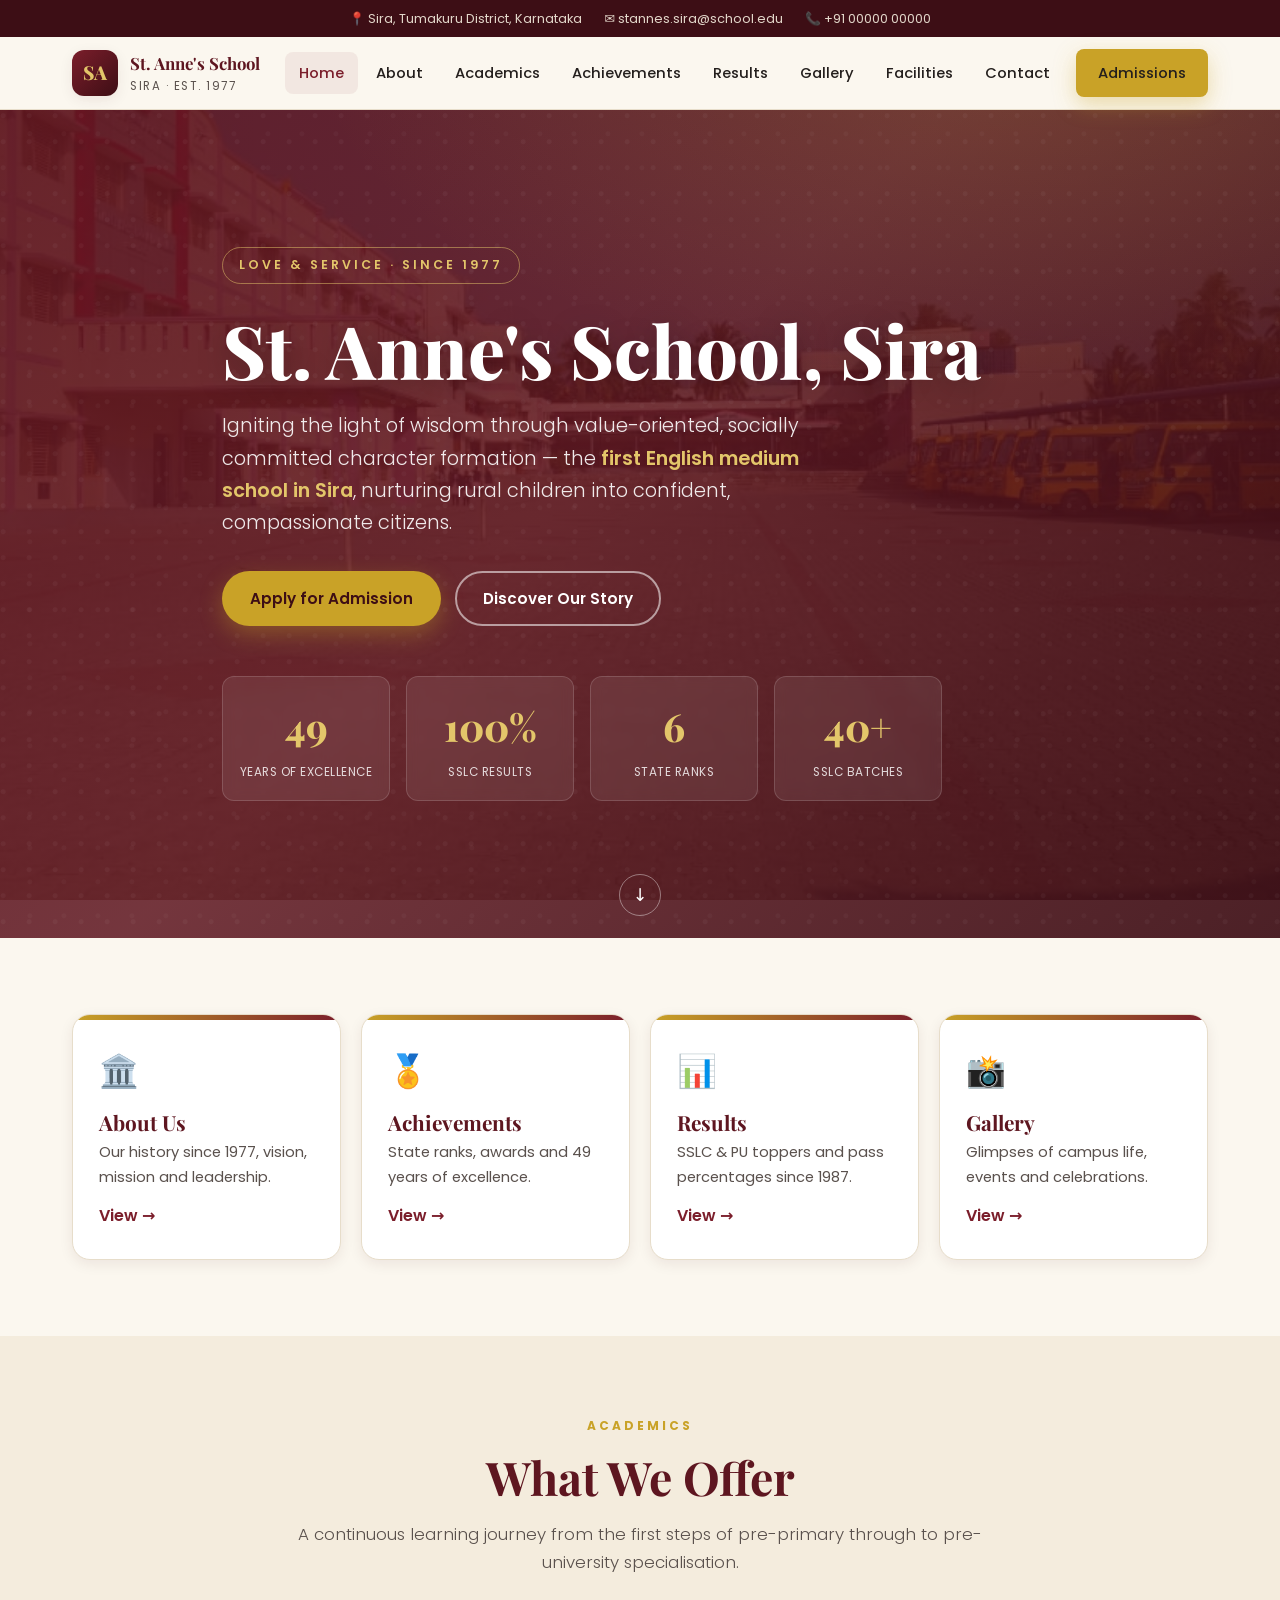
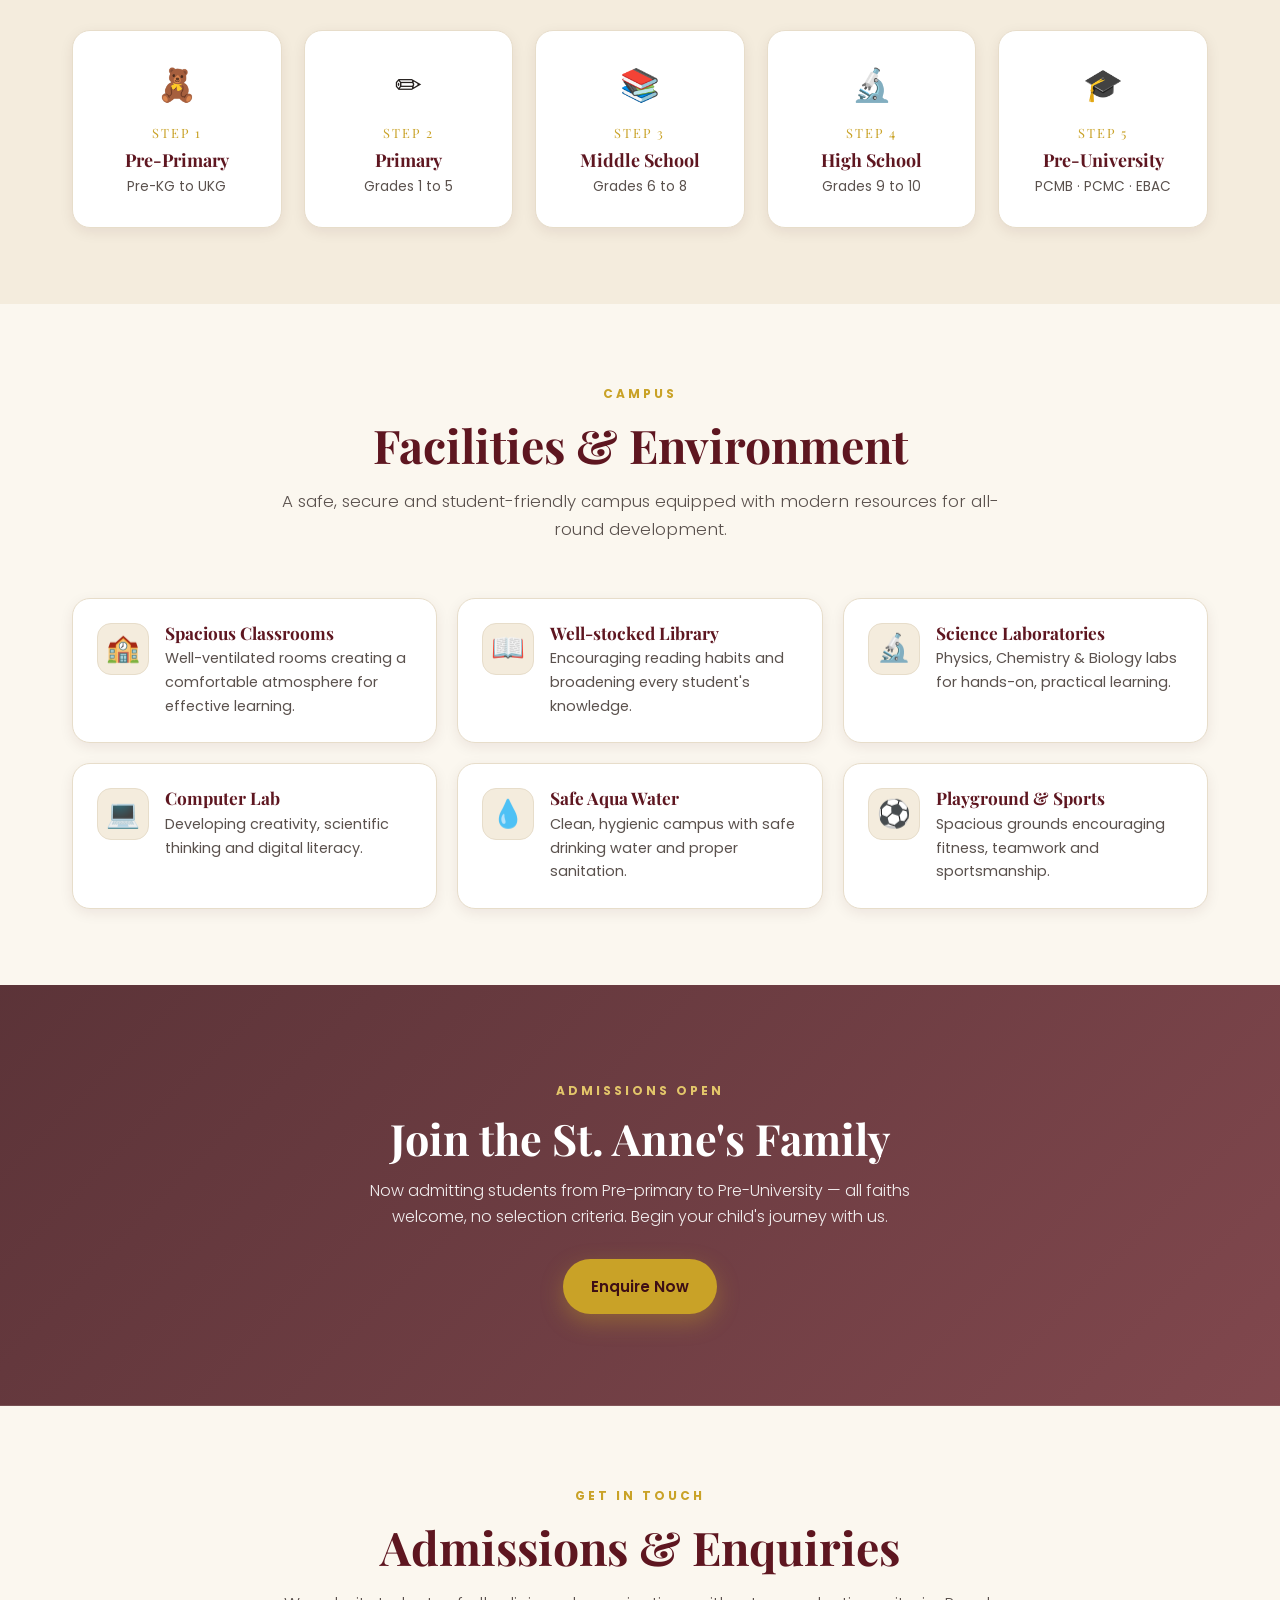
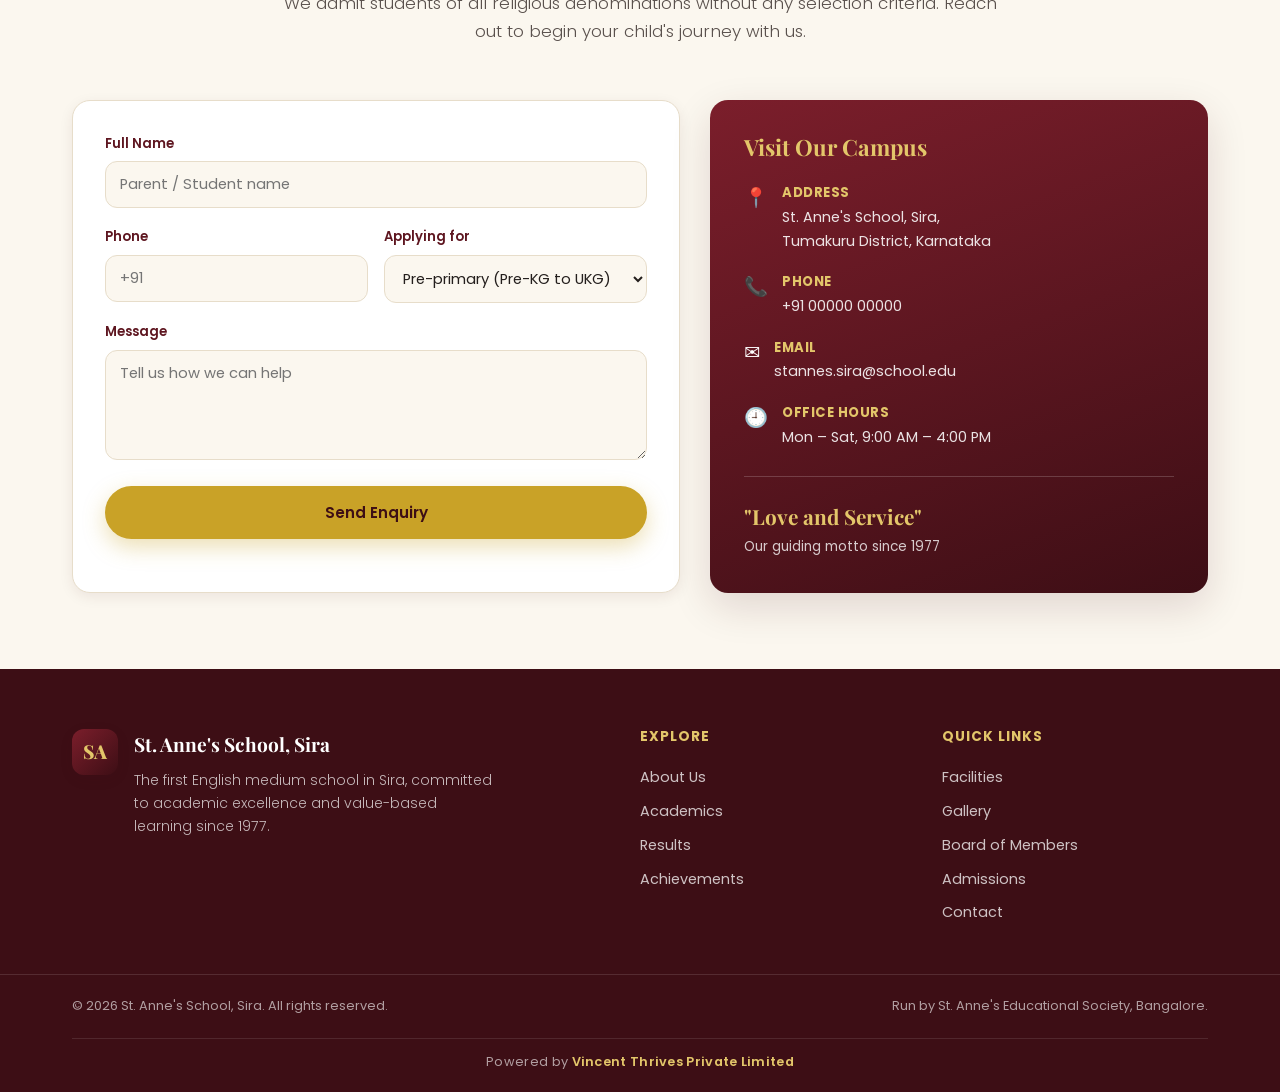
==== commit 26c09ae8: "Add rotated school-building photo as Admissions CTA band background - Rotated gallery-1 (was sideway" ====
--- a/index.html
+++ b/index.html
@@ -120,6 +120,17 @@
     </div>
   </section>
 
+  <!-- ===== Admissions CTA band (school building background) ===== -->
+  <section class="cta-band">
+    <div class="container reveal">
+      <span class="eyebrow eyebrow--light">Admissions Open</span>
+      <h2>Join the St. Anne's Family</h2>
+      <p>Now admitting students from Pre-primary to Pre-University — all faiths welcome,
+      no selection criteria. Begin your child's journey with us.</p>
+      <a href="#contact" class="btn btn--gold">Enquire Now</a>
+    </div>
+  </section>
+
   <!-- ===== Contact / Admissions ===== -->
   <section class="section" id="contact">
     <div class="container">
--- a/styles.css
+++ b/styles.css
@@ -103,7 +103,7 @@
   background-image:
     radial-gradient(1200px 600px at 80% -10%, rgba(201, 162, 39, 0.22), transparent 60%),
     linear-gradient(135deg, rgba(94, 22, 32, 0.93) 0%, rgba(94, 22, 32, 0.86) 45%, rgba(61, 14, 21, 0.92) 100%),
-    url("images/gallery-2.jpg");
+    url("images/gallery-3.jpg");
   background-size: cover;
   background-position: center;
   background-repeat: no-repeat;
@@ -299,6 +299,29 @@
 .sports-stats div { background: rgba(255,255,255,0.08); border: 1px solid rgba(255,255,255,0.15); border-radius: 12px; padding: 14px 8px; text-align: center; }
 .sports-stats strong { display: block; font-family: "Playfair Display", serif; font-size: 1.15rem; color: var(--gold-light); }
 .sports-stats span { font-size: 0.72rem; color: rgba(255,255,255,0.78); }
+
+/* ---------- Sports champions + table ---------- */
+.sports-extra__title {
+  text-align: center; font-size: 1.4rem; color: var(--maroon-dark);
+  margin: 52px 0 22px;
+}
+.champions { display: grid; gap: 18px; grid-template-columns: 1fr; }
+@media (min-width: 680px) { .champions { grid-template-columns: repeat(3, 1fr); } }
+.champion {
+  background: var(--white); border: 1px solid var(--line); border-radius: var(--radius);
+  padding: 26px 22px; text-align: center; box-shadow: var(--shadow-sm);
+  transition: transform 0.3s var(--ease), box-shadow 0.3s; position: relative; overflow: hidden;
+}
+.champion::before { content: ""; position: absolute; inset: 0 0 auto; height: 5px; background: linear-gradient(90deg, var(--gold), var(--maroon)); }
+.champion:hover { transform: translateY(-6px); box-shadow: var(--shadow-md); }
+.champion__medal { font-size: 2rem; }
+.champion__year {
+  display: inline-block; font-size: 0.72rem; font-weight: 700; letter-spacing: 0.5px;
+  color: var(--gold); background: var(--cream-2); border: 1px solid var(--line);
+  padding: 3px 12px; border-radius: 50px; margin: 8px 0 10px;
+}
+.champion__team { font-family: "Playfair Display", serif; font-size: 1.2rem; color: var(--maroon-dark); }
+.champion__game { display: block; font-size: 0.88rem; font-weight: 600; color: var(--gold); margin-top: 4px; }
 
 /* ---------- Quote band ---------- */
 .quote-band {
@@ -476,6 +499,19 @@
 .ecard p { font-size: 0.92rem; color: var(--ink-soft); }
 .ecard__go { display: inline-block; margin-top: 14px; font-weight: 600; color: var(--maroon); transition: transform 0.2s var(--ease); }
 .ecard:hover .ecard__go { transform: translateX(5px); }
+
+/* ---------- Admissions CTA band ---------- */
+.cta-band {
+  position: relative; text-align: center; color: #fff; padding: 92px 0;
+  background-image:
+    linear-gradient(135deg, rgba(61,14,21,0.84), rgba(94,22,32,0.78)),
+    url("images/gallery-1-rot.jpg");
+  background-size: cover; background-position: center 35%; background-repeat: no-repeat;
+}
+@media (min-width: 992px) { .cta-band { background-attachment: scroll, fixed; } }
+.cta-band .eyebrow { margin-bottom: 12px; }
+.cta-band h2 { font-size: clamp(1.8rem, 4vw, 2.7rem); color: #fff; }
+.cta-band p { margin: 14px auto 28px; max-width: 580px; color: rgba(255,255,255,0.9); font-weight: 300; }
 
 /* ---------- Footer ---------- */
 .footer { background: var(--maroon-deep); color: rgba(255,255,255,0.85); padding: 60px 0 0; }
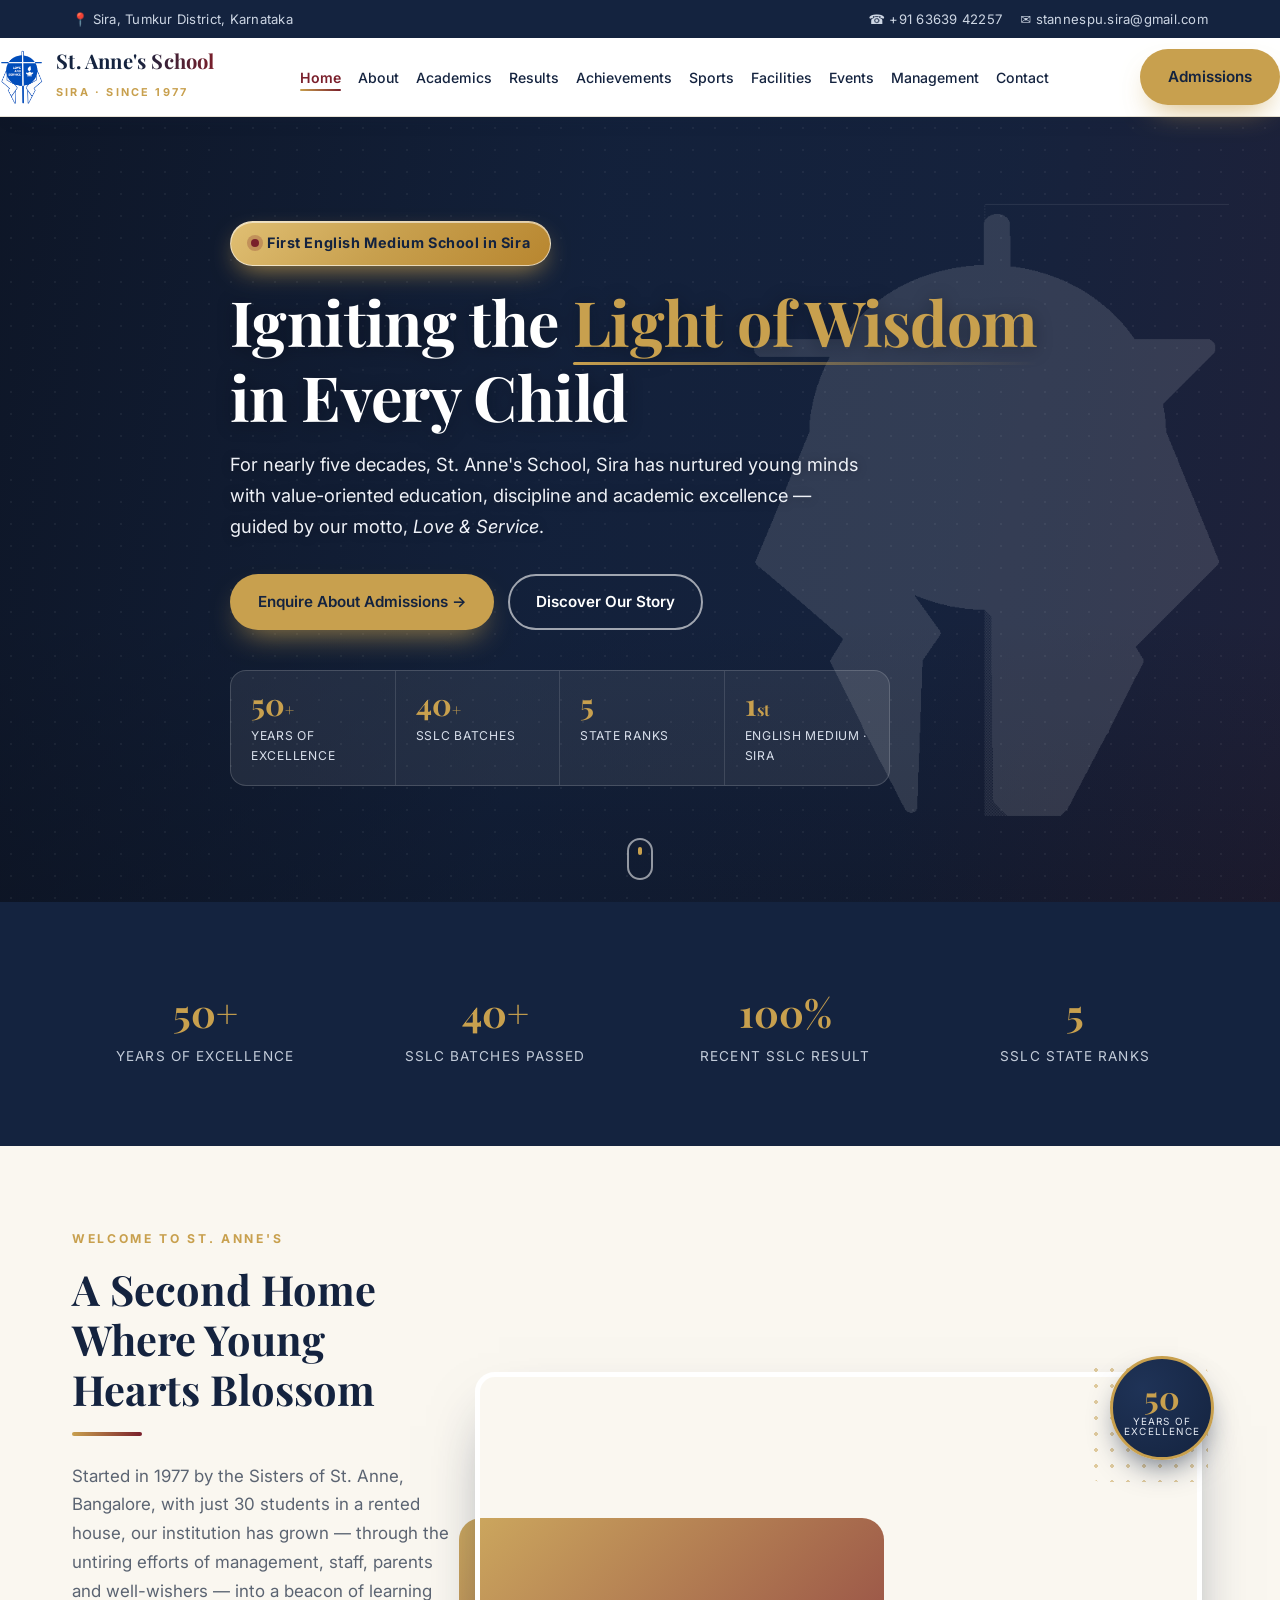
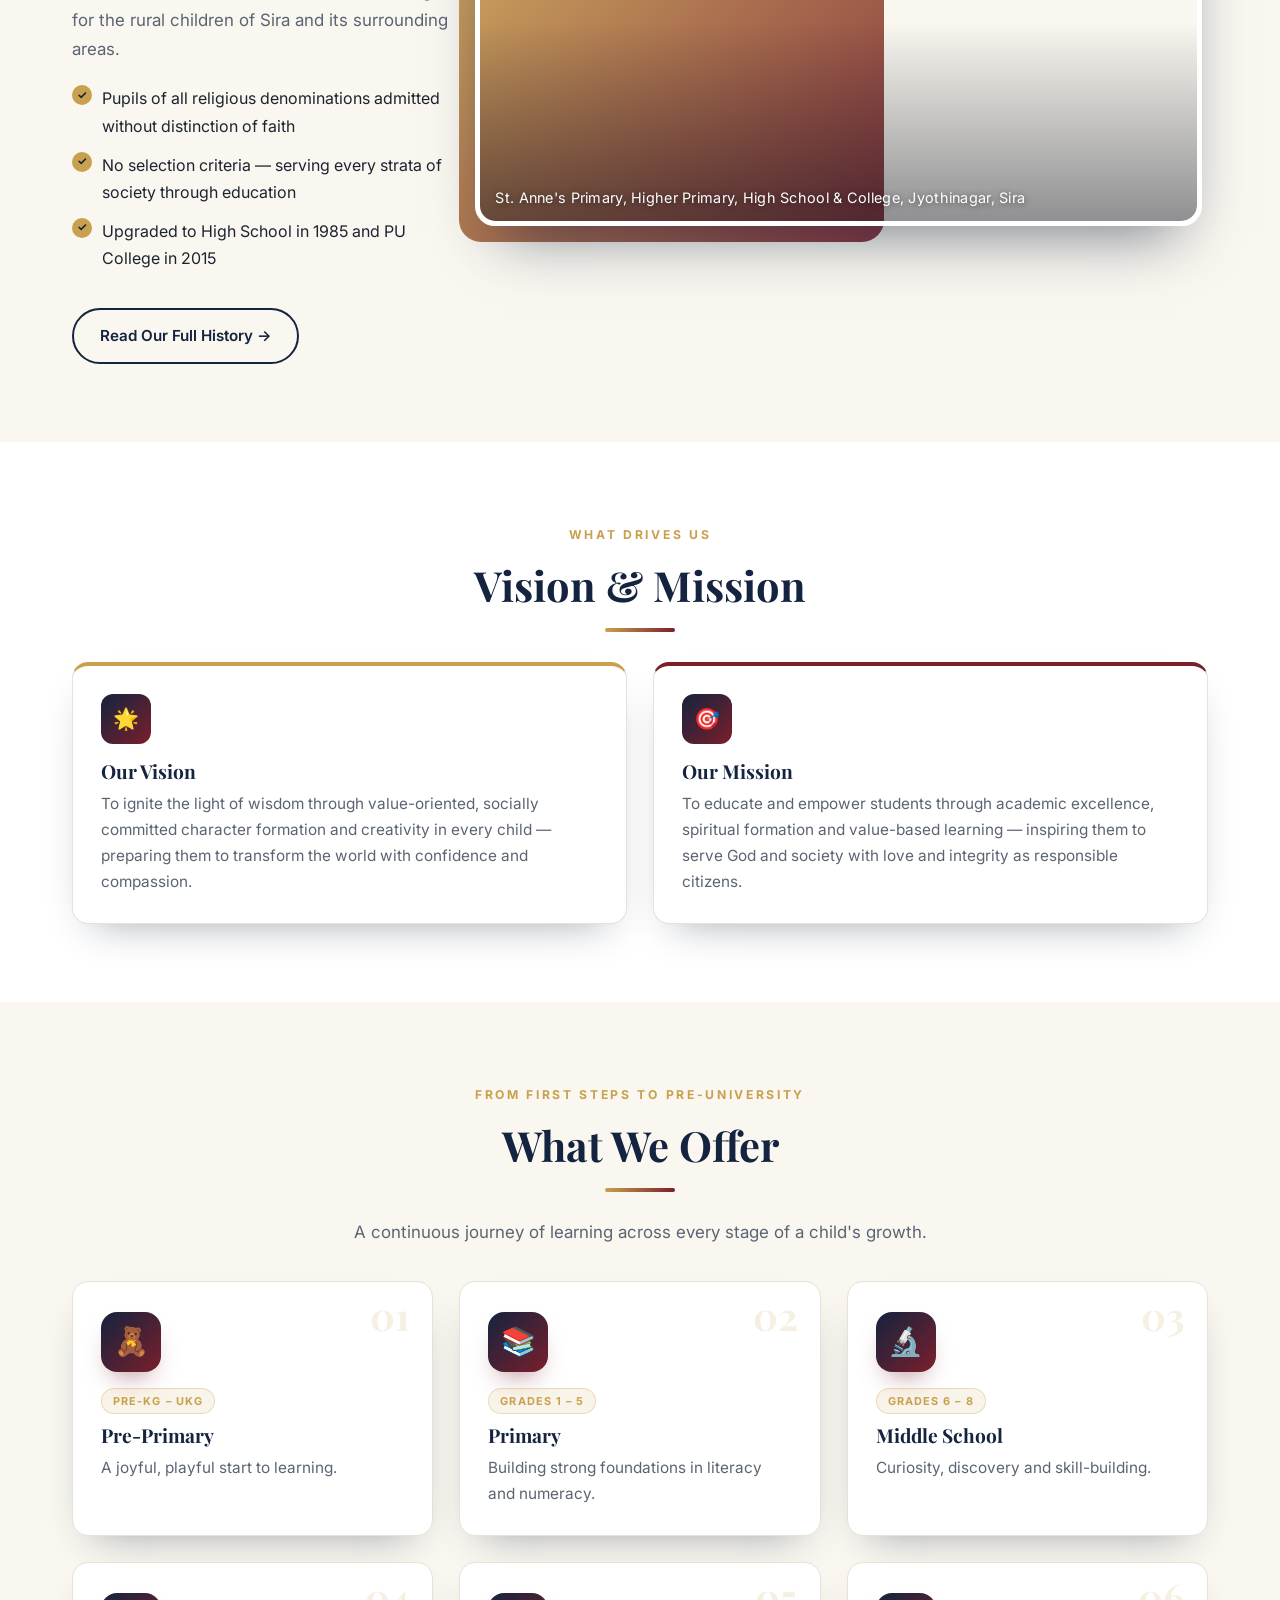
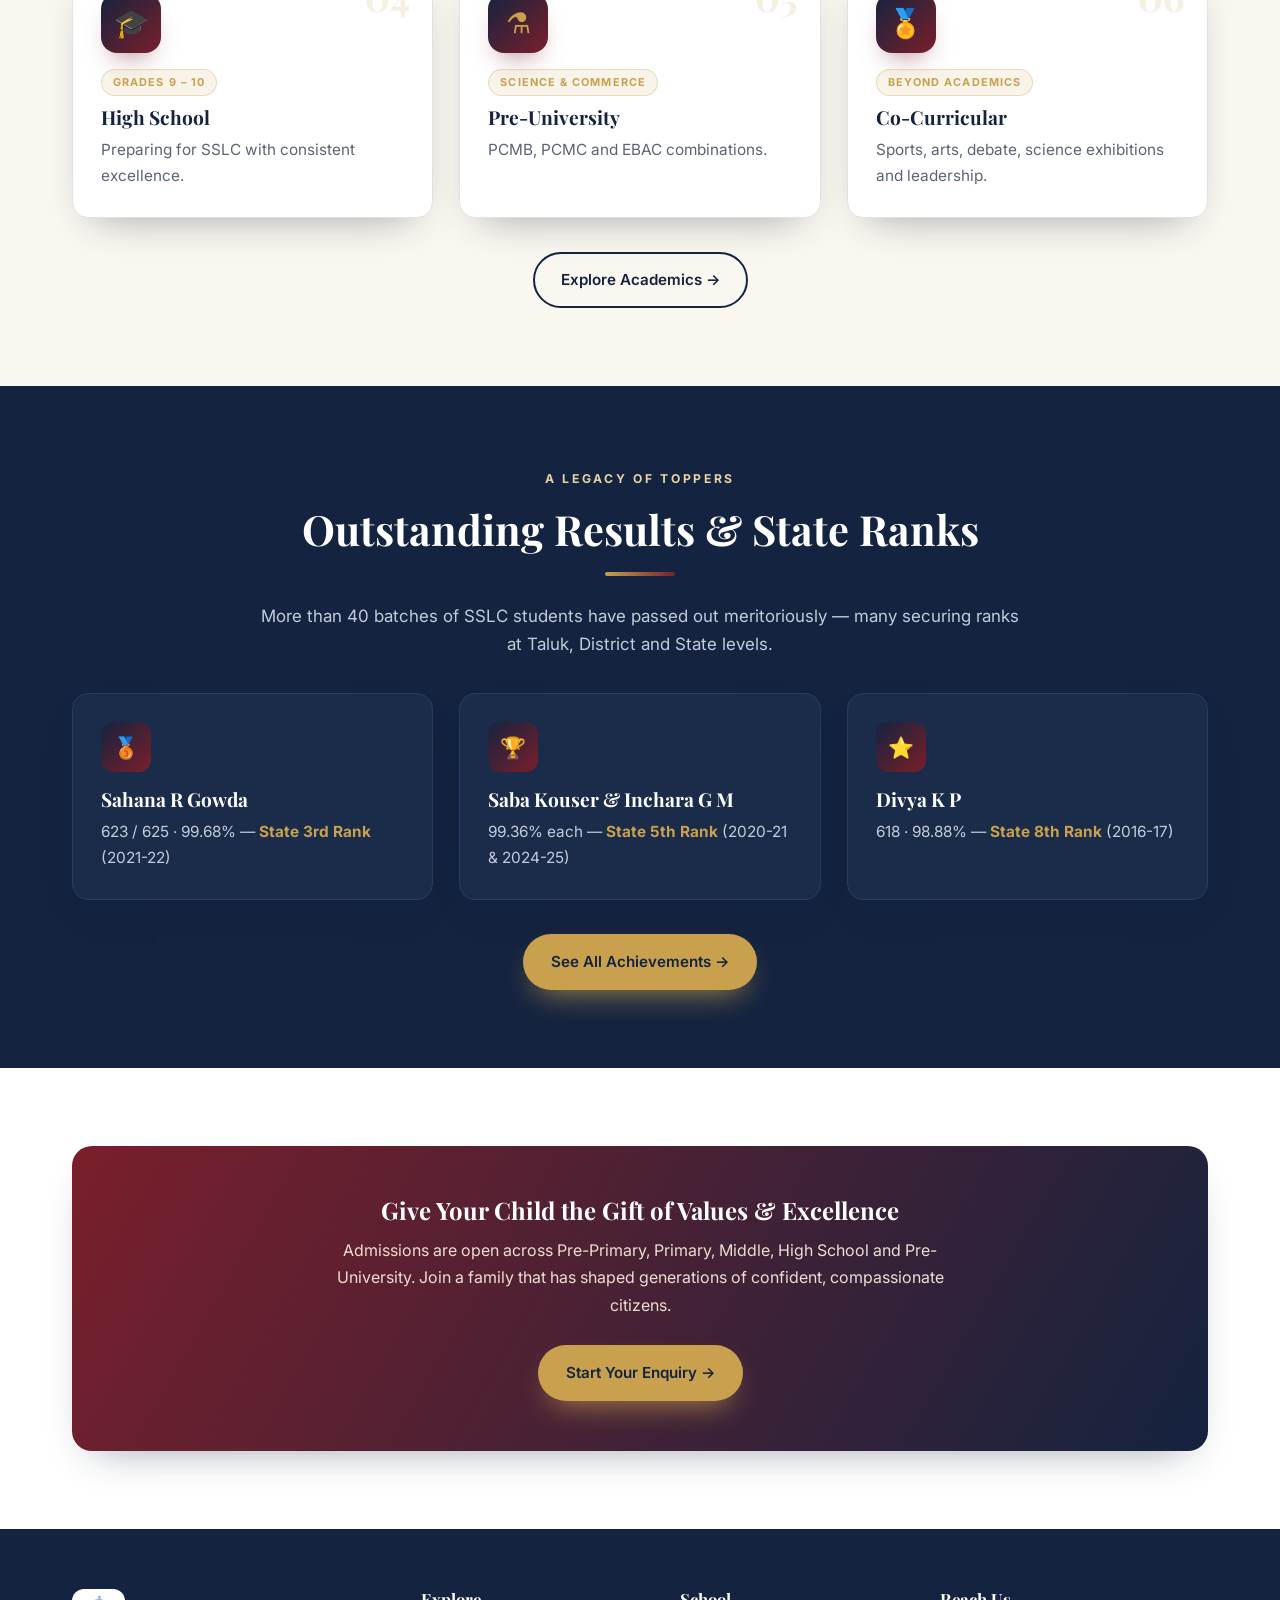
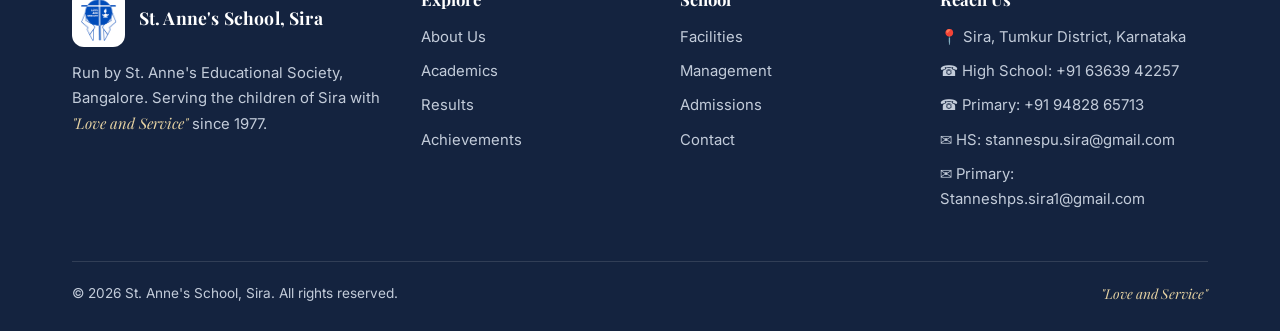
==== commit 4d41f21d: "Deploy comprehensive St. Anne's Sira site (full rebuild) Replaces the earlier build with the new arc" ====
--- a/index.html
+++ b/index.html
@@ -3,195 +3,253 @@
 <head>
   <meta charset="UTF-8" />
   <meta name="viewport" content="width=device-width, initial-scale=1.0" />
-  <meta name="description" content="St. Anne's School, Sira — 49 years of academic excellence, value-based learning and holistic education. The first English medium school in Sira. Love and Service." />
-  <meta name="theme-color" content="#7B1E2B" />
-  <title>St. Anne's School, Sira | Love and Service Since 1977</title>
-
-  <link rel="icon" href="images/favicon.svg" type="image/svg+xml" />
-  <meta property="og:type" content="website" />
-  <meta property="og:title" content="St. Anne's School, Sira" />
-  <meta property="og:description" content="49 years of academic excellence and value-based learning — the first English medium school in Sira." />
-  <meta property="og:image" content="images/gallery-2.jpg" />
-  <meta name="twitter:card" content="summary_large_image" />
-
-  <link rel="preconnect" href="https://fonts.googleapis.com" />
-  <link rel="preconnect" href="https://fonts.gstatic.com" crossorigin />
-  <link href="https://fonts.googleapis.com/css2?family=Playfair+Display:wght@500;600;700;800&family=Poppins:wght@300;400;500;600;700&display=swap" rel="stylesheet" />
-  <link rel="stylesheet" href="styles.css" />
+  <title>St. Anne's School, Sira — Love &amp; Service through Education</title>
+  <meta name="description" content="St. Anne's School, Sira — established 1977. The first English medium school in Sira, offering Pre-Primary to Pre-University education rooted in values, discipline and academic excellence." />
+  <link rel="preconnect" href="https://fonts.googleapis.com">
+  <link rel="preconnect" href="https://fonts.gstatic.com" crossorigin>
+  <link href="https://fonts.googleapis.com/css2?family=Inter:wght@400;500;600;700&family=Playfair+Display:ital,wght@0,600;0,700;1,600&display=swap" rel="stylesheet">
+  <link rel="icon" type="image/png" href="assets/img/logo.png" />
+  <link rel="stylesheet" href="assets/css/style.css" />
 </head>
 <body>
 
-  <!-- Shared banner (top bar + navbar) injected by layout.js -->
-  <div id="site-header"></div>
-
-  <!-- ===== Hero ===== -->
-  <section class="hero" id="home">
-    <div class="hero__overlay"></div>
-    <div class="container hero__content">
-      <p class="hero__eyebrow reveal">Love &amp; Service &middot; Since 1977</p>
-      <h1 class="hero__title reveal">St. Anne's School, Sira</h1>
-      <p class="hero__sub reveal">
-        Igniting the light of wisdom through value-oriented, socially committed
-        character formation — the <strong>first English medium school in Sira</strong>,
-        nurturing rural children into confident, compassionate citizens.
-      </p>
-      <div class="hero__cta reveal">
-        <a href="#contact" class="btn btn--gold">Apply for Admission</a>
-        <a href="about.html" class="btn btn--ghost">Discover Our Story</a>
-      </div>
-
-      <div class="hero__stats reveal" id="heroStats">
-        <div class="stat">
-          <span class="stat__num" data-count="49" data-suffix="">0</span>
-          <span class="stat__label">Years of Excellence</span>
-        </div>
-        <div class="stat">
-          <span class="stat__num" data-count="100" data-suffix="%">0</span>
-          <span class="stat__label">SSLC Results</span>
-        </div>
-        <div class="stat">
-          <span class="stat__num" data-count="6" data-suffix="">0</span>
-          <span class="stat__label">State Ranks</span>
-        </div>
-        <div class="stat">
-          <span class="stat__num" data-count="40" data-suffix="+">0</span>
-          <span class="stat__label">SSLC Batches</span>
-        </div>
-      </div>
-    </div>
-    <a href="#explore" class="hero__scroll" aria-label="Scroll down">&#x2193;</a>
-  </section>
-
-  <!-- ===== Quick links to the dedicated pages ===== -->
-  <section class="section" id="explore">
-    <div class="container">
-      <div class="explore-cards">
-        <a class="ecard reveal" href="about.html">
-          <span class="ecard__icon">🏛️</span>
-          <h3>About Us</h3>
-          <p>Our history since 1977, vision, mission and leadership.</p>
-          <span class="ecard__go">View →</span>
-        </a>
-        <a class="ecard reveal" href="achievements.html">
-          <span class="ecard__icon">🏅</span>
-          <h3>Achievements</h3>
-          <p>State ranks, awards and 49 years of excellence.</p>
-          <span class="ecard__go">View →</span>
-        </a>
-        <a class="ecard reveal" href="results.html">
-          <span class="ecard__icon">📊</span>
-          <h3>Results</h3>
-          <p>SSLC &amp; PU toppers and pass percentages since 1987.</p>
-          <span class="ecard__go">View →</span>
-        </a>
-        <a class="ecard reveal" href="gallery.html">
-          <span class="ecard__icon">📸</span>
-          <h3>Gallery</h3>
-          <p>Glimpses of campus life, events and celebrations.</p>
-          <span class="ecard__go">View →</span>
-        </a>
-      </div>
-    </div>
-  </section>
-
-  <!-- ===== What We Offer ===== -->
-  <section class="section section--tint" id="offer">
-    <div class="container">
-      <div class="section__head reveal">
-        <span class="eyebrow">Academics</span>
-        <h2 class="section__title">What We Offer</h2>
-        <p class="section__lead">A continuous learning journey from the first steps of
-        pre-primary through to pre-university specialisation.</p>
-      </div>
-      <div class="offer-grid" id="offerGrid"><!-- rendered by JS --></div>
-    </div>
-  </section>
-
-  <!-- ===== Facilities ===== -->
-  <section class="section" id="facilities">
-    <div class="container">
-      <div class="section__head reveal">
-        <span class="eyebrow">Campus</span>
-        <h2 class="section__title">Facilities &amp; Environment</h2>
-        <p class="section__lead">A safe, secure and student-friendly campus equipped with
-        modern resources for all-round development.</p>
-      </div>
-      <div class="fac-grid" id="facGrid"><!-- rendered by JS --></div>
-    </div>
-  </section>
-
-  <!-- ===== Admissions CTA band (school building background) ===== -->
-  <section class="cta-band">
-    <div class="container reveal">
-      <span class="eyebrow eyebrow--light">Admissions Open</span>
-      <h2>Join the St. Anne's Family</h2>
-      <p>Now admitting students from Pre-primary to Pre-University — all faiths welcome,
-      no selection criteria. Begin your child's journey with us.</p>
-      <a href="#contact" class="btn btn--gold">Enquire Now</a>
-    </div>
-  </section>
-
-  <!-- ===== Contact / Admissions ===== -->
-  <section class="section" id="contact">
-    <div class="container">
-      <div class="section__head reveal">
-        <span class="eyebrow">Get in Touch</span>
-        <h2 class="section__title">Admissions &amp; Enquiries</h2>
-        <p class="section__lead">We admit students of all religious denominations without
-        any selection criteria. Reach out to begin your child's journey with us.</p>
-      </div>
-
-      <div class="contact-grid">
-        <form class="contact-form reveal" id="contactForm" novalidate>
-          <div class="field">
-            <label for="cname">Full Name</label>
-            <input id="cname" name="name" type="text" required placeholder="Parent / Student name" />
+  <!-- Top bar -->
+  <div class="topbar">
+    <div class="container">
+      <div class="tb-left">📍 Sira, Tumkur District, Karnataka</div>
+      <div class="tb-right">
+        <a href="tel:+916363942257">☎ +91 63639 42257</a>
+        <a href="mailto:stannespu.sira@gmail.com">✉ stannespu.sira@gmail.com</a>
+      </div>
+    </div>
+  </div>
+
+  <!-- Header -->
+  <header class="site-header">
+    <div class="container nav">
+      <a class="brand" href="index.html">
+        <img class="crest" src="assets/img/logo.png" alt="St. Anne's School, Sira crest" />
+        <span>
+          <span class="brand-name">St. Anne's School</span><br>
+          <span class="brand-sub">Sira · Since 1977</span>
+        </span>
+      </a>
+      <nav>
+        <ul class="nav-links">
+          <li><a href="index.html" class="active">Home</a></li>
+          <li><a href="about.html">About</a></li>
+          <li><a href="academics.html">Academics</a></li>
+          <li><a href="results.html">Results</a></li>
+          <li><a href="achievements.html">Achievements</a></li>
+          <li><a href="sports.html">Sports</a></li>
+          <li><a href="facilities.html">Facilities</a></li>
+          <li><a href="events.html">Events</a></li>
+          <li><a href="management.html">Management</a></li>
+          <li><a href="contact.html">Contact</a></li>
+        </ul>
+      </nav>
+      <a href="contact.html" class="btn btn-gold nav-cta">Admissions</a>
+      <button class="nav-toggle" aria-label="Open menu"><span></span><span></span><span></span></button>
+    </div>
+  </header>
+
+  <!-- Hero -->
+  <section class="hero">
+    <video class="hero-video" autoplay muted loop playsinline preload="auto" aria-hidden="true">
+      <source src="assets/video/campus.mp4" type="video/mp4" />
+    </video>
+    <img class="hero-crest" src="assets/img/logo.png" alt="" aria-hidden="true" />
+    <div class="container hero-inner">
+      <span class="chip hero-eyebrow"><span class="dot"></span> First English Medium School in Sira</span>
+      <h1>Igniting the <span class="accent">Light of Wisdom</span> in Every Child</h1>
+      <p>For nearly five decades, St. Anne's School, Sira has nurtured young minds with value-oriented education, discipline and academic excellence — guided by our motto, <em>Love &amp; Service</em>.</p>
+      <div class="hero-cta">
+        <a href="contact.html" class="btn btn-gold">Enquire About Admissions →</a>
+        <a href="about.html" class="btn btn-outline">Discover Our Story</a>
+      </div>
+      <div class="hero-stats">
+        <div class="hstat"><span class="n">50<i>+</i></span><span class="l">Years of Excellence</span></div>
+        <div class="hstat"><span class="n">40<i>+</i></span><span class="l">SSLC Batches</span></div>
+        <div class="hstat"><span class="n">5</span><span class="l">State Ranks</span></div>
+        <div class="hstat"><span class="n">1<i>st</i></span><span class="l">English Medium · Sira</span></div>
+      </div>
+    </div>
+    <a href="#welcome" class="hero-scroll" aria-label="Scroll to content"><span></span></a>
+  </section>
+
+  <!-- Stats -->
+  <section id="welcome" class="section navy" style="scroll-margin-top:70px;">
+    <div class="container">
+      <div class="stats">
+        <div class="stat reveal"><div class="num"><span data-count="50">0</span>+</div><div class="lbl">Years of Excellence</div></div>
+        <div class="stat reveal"><div class="num"><span data-count="40">0</span>+</div><div class="lbl">SSLC Batches Passed</div></div>
+        <div class="stat reveal"><div class="num"><span data-count="100">0</span>%</div><div class="lbl">Recent SSLC Result</div></div>
+        <div class="stat reveal"><div class="num"><span data-count="5">0</span></div><div class="lbl">SSLC State Ranks</div></div>
+      </div>
+    </div>
+  </section>
+
+  <!-- Welcome / Intro -->
+  <section class="section">
+    <div class="container split welcome-split">
+      <div class="reveal">
+        <span class="eyebrow">Welcome to St. Anne's</span>
+        <h2 class="section-title">A Second Home Where Young Hearts Blossom</h2>
+        <div class="gold-rule"></div>
+        <p class="section-lead">Started in 1977 by the Sisters of St. Anne, Bangalore, with just 30 students in a rented house, our institution has grown — through the untiring efforts of management, staff, parents and well-wishers — into a beacon of learning for the rural children of Sira and its surrounding areas.</p>
+        <ul class="ticks" style="margin-top:22px;">
+          <li>Pupils of all religious denominations admitted without distinction of faith</li>
+          <li>No selection criteria — serving every strata of society through education</li>
+          <li>Upgraded to High School in 1985 and PU College in 2015</li>
+        </ul>
+        <a href="about.html" class="btn btn-ghost" style="margin-top:24px;">Read Our Full History →</a>
+      </div>
+      <div class="photo-feature reveal">
+        <div class="photo-feature-frame">
+          <video src="assets/video/welcome.mp4" autoplay muted loop playsinline preload="auto" aria-label="St. Anne's High School &amp; PU College, Sira"></video>
+        </div>
+        <span class="photo-cap">St. Anne's Primary, Higher Primary, High School &amp; College, Jyothinagar, Sira</span>
+        <div class="photo-badge">
+          <span class="big">50</span>
+          <span class="small">Years of<br>Excellence</span>
+        </div>
+      </div>
+    </div>
+  </section>
+
+  <!-- Vision & Mission -->
+  <section class="section alt">
+    <div class="container">
+      <div class="center">
+        <span class="eyebrow">What Drives Us</span>
+        <h2 class="section-title">Vision &amp; Mission</h2>
+        <div class="gold-rule"></div>
+      </div>
+      <div class="grid grid-2" style="margin-top:30px;">
+        <div class="card vm-card reveal">
+          <div class="ico">🌟</div>
+          <h3>Our Vision</h3>
+          <p>To ignite the light of wisdom through value-oriented, socially committed character formation and creativity in every child — preparing them to transform the world with confidence and compassion.</p>
+        </div>
+        <div class="card vm-card mission reveal">
+          <div class="ico">🎯</div>
+          <h3>Our Mission</h3>
+          <p>To educate and empower students through academic excellence, spiritual formation and value-based learning — inspiring them to serve God and society with love and integrity as responsible citizens.</p>
+        </div>
+      </div>
+    </div>
+  </section>
+
+  <!-- Offerings -->
+  <section class="section">
+    <div class="container">
+      <div class="center">
+        <span class="eyebrow">From First Steps to Pre-University</span>
+        <h2 class="section-title">What We Offer</h2>
+        <div class="gold-rule"></div>
+        <p class="section-lead">A continuous journey of learning across every stage of a child's growth.</p>
+      </div>
+      <div class="grid grid-3" style="margin-top:34px;">
+        <div class="card offer-card reveal"><span class="offer-num">01</span><div class="ico">🧸</div><span class="offer-grade">Pre-KG – UKG</span><h3>Pre-Primary</h3><p>A joyful, playful start to learning.</p></div>
+        <div class="card offer-card reveal"><span class="offer-num">02</span><div class="ico">📚</div><span class="offer-grade">Grades 1 – 5</span><h3>Primary</h3><p>Building strong foundations in literacy and numeracy.</p></div>
+        <div class="card offer-card reveal"><span class="offer-num">03</span><div class="ico">🔬</div><span class="offer-grade">Grades 6 – 8</span><h3>Middle School</h3><p>Curiosity, discovery and skill-building.</p></div>
+        <div class="card offer-card reveal"><span class="offer-num">04</span><div class="ico">🎓</div><span class="offer-grade">Grades 9 – 10</span><h3>High School</h3><p>Preparing for SSLC with consistent excellence.</p></div>
+        <div class="card offer-card reveal"><span class="offer-num">05</span><div class="ico">⚗️</div><span class="offer-grade">Science &amp; Commerce</span><h3>Pre-University</h3><p>PCMB, PCMC and EBAC combinations.</p></div>
+        <div class="card offer-card reveal"><span class="offer-num">06</span><div class="ico">🏅</div><span class="offer-grade">Beyond Academics</span><h3>Co-Curricular</h3><p>Sports, arts, debate, science exhibitions and leadership.</p></div>
+      </div>
+      <div class="center" style="margin-top:34px;">
+        <a href="academics.html" class="btn btn-ghost">Explore Academics →</a>
+      </div>
+    </div>
+  </section>
+
+  <!-- Achievements teaser -->
+  <section class="section navy">
+    <div class="container">
+      <div class="center">
+        <span class="eyebrow">A Legacy of Toppers</span>
+        <h2 class="section-title">Outstanding Results &amp; State Ranks</h2>
+        <div class="gold-rule"></div>
+        <p class="section-lead">More than 40 batches of SSLC students have passed out meritoriously — many securing ranks at Taluk, District and State levels.</p>
+      </div>
+      <div class="grid grid-3" style="margin-top:34px;">
+        <div class="card reveal" style="background:#1b2b4a;border-color:#283c61;">
+          <div class="ico">🥉</div><h3 style="color:#fff;">Sahana R Gowda</h3>
+          <p style="color:#c3ccda;">623 / 625 · 99.68% — <strong style="color:var(--gold);">State 3rd Rank</strong> (2021-22)</p>
+        </div>
+        <div class="card reveal" style="background:#1b2b4a;border-color:#283c61;">
+          <div class="ico">🏆</div><h3 style="color:#fff;">Saba Kouser &amp; Inchara G M</h3>
+          <p style="color:#c3ccda;">99.36% each — <strong style="color:var(--gold);">State 5th Rank</strong> (2020-21 &amp; 2024-25)</p>
+        </div>
+        <div class="card reveal" style="background:#1b2b4a;border-color:#283c61;">
+          <div class="ico">⭐</div><h3 style="color:#fff;">Divya K P</h3>
+          <p style="color:#c3ccda;">618 · 98.88% — <strong style="color:var(--gold);">State 8th Rank</strong> (2016-17)</p>
+        </div>
+      </div>
+      <div class="center" style="margin-top:34px;">
+        <a href="achievements.html" class="btn btn-gold">See All Achievements →</a>
+      </div>
+    </div>
+  </section>
+
+  <!-- CTA -->
+  <section class="section alt">
+    <div class="container">
+      <div class="cta-band reveal">
+        <h2>Give Your Child the Gift of Values &amp; Excellence</h2>
+        <p>Admissions are open across Pre-Primary, Primary, Middle, High School and Pre-University. Join a family that has shaped generations of confident, compassionate citizens.</p>
+        <a href="contact.html" class="btn btn-gold">Start Your Enquiry →</a>
+      </div>
+    </div>
+  </section>
+
+  <!-- Footer -->
+  <footer class="site-footer">
+    <div class="container">
+      <div class="footer-grid">
+        <div>
+          <div class="foot-brand">
+            <img class="crest" src="assets/img/logo.png" alt="St. Anne's School, Sira crest" />
+            <span class="brand-name">St. Anne's School, Sira</span>
           </div>
-          <div class="field-row">
-            <div class="field">
-              <label for="cphone">Phone</label>
-              <input id="cphone" name="phone" type="tel" required placeholder="+91" />
-            </div>
-            <div class="field">
-              <label for="cgrade">Applying for</label>
-              <select id="cgrade" name="grade">
-                <option>Pre-primary (Pre-KG to UKG)</option>
-                <option>Primary (Grades 1–5)</option>
-                <option>Middle School (Grades 6–8)</option>
-                <option>High School (Grades 9–10)</option>
-                <option>Pre-University (PCMB / PCMC / EBAC)</option>
-              </select>
-            </div>
-          </div>
-          <div class="field">
-            <label for="cmsg">Message</label>
-            <textarea id="cmsg" name="message" rows="4" placeholder="Tell us how we can help"></textarea>
-          </div>
-          <button type="submit" class="btn btn--gold btn--block">Send Enquiry</button>
-          <p class="form-note" id="formNote" hidden>✅ Thank you! We'll get back to you soon.</p>
-        </form>
-
-        <aside class="contact-info reveal">
-          <h3>Visit Our Campus</h3>
-          <ul class="info-list">
-            <li><span>📍</span><div><strong>Address</strong>St. Anne's School, Sira,<br>Tumakuru District, Karnataka</div></li>
-            <li><span>📞</span><div><strong>Phone</strong>+91 00000 00000</div></li>
-            <li><span>✉️</span><div><strong>Email</strong>stannes.sira@school.edu</div></li>
-            <li><span>🕘</span><div><strong>Office Hours</strong>Mon – Sat, 9:00 AM – 4:00 PM</div></li>
+          <p style="font-size:.93rem;">Run by St. Anne's Educational Society, Bangalore. Serving the children of Sira with <span class="motto">"Love and Service"</span> since 1977.</p>
+        </div>
+        <div>
+          <h4>Explore</h4>
+          <ul class="foot-links">
+            <li><a href="about.html">About Us</a></li>
+            <li><a href="academics.html">Academics</a></li>
+            <li><a href="results.html">Results</a></li>
+            <li><a href="achievements.html">Achievements</a></li>
           </ul>
-          <div class="info-quote">
-            <strong>"Love and Service"</strong>
-            <span>Our guiding motto since 1977</span>
-          </div>
-        </aside>
-      </div>
-    </div>
-  </section>
-
-  <!-- Shared footer injected by layout.js -->
-  <div id="site-footer"></div>
-
-  <script src="layout.js"></script>
-  <script src="script.js"></script>
+        </div>
+        <div>
+          <h4>School</h4>
+          <ul class="foot-links">
+            <li><a href="facilities.html">Facilities</a></li>
+            <li><a href="management.html">Management</a></li>
+            <li><a href="contact.html">Admissions</a></li>
+            <li><a href="contact.html">Contact</a></li>
+          </ul>
+        </div>
+        <div>
+          <h4>Reach Us</h4>
+          <ul class="foot-links">
+            <li>📍 Sira, Tumkur District, Karnataka</li>
+            <li>☎ High School: +91 63639 42257</li>
+            <li>☎ Primary: +91 94828 65713</li>
+            <li>✉ HS: stannespu.sira@gmail.com</li>
+            <li>✉ Primary: Stanneshps.sira1@gmail.com</li>
+          </ul>
+        </div>
+      </div>
+      <div class="footer-bottom">
+        <span>© <span data-year>2026</span> St. Anne's School, Sira. All rights reserved.</span>
+        <span class="motto">"Love and Service"</span>
+      </div>
+    </div>
+  </footer>
+
+  <script src="assets/js/main.js"></script>
 </body>
 </html>
--- a/assets/css/style.css
+++ b/assets/css/style.css
@@ -0,0 +1,805 @@
+/* =========================================================
+   St. Anne's School, Sira — Stylesheet
+   Palette: Navy #14233f · Maroon #7a1f2b · Gold #c8a04e
+   ========================================================= */
+
+:root {
+  --navy: #14233f;
+  --navy-light: #1f3357;
+  --maroon: #7a1f2b;
+  --gold: #c8a04e;
+  --gold-soft: #e7d3a3;
+  --cream: #faf7f0;
+  --ink: #1d2430;
+  --muted: #5b6472;
+  --line: #e7e2d6;
+  --white: #ffffff;
+  --shadow: 0 18px 40px -22px rgba(20, 35, 63, 0.45);
+  --radius: 16px;
+  --maxw: 1180px;
+}
+
+* { box-sizing: border-box; margin: 0; padding: 0; }
+
+html { scroll-behavior: smooth; }
+
+body {
+  font-family: "Inter", system-ui, -apple-system, "Segoe UI", sans-serif;
+  color: var(--ink);
+  background: var(--cream);
+  line-height: 1.7;
+  -webkit-font-smoothing: antialiased;
+  overflow-x: hidden;
+}
+
+h1, h2, h3, h4, .brand-name {
+  font-family: "Playfair Display", Georgia, "Times New Roman", serif;
+  line-height: 1.2;
+  color: var(--navy);
+  font-weight: 700;
+}
+
+/* never let a long word/heading clip the layout */
+h1, h2, h3, h4, p, a, li, span { overflow-wrap: break-word; word-break: normal; }
+
+a { color: var(--maroon); text-decoration: none; transition: color .2s; }
+a:hover { color: var(--gold); }
+
+img { max-width: 100%; display: block; }
+
+.container { width: 100%; max-width: var(--maxw); margin: 0 auto; padding: 0 22px; }
+
+.section { padding: 78px 0; }
+.section.alt { background: var(--white); }
+.section.navy { background: var(--navy); color: #e9edf4; }
+.section.navy h1, .section.navy h2, .section.navy h3 { color: #fff; }
+
+.eyebrow {
+  display: inline-block;
+  font-family: "Inter", sans-serif;
+  font-size: .76rem;
+  letter-spacing: .22em;
+  text-transform: uppercase;
+  color: var(--gold);
+  font-weight: 700;
+  margin-bottom: 14px;
+}
+.section.navy .eyebrow { color: var(--gold-soft); }
+
+.section-title { font-size: clamp(1.7rem, 3.4vw, 2.6rem); margin-bottom: 16px; }
+.section-lead { color: var(--muted); max-width: 760px; font-size: 1.06rem; }
+.section.navy .section-lead { color: #c3ccda; }
+.center { text-align: center; }
+.center .section-lead { margin-left: auto; margin-right: auto; }
+
+.gold-rule {
+  width: 70px; height: 4px; border-radius: 3px;
+  background: linear-gradient(90deg, var(--gold), var(--maroon));
+  margin: 18px 0 26px;
+}
+.center .gold-rule { margin-left: auto; margin-right: auto; }
+
+/* ---------- Buttons ---------- */
+.btn {
+  display: inline-flex; align-items: center; gap: 9px;
+  padding: 13px 26px; border-radius: 999px;
+  font-weight: 600; font-size: .95rem; cursor: pointer;
+  border: 2px solid transparent; transition: all .22s ease;
+}
+.btn-gold { background: var(--gold); color: var(--navy); }
+.btn-gold:hover { background: #d8b566; color: var(--navy); transform: translateY(-2px); }
+.btn-outline { border-color: rgba(255,255,255,.6); color: #fff; }
+.btn-outline:hover { background: #fff; color: var(--navy); }
+.btn-ghost { border-color: var(--navy); color: var(--navy); }
+.btn-ghost:hover { background: var(--navy); color: #fff; }
+
+/* ---------- Top bar ---------- */
+.topbar {
+  background: var(--navy); color: #cdd6e4;
+  font-size: .82rem; letter-spacing: .02em;
+}
+.topbar .container { display: flex; justify-content: space-between; align-items: center; gap: 12px; padding-top: 8px; padding-bottom: 8px; }
+.topbar a { color: #cdd6e4; }
+.topbar a:hover { color: var(--gold); }
+.topbar .tb-right { display: flex; gap: 18px; }
+
+/* ---------- Header / Nav ---------- */
+.site-header {
+  position: sticky; top: 0; z-index: 50;
+  background: rgba(255,255,255,.97);
+  backdrop-filter: blur(10px);
+  border-bottom: 1px solid var(--line);
+  box-shadow: 0 8px 26px -20px rgba(20,35,63,.55);
+}
+.site-header .container { max-width: 1280px; }
+.nav { display: flex; align-items: center; justify-content: space-between; gap: 16px; padding: 11px 0; }
+.brand { display: flex; align-items: center; gap: 13px; flex-shrink: 0; }
+.brand .crest {
+  height: 54px; width: auto; flex-shrink: 0; display: block;
+  transition: transform .35s ease;
+}
+.brand:hover .crest { transform: scale(1.06); }
+.brand-name { font-size: 1.18rem; line-height: 1.1; letter-spacing: .01em; white-space: nowrap; }
+.brand-sub { font-size: .66rem; color: var(--muted); letter-spacing: .19em; text-transform: uppercase; white-space: nowrap; }
+/* highlighted brand in the header */
+.site-header .brand-name {
+  font-size: 1.26rem; font-weight: 700;
+  background: linear-gradient(92deg, var(--navy) 0%, var(--navy) 50%, var(--maroon) 100%);
+  -webkit-background-clip: text; background-clip: text;
+  -webkit-text-fill-color: transparent;
+}
+.site-header .brand-sub {
+  color: var(--gold); font-weight: 700; font-size: .68rem; letter-spacing: .2em;
+  text-shadow: 0 1px 0 rgba(255,255,255,.6);
+}
+
+.nav-links { display: flex; align-items: center; gap: 1px; list-style: none; }
+.nav-links a {
+  position: relative; color: var(--navy); font-weight: 500; font-size: .88rem;
+  padding: 10px 8px; border-radius: 8px; white-space: nowrap; transition: color .2s ease;
+}
+/* animated gold→maroon underline on hover / active */
+.nav-links a::after {
+  content: ""; position: absolute; left: 8px; right: 8px; bottom: 5px; height: 2px;
+  background: linear-gradient(90deg, var(--gold), var(--maroon)); border-radius: 2px;
+  transform: scaleX(0); transform-origin: left; transition: transform .26s ease;
+}
+.nav-links a:hover { color: var(--maroon); }
+.nav-links a:hover::after, .nav-links a.active::after { transform: scaleX(1); }
+.nav-links a.active { color: var(--maroon); font-weight: 600; }
+.nav-cta { margin-left: 6px; flex-shrink: 0; }
+
+.nav-toggle {
+  display: none; background: none; border: none; cursor: pointer;
+  width: 44px; height: 44px; flex-direction: column; gap: 5px;
+  justify-content: center; align-items: center;
+}
+.nav-toggle span { width: 24px; height: 2px; background: var(--navy); border-radius: 2px; transition: .25s; }
+
+/* ---------- Hero ---------- */
+.hero {
+  position: relative; color: #fff; overflow: hidden; isolation: isolate;
+  background: var(--navy);
+}
+/* auto-rotating background slideshow */
+.hero-slides { position: absolute; inset: 0; z-index: 0; }
+.hero-slide {
+  position: absolute; inset: 0; background-size: cover; background-position: center 42%;
+  opacity: 0; transition: opacity 1.6s ease-in-out;
+}
+.hero-slide.is-active { opacity: 1; }
+/* intro background video — plays first, then fades to the photo slideshow */
+.hero-video {
+  position: absolute; inset: 0; width: 100%; height: 100%;
+  object-fit: cover; z-index: 0; opacity: 1; transition: opacity 1.2s ease;
+}
+.hero-video.is-done { opacity: 0; pointer-events: none; }
+/* main left-dark gradient overlay — above slides, below content */
+.hero::before {
+  content: ""; position: absolute; inset: 0; z-index: 1; pointer-events: none;
+  background:
+    linear-gradient(100deg, rgba(11,16,28,.68) 0%, rgba(17,29,52,.4) 44%, rgba(30,30,48,.16) 72%, rgba(76,24,33,.2) 100%),
+    linear-gradient(180deg, transparent 64%, rgba(8,12,22,.4) 100%);
+}
+/* fine dotted texture */
+.hero::after {
+  content: ""; position: absolute; inset: 0; z-index: 1; pointer-events: none;
+  background-image: radial-gradient(rgba(255,255,255,.05) 1px, transparent 1px);
+  background-size: 22px 22px;
+}
+/* large faint crest watermark */
+.hero-crest {
+  position: absolute; z-index: 1; pointer-events: none;
+  right: 4%; top: 50%; transform: translateY(-50%);
+  width: auto; height: 78%; opacity: .12;
+  filter: brightness(0) invert(1);
+}
+.hero-inner {
+  position: relative; z-index: 2; padding: 104px 22px 116px;
+  max-width: calc(820px + 44px);
+  animation: heroRise .9s cubic-bezier(.2,.7,.2,1) both;
+}
+@keyframes heroRise { from { opacity: 0; transform: translateY(24px); } to { opacity: 1; transform: none; } }
+
+.hero .hero-eyebrow {
+  position: relative; overflow: hidden;
+  background: linear-gradient(135deg, #e0bf73 0%, var(--gold) 48%, #b8862f 100%);
+  border: 1px solid rgba(255,255,255,.6);
+  color: var(--navy); font-weight: 700; letter-spacing: .04em; font-size: .9rem;
+  padding: 9px 20px;
+  box-shadow: 0 10px 26px -8px rgba(200,160,78,.85), inset 0 1px 0 rgba(255,255,255,.55);
+  animation: eyebrowGlow 2.6s ease-in-out infinite;
+}
+.hero .hero-eyebrow .dot { background: var(--maroon); box-shadow: 0 0 0 4px rgba(122,31,43,.25); }
+/* moving shine sweep */
+.hero .hero-eyebrow::after {
+  content: ""; position: absolute; top: 0; left: -60%; width: 50%; height: 100%;
+  background: linear-gradient(100deg, transparent, rgba(255,255,255,.65), transparent);
+  transform: skewX(-20deg); animation: eyebrowShine 3.2s ease-in-out infinite;
+}
+@keyframes eyebrowGlow {
+  0%, 100% { box-shadow: 0 10px 26px -8px rgba(200,160,78,.7), inset 0 1px 0 rgba(255,255,255,.5); }
+  50% { box-shadow: 0 12px 34px -6px rgba(231,211,163,.95), inset 0 1px 0 rgba(255,255,255,.6); }
+}
+@keyframes eyebrowShine {
+  0% { left: -60%; }
+  55%, 100% { left: 130%; }
+}
+.hero h1 {
+  color: #fff; font-size: clamp(2.3rem, 5.4vw, 3.9rem); margin: 18px 0 16px;
+  letter-spacing: -.01em; text-shadow: 0 2px 18px rgba(8,12,22,.4);
+}
+.hero h1 .accent { position: relative; color: var(--gold); white-space: nowrap; }
+.hero h1 .accent::after {
+  content: ""; position: absolute; left: 0; right: 0; bottom: -2px; height: 3px;
+  background: linear-gradient(90deg, var(--gold), transparent);
+  border-radius: 3px;
+}
+.hero p { font-size: 1.14rem; color: #eef1f7; max-width: 640px; text-shadow: 0 1px 10px rgba(8,12,22,.35); }
+.hero-cta { display: flex; flex-wrap: wrap; gap: 14px; margin-top: 32px; }
+.btn-gold { box-shadow: 0 14px 30px -12px rgba(200,160,78,.8); }
+
+/* glass stat bar */
+.hero-stats {
+  display: flex; flex-wrap: wrap; gap: 0; margin-top: 40px;
+  background: rgba(255,255,255,.08); border: 1px solid rgba(255,255,255,.16);
+  border-radius: 16px; backdrop-filter: blur(6px); -webkit-backdrop-filter: blur(6px);
+  overflow: hidden; max-width: 660px;
+}
+.hstat { flex: 1 1 130px; padding: 18px 20px; border-right: 1px solid rgba(255,255,255,.12); }
+.hstat:last-child { border-right: none; }
+.hstat .n { display: block; font-family: "Playfair Display", serif; font-size: 1.9rem; font-weight: 700; color: var(--gold); line-height: 1; }
+.hstat .n i { font-style: normal; font-size: 1rem; }
+.hstat .l { display: block; margin-top: 6px; font-size: .76rem; letter-spacing: .06em; text-transform: uppercase; color: #d8dfeb; }
+
+/* scroll cue */
+.hero-scroll {
+  position: absolute; z-index: 3; left: 50%; bottom: 22px; transform: translateX(-50%);
+  width: 26px; height: 42px; border: 2px solid rgba(255,255,255,.55); border-radius: 14px;
+  display: grid; justify-items: center;
+}
+.hero-scroll span { width: 4px; height: 8px; border-radius: 4px; background: var(--gold); margin-top: 7px; animation: scrollDot 1.6s ease-in-out infinite; }
+@keyframes scrollDot { 0%,100% { transform: translateY(0); opacity: 1; } 50% { transform: translateY(10px); opacity: .35; } }
+
+.chip {
+  display: inline-flex; align-items: center; gap: 8px;
+  background: rgba(255,255,255,.1); border: 1px solid rgba(255,255,255,.22);
+  padding: 8px 16px; border-radius: 999px; font-size: .86rem; font-weight: 500;
+}
+.chip .dot { width: 8px; height: 8px; border-radius: 50%; background: var(--gold); box-shadow: 0 0 0 4px rgba(200,160,78,.25); }
+
+@media (max-width: 760px) {
+  .hero-crest { width: 300px; height: 300px; right: -110px; opacity: .08; }
+  .hero-stats { max-width: none; }
+  .hstat { flex: 1 1 45%; }
+  .hstat:nth-child(2) { border-right: none; }
+  .hstat:nth-child(1), .hstat:nth-child(2) { border-bottom: 1px solid rgba(255,255,255,.12); }
+  .hero-scroll { display: none; }
+}
+
+/* page hero (sub pages) */
+.page-hero {
+  color: #fff; padding: 70px 0 60px; position: relative;
+  background: linear-gradient(120deg, var(--navy), var(--navy-light));
+}
+.page-hero .crumbs { font-size: .85rem; color: var(--gold-soft); margin-bottom: 12px; }
+.page-hero .crumbs a { color: var(--gold-soft); }
+.page-hero h1 { color: #fff; font-size: clamp(1.9rem, 4.5vw, 2.9rem); }
+.page-hero p { color: #d4dbe7; max-width: 640px; margin-top: 12px; }
+.page-hero .container { position: relative; z-index: 2; }
+/* scattered faint trophies behind the Achievements banner */
+.page-hero.trophies { overflow: hidden; }
+.trophy-bg { position: absolute; inset: 0; z-index: 0; pointer-events: none; }
+.trophy-bg i { position: absolute; font-style: normal; opacity: .14; filter: drop-shadow(0 4px 8px rgba(0,0,0,.3)); }
+.trophy-bg i:nth-child(1) { top: 8%;  left: 60%; font-size: 5.5rem; transform: rotate(-12deg); }
+.trophy-bg i:nth-child(2) { top: 52%; left: 71%; font-size: 3rem;   transform: rotate(10deg); opacity: .1; }
+.trophy-bg i:nth-child(3) { top: 18%; left: 82%; font-size: 4rem;   transform: rotate(6deg); }
+.trophy-bg i:nth-child(4) { top: 62%; left: 90%; font-size: 2.6rem; transform: rotate(-8deg); opacity: .1; }
+.trophy-bg i:nth-child(5) { top: 30%; left: 93%; font-size: 5rem;   transform: rotate(14deg); }
+.trophy-bg i:nth-child(6) { top: 70%; left: 64%; font-size: 2.4rem; transform: rotate(-6deg); opacity: .09; }
+.trophy-bg i:nth-child(7) { top: 6%;  left: 90%; font-size: 3rem;   transform: rotate(-4deg); opacity: .1; }
+.trophy-bg i:nth-child(8) { top: 44%; left: 55%; font-size: 2.6rem; transform: rotate(12deg); opacity: .08; }
+.trophy-bg i:nth-child(9) { top: 80%; left: 80%; font-size: 3.4rem; transform: rotate(8deg); opacity: .1; }
+@media (max-width: 760px) {
+  .trophy-bg i:nth-child(1) { left: 70%; font-size: 4rem; }
+  .trophy-bg i:nth-child(6), .trophy-bg i:nth-child(8) { display: none; }
+}
+/* scattered sports balls & trophies behind the Sports banner */
+.page-hero.sports-hero { overflow: hidden; }
+.sports-bg { position: absolute; inset: 0; z-index: 0; pointer-events: none; }
+.sports-bg i { position: absolute; font-style: normal; opacity: .14; filter: drop-shadow(0 4px 8px rgba(0,0,0,.3)); }
+.sports-bg i:nth-child(1)  { top: 14%; left: 56%; font-size: 4.5rem; transform: rotate(-10deg); }
+.sports-bg i:nth-child(2)  { top: 6%;  left: 70%; font-size: 5.5rem; transform: rotate(8deg); }
+.sports-bg i:nth-child(3)  { top: 56%; left: 63%; font-size: 3rem;   transform: rotate(6deg); opacity: .1; }
+.sports-bg i:nth-child(4)  { top: 24%; left: 80%; font-size: 4.2rem; transform: rotate(-6deg); }
+.sports-bg i:nth-child(5)  { top: 64%; left: 74%; font-size: 2.6rem; transform: rotate(12deg); opacity: .1; }
+.sports-bg i:nth-child(6)  { top: 10%; left: 88%; font-size: 3.4rem; transform: rotate(10deg); }
+.sports-bg i:nth-child(7)  { top: 46%; left: 90%; font-size: 3rem;   transform: rotate(-8deg); opacity: .1; }
+.sports-bg i:nth-child(8)  { top: 72%; left: 86%; font-size: 4rem;   transform: rotate(6deg); }
+.sports-bg i:nth-child(9)  { top: 40%; left: 52%; font-size: 2.8rem; transform: rotate(-12deg); opacity: .09; }
+.sports-bg i:nth-child(10) { top: 80%; left: 58%; font-size: 2.6rem; transform: rotate(8deg); opacity: .09; }
+@media (max-width: 760px) {
+  .sports-bg i:nth-child(1) { left: 64%; font-size: 3.6rem; }
+  .sports-bg i:nth-child(3), .sports-bg i:nth-child(9), .sports-bg i:nth-child(10) { display: none; }
+}
+
+/* ---------- Stats strip ---------- */
+.stats {
+  display: grid; grid-template-columns: repeat(4, 1fr); gap: 24px;
+}
+.stat { text-align: center; }
+.stat .num { font-family: "Playfair Display", serif; font-size: 2.4rem; color: var(--gold); font-weight: 700; }
+.stat .lbl { font-size: .85rem; letter-spacing: .08em; text-transform: uppercase; color: #c3ccda; }
+.section:not(.navy) .stat .num { color: var(--maroon); }
+.section:not(.navy) .stat .lbl { color: var(--muted); }
+
+/* ---------- Cards / grid ---------- */
+.grid { display: grid; gap: 26px; }
+.grid-2 { grid-template-columns: repeat(2, 1fr); }
+.grid-3 { grid-template-columns: repeat(3, 1fr); }
+.grid-4 { grid-template-columns: repeat(4, 1fr); }
+
+.card {
+  background: var(--white); border: 1px solid var(--line);
+  border-radius: var(--radius); padding: 28px;
+  box-shadow: var(--shadow); transition: transform .25s, box-shadow .25s;
+}
+.card:hover { transform: translateY(-5px); box-shadow: 0 26px 50px -24px rgba(20,35,63,.5); }
+.card .ico {
+  width: 50px; height: 50px; border-radius: 12px; display: grid; place-items: center;
+  background: linear-gradient(135deg, var(--navy), var(--maroon)); color: var(--gold);
+  font-size: 1.3rem; margin-bottom: 16px;
+}
+.card h3 { font-size: 1.2rem; margin-bottom: 8px; }
+.card p { color: var(--muted); font-size: .96rem; }
+
+/* feature with media split */
+.split { display: grid; grid-template-columns: 1.05fr .95fr; gap: 50px; align-items: center; }
+.split.rev .media { order: 2; }
+.media {
+  border-radius: var(--radius); min-height: 320px; position: relative; overflow: hidden;
+  box-shadow: var(--shadow); border: 1px solid var(--line);
+  background: linear-gradient(135deg, var(--navy), var(--maroon));
+  display: grid; place-items: center; color: var(--gold-soft);
+}
+.media .emblem { font-family: "Playfair Display", serif; font-size: 5rem; opacity: .85; }
+.media .cap { position: absolute; bottom: 14px; left: 16px; font-size: .82rem; color: #f0e6cf; letter-spacing: .04em; }
+
+/* framed real photos */
+.photo-frame {
+  border-radius: var(--radius); overflow: hidden; position: relative;
+  box-shadow: var(--shadow); border: 1px solid var(--line); background: var(--navy);
+}
+.photo-frame img { width: 100%; height: 100%; object-fit: cover; display: block; }
+.photo-frame video {
+  position: absolute; inset: 0; width: 100%; height: 100%;
+  object-fit: cover; display: block;
+}
+.photo-frame .cap {
+  position: absolute; left: 0; right: 0; bottom: 0;
+  padding: 28px 18px 14px; font-size: .84rem; color: #fff; letter-spacing: .02em;
+  background: linear-gradient(to top, rgba(13,18,30,.85), transparent);
+}
+.split .photo-frame { min-height: 0; aspect-ratio: 16 / 10; }
+/* larger video column on the About history section */
+.about-split { gap: 28px; grid-template-columns: 0.7fr 1.3fr; align-items: center; }
+/* zigzag laboratory rows */
+.lab-row { margin-bottom: 48px; }
+.lab-row:last-child { margin-bottom: 0; }
+.section.navy .ticks li { color: #e9edf4; }
+.photo-wide img { width: 100%; height: auto; display: block; }
+
+/* ---------- Featured photo showpiece (home welcome) ---------- */
+.photo-feature { position: relative; padding: 18px 18px 0 0; }
+/* decorative gold-to-maroon block behind, offset bottom-left */
+.photo-feature::before {
+  content: ""; position: absolute; left: -16px; bottom: -16px;
+  width: 58%; height: 70%; border-radius: 22px; z-index: 0;
+  background: linear-gradient(135deg, var(--gold), var(--maroon));
+  opacity: .9;
+}
+/* dotted texture accent top-right */
+.photo-feature::after {
+  content: ""; position: absolute; top: 0; right: 0;
+  width: 120px; height: 120px; z-index: 0; border-radius: 14px;
+  background-image: radial-gradient(var(--gold) 1.6px, transparent 1.6px);
+  background-size: 16px 16px; opacity: .5;
+}
+.photo-feature-frame {
+  position: relative; z-index: 2; border-radius: 20px; overflow: hidden;
+  border: 5px solid #fff;
+  box-shadow: 0 30px 60px -24px rgba(20,35,63,.6);
+  aspect-ratio: 16 / 10;
+}
+.photo-feature-frame::after {
+  content: ""; position: absolute; inset: 0; pointer-events: none;
+  border-radius: 16px;
+  background: linear-gradient(to top, rgba(13,18,30,.45), transparent 45%);
+}
+.photo-feature-frame img,
+.photo-feature-frame video {
+  width: 100%; height: 100%; object-fit: cover; display: block;
+  transition: transform 1.1s cubic-bezier(.2,.7,.2,1);
+}
+.photo-feature:hover .photo-feature-frame img,
+.photo-feature:hover .photo-feature-frame video { transform: scale(1.05); }
+/* much larger media column so the video dominates the section */
+.welcome-split { gap: 26px; grid-template-columns: 0.68fr 1.32fr; align-items: center; }
+.welcome-split .photo-feature { padding: 10px 6px 0 0; }
+.photo-feature .photo-cap {
+  position: absolute; z-index: 3; left: 20px; bottom: 16px; right: 20px;
+  color: #fff; font-size: .9rem; letter-spacing: .02em; text-shadow: 0 1px 6px rgba(0,0,0,.5);
+}
+/* floating badge */
+.photo-badge {
+  position: absolute; z-index: 4; top: -6px; right: -6px;
+  width: 104px; height: 104px; border-radius: 50%;
+  background: radial-gradient(circle at 30% 30%, var(--navy-light), var(--navy));
+  border: 3px solid var(--gold); color: #fff;
+  display: grid; place-content: center; text-align: center; line-height: 1.05;
+  box-shadow: 0 14px 30px -10px rgba(20,35,63,.7);
+}
+.photo-badge .big { font-family: "Playfair Display", serif; font-size: 2rem; color: var(--gold); font-weight: 700; }
+.photo-badge .small { font-size: .62rem; letter-spacing: .12em; text-transform: uppercase; color: #e6ebf4; margin-top: 2px; }
+
+@media (max-width: 760px) {
+  /* show the school photo first (visual-first) on mobile */
+  .welcome-split .photo-feature { order: -1; margin: 8px 6px 30px 0; }
+  .photo-feature { padding: 20px 8px 0 0; }
+  .photo-feature-frame { aspect-ratio: 4 / 3; border-width: 4px; }
+  .photo-feature::before { width: 52%; height: 60%; left: -10px; bottom: -12px; }
+  .photo-feature::after { width: 80px; height: 80px; }
+  .photo-badge { width: 78px; height: 78px; top: 2px; right: 4px; border-width: 2px; }
+  .photo-badge .big { font-size: 1.5rem; }
+  .photo-badge .small { font-size: .56rem; }
+  .photo-feature .photo-cap { font-size: .82rem; left: 16px; right: 16px; bottom: 12px; }
+}
+
+/* ---------- Lists ---------- */
+.ticks { list-style: none; }
+.ticks li { position: relative; padding-left: 30px; margin-bottom: 12px; color: var(--ink); }
+.ticks li::before {
+  content: "✓"; position: absolute; left: 0; top: 0;
+  width: 20px; height: 20px; background: var(--gold); color: var(--navy);
+  border-radius: 50%; display: grid; place-items: center; font-size: .72rem; font-weight: 700;
+}
+
+/* ---------- Tables ---------- */
+.table-wrap { overflow-x: auto; border-radius: var(--radius); box-shadow: var(--shadow); border: 1px solid var(--line); }
+table.data { width: 100%; border-collapse: collapse; background: #fff; min-width: 560px; }
+table.data thead th {
+  background: var(--navy); color: #fff; text-align: left; padding: 14px 16px;
+  font-size: .8rem; letter-spacing: .06em; text-transform: uppercase; font-weight: 600;
+}
+table.data td { padding: 12px 16px; border-bottom: 1px solid var(--line); font-size: .92rem; }
+table.data tbody tr:nth-child(even) { background: #faf8f2; }
+table.data tbody tr:hover { background: #f3ece0; }
+.rank-tag {
+  display: inline-block; background: var(--gold); color: var(--navy);
+  font-size: .7rem; font-weight: 700; padding: 2px 8px; border-radius: 6px; margin-left: 6px;
+  letter-spacing: .03em;
+}
+
+/* ---------- Sport achievement cards ---------- */
+.sport-card { text-align: center; padding: 24px 18px; }
+.sport-card .sport-ico {
+  width: 54px; height: 54px; margin: 0 auto 14px; border-radius: 14px;
+  display: grid; place-items: center; font-size: 1.5rem;
+  background: linear-gradient(135deg, var(--navy), var(--maroon));
+}
+.sport-card .year-chip {
+  display: inline-block; background: var(--gold); color: var(--navy);
+  font-family: "Playfair Display", serif; font-weight: 700; font-size: .82rem;
+  letter-spacing: .04em; padding: 3px 14px; border-radius: 999px; margin-bottom: 10px;
+}
+.sport-card h3 { font-size: 1.08rem; margin-bottom: 4px; line-height: 1.25; }
+.sport-card p { color: var(--muted); font-size: .9rem; }
+/* themed sport watermark background (no people) */
+.sport-card { position: relative; overflow: hidden; }
+.sport-card::after {
+  content: attr(data-bg);
+  position: absolute; right: -8px; bottom: -20px;
+  font-size: 6rem; line-height: 1; opacity: .16;
+  transform: rotate(-12deg); pointer-events: none; z-index: 0;
+  transition: opacity .35s ease, transform .35s ease;
+}
+.sport-card:hover::after { opacity: .28; transform: rotate(-6deg) scale(1.08); }
+.sport-card > * { position: relative; z-index: 1; }
+
+/* highlighted cards with a richer shadow background */
+.sport-card.featured {
+  background: linear-gradient(160deg, #ffffff 0%, #faf1dd 100%);
+  border: 1px solid var(--gold);
+  box-shadow: 0 28px 54px -18px rgba(122,31,43,.5), 0 6px 16px -8px rgba(20,35,63,.4);
+}
+.sport-card.featured:hover {
+  box-shadow: 0 34px 64px -18px rgba(122,31,43,.6), 0 8px 20px -8px rgba(20,35,63,.45);
+}
+.sport-card.featured h3 { color: var(--maroon); }
+
+/* ---------- Result topper cards ---------- */
+.result-card { text-align: center; padding: 22px 18px; position: relative; overflow: hidden; }
+/* faint trophy / book watermark (alternating across the grid) */
+.result-card::after {
+  content: "🏆"; position: absolute; right: -10px; bottom: -18px;
+  font-size: 5rem; line-height: 1; opacity: .12; transform: rotate(-12deg);
+  pointer-events: none; z-index: 0; transition: opacity .35s ease, transform .35s ease;
+}
+.result-card:nth-child(even)::after { content: "📚"; }
+.result-card:hover::after { opacity: .22; transform: rotate(-6deg) scale(1.08); }
+.result-card > * { position: relative; z-index: 1; }
+.result-card .year-chip { margin-bottom: 12px; }
+.result-card .rc-pct { font-family: "Playfair Display", serif; font-size: 1.85rem; font-weight: 700; color: var(--maroon); line-height: 1; }
+.result-card .rc-pct-lbl { font-size: .64rem; letter-spacing: .12em; text-transform: uppercase; color: var(--muted); margin-top: 5px; }
+.result-card .rc-topper { margin-top: 14px; padding-top: 12px; border-top: 1px solid var(--line); }
+.result-card .rc-name { display: block; font-weight: 700; color: var(--navy); font-size: .98rem; line-height: 1.3; }
+.result-card .rc-marks { display: block; font-size: .82rem; color: var(--muted); margin-top: 4px; }
+.result-card.featured {
+  background: linear-gradient(160deg, #ffffff 0%, #faf1dd 100%);
+  border: 1px solid var(--gold);
+  box-shadow: 0 24px 48px -20px rgba(122,31,43,.45), 0 5px 14px -8px rgba(20,35,63,.4);
+}
+.result-card.featured .rc-name { color: var(--maroon); }
+
+/* ---------- Award / heritage photo gallery ---------- */
+.award-photo {
+  position: relative; border-radius: var(--radius); overflow: hidden;
+  box-shadow: var(--shadow); border: 1px solid var(--line);
+  aspect-ratio: 4 / 3; background: var(--navy);
+}
+.award-photo img { width: 100%; height: 100%; object-fit: cover; display: block; transition: transform .6s ease; }
+.award-photo:hover img { transform: scale(1.06); }
+/* newspaper / document scans shown in full (no crop) */
+.award-photo.doc { background: #fff; }
+.award-photo.doc img { object-fit: contain; }
+/* keep the title banner (top of each photo) visible when cropped */
+.yoga-gallery .award-photo img { object-position: top center; }
+.award-photo .award-cap {
+  position: absolute; left: 0; right: 0; bottom: 0; z-index: 2;
+  padding: 26px 16px 12px; font-size: .82rem; color: #fff; letter-spacing: .02em;
+  background: linear-gradient(to top, rgba(13,18,30,.85), transparent);
+}
+
+/* ---------- Co-curricular cards with themed watermark background ---------- */
+.cc-card { position: relative; overflow: hidden; background: linear-gradient(160deg, #ffffff 0%, #fbf7ee 100%); }
+.cc-card::after {
+  content: attr(data-bg);
+  position: absolute; right: -6px; bottom: -22px;
+  font-size: 7.5rem; line-height: 1; opacity: .28;
+  transform: rotate(-12deg); pointer-events: none; z-index: 0;
+  transition: opacity .4s ease, transform .4s ease;
+}
+.cc-card:hover::after { opacity: .42; transform: rotate(-6deg) scale(1.08); }
+.cc-card > * { position: relative; z-index: 1; }
+
+/* ---------- "What We Offer" cards ---------- */
+.offer-card { position: relative; overflow: hidden; padding-top: 30px; }
+.offer-card::before {
+  content: ""; position: absolute; top: 0; left: 0; right: 0; height: 4px;
+  background: linear-gradient(90deg, var(--gold), var(--maroon));
+  transform: scaleX(0); transform-origin: left; transition: transform .4s ease;
+}
+.offer-card:hover::before { transform: scaleX(1); }
+.offer-card:hover { border-color: var(--gold-soft); }
+.offer-card .offer-num {
+  position: absolute; top: 14px; right: 22px;
+  font-family: "Playfair Display", serif; font-size: 2.4rem; font-weight: 700;
+  color: var(--gold); opacity: .16; line-height: 1; pointer-events: none;
+  transition: opacity .3s ease;
+}
+.offer-card:hover .offer-num { opacity: .32; }
+.offer-card .ico {
+  width: 60px; height: 60px; border-radius: 16px; font-size: 1.75rem; margin-bottom: 14px;
+  box-shadow: 0 14px 26px -12px rgba(122,31,43,.55);
+  transition: transform .4s cubic-bezier(.2,.7,.2,1);
+}
+.offer-card:hover .ico { transform: translateY(-4px) rotate(-7deg) scale(1.09); }
+.offer-card .offer-grade {
+  display: inline-block; font-size: .68rem; font-weight: 700; letter-spacing: .1em;
+  text-transform: uppercase; color: var(--gold);
+  background: rgba(200,160,78,.12); border: 1px solid rgba(200,160,78,.3);
+  padding: 3px 11px; border-radius: 999px; margin-bottom: 10px;
+}
+.offer-card h3 { transition: color .25s ease; }
+.offer-card:hover h3 { color: var(--maroon); }
+
+/* ---------- Board member cards ---------- */
+.member-card { text-align: center; padding: 26px 20px; }
+.member-card .member-avatar {
+  width: 60px; height: 60px; margin: 0 auto 14px; border-radius: 50%;
+  display: grid; place-items: center; font-family: "Playfair Display", serif;
+  font-size: 1.6rem; font-weight: 700; color: var(--gold);
+  background: linear-gradient(135deg, var(--navy), var(--maroon));
+  border: 2px solid var(--gold);
+}
+.member-card h3 { font-size: 1.12rem; margin-bottom: 8px; line-height: 1.25; }
+.member-card .role-chip {
+  display: inline-block; font-size: .72rem; font-weight: 700; letter-spacing: .03em;
+  padding: 4px 14px; border-radius: 999px; margin-bottom: 12px;
+  background: var(--cream); color: var(--navy); border: 1px solid var(--line);
+}
+.member-card .role-chip.lead { background: var(--gold); color: var(--navy); border-color: var(--gold); }
+.member-card p { color: var(--muted); font-size: .9rem; }
+.member-card.featured {
+  background: linear-gradient(160deg, #ffffff 0%, #faf1dd 100%);
+  border: 1px solid var(--gold);
+  box-shadow: 0 24px 48px -20px rgba(122,31,43,.4), 0 5px 14px -8px rgba(20,35,63,.35);
+}
+
+/* ---------- Click-to-highlight cards ---------- */
+.sport-card, .result-card { cursor: pointer; transition: transform .28s ease, box-shadow .28s ease, opacity .28s ease; }
+/* dim the other cards in the same grid when one is selected (results only) */
+.grid.has-selection .result-card:not(.is-selected) { opacity: .4; transform: scale(.98); }
+/* the highlighted (clicked) card */
+.sport-card.is-selected, .result-card.is-selected {
+  position: relative; z-index: 3;
+  outline: 3px solid var(--gold); outline-offset: 3px;
+  transform: translateY(-8px) scale(1.05);
+  box-shadow: 0 36px 66px -18px rgba(122,31,43,.6), 0 10px 24px -10px rgba(20,35,63,.5);
+  background: linear-gradient(160deg, #ffffff 0%, #faf1dd 100%);
+}
+.sport-card.is-selected .sport-ico { transform: scale(1.08); transition: transform .28s ease; }
+.pct { font-weight: 700; color: var(--maroon); }
+
+/* ---------- Quote / verse ---------- */
+.verse {
+  border-left: 4px solid var(--gold); padding: 4px 0 4px 24px;
+  font-family: "Playfair Display", serif; font-size: 1.25rem; font-style: italic;
+  color: var(--navy); margin: 8px 0;
+}
+.quote-card {
+  background: var(--white); border: 1px solid var(--line); border-radius: var(--radius);
+  padding: 30px; box-shadow: var(--shadow); position: relative;
+}
+.quote-card::before {
+  content: "\201C"; font-family: "Playfair Display", serif; font-size: 4.5rem;
+  color: var(--gold-soft); position: absolute; top: 4px; left: 18px; line-height: 1;
+}
+.quote-card p { margin-top: 26px; color: var(--muted); }
+
+/* vision/mission cards */
+.vm-card { border-top: 4px solid var(--gold); }
+.vm-card.mission { border-top-color: var(--maroon); }
+
+/* ---------- Offerings ladder ---------- */
+.ladder { display: grid; gap: 16px; }
+.rung {
+  display: flex; align-items: center; gap: 18px;
+  background: #fff; border: 1px solid var(--line); border-left: 5px solid var(--gold);
+  border-radius: 12px; padding: 18px 22px; box-shadow: var(--shadow);
+}
+.rung .stage { font-family: "Playfair Display", serif; font-weight: 700; color: var(--maroon); font-size: 1.05rem; min-width: 160px; }
+.rung .grades { color: var(--muted); }
+
+/* ---------- CTA band ---------- */
+.cta-band {
+  background: linear-gradient(120deg, var(--maroon), var(--navy));
+  color: #fff; border-radius: 20px; padding: 50px; text-align: center;
+  box-shadow: var(--shadow);
+}
+.cta-band h2 { color: #fff; }
+.cta-band p { color: #ecdfd0; max-width: 620px; margin: 12px auto 26px; }
+
+/* ---------- Contact ---------- */
+.info-row { display: flex; gap: 16px; margin-bottom: 22px; }
+.info-row .ico {
+  width: 46px; height: 46px; flex-shrink: 0; border-radius: 12px; display: grid; place-items: center;
+  background: linear-gradient(135deg, var(--navy), var(--maroon)); color: var(--gold); font-size: 1.2rem;
+}
+.info-row h4 { font-size: 1.02rem; margin-bottom: 2px; }
+.info-row p { color: var(--muted); font-size: .95rem; }
+
+.form-card { background: #fff; border: 1px solid var(--line); border-radius: var(--radius); padding: 30px; box-shadow: var(--shadow); }
+.field { margin-bottom: 18px; }
+.field label { display: block; font-size: .85rem; font-weight: 600; color: var(--navy); margin-bottom: 6px; }
+.field input, .field textarea, .field select {
+  width: 100%; padding: 12px 14px; border: 1px solid var(--line); border-radius: 10px;
+  font-family: inherit; font-size: .95rem; background: var(--cream);
+}
+.field input:focus, .field textarea:focus, .field select:focus { outline: 2px solid var(--gold); border-color: transparent; }
+.form-note { font-size: .85rem; color: var(--muted); margin-top: 10px; }
+
+/* ---------- Footer ---------- */
+.site-footer { background: var(--navy); color: #c3ccda; padding: 60px 0 26px; }
+.footer-grid { display: grid; grid-template-columns: 1.4fr 1fr 1fr 1.2fr; gap: 36px; }
+.site-footer h4 { color: #fff; font-size: 1.05rem; margin-bottom: 16px; }
+.site-footer a { color: #c3ccda; }
+.site-footer a:hover { color: var(--gold); }
+.foot-links { list-style: none; }
+.foot-links li { margin-bottom: 9px; font-size: .93rem; }
+.foot-brand { display: flex; gap: 14px; align-items: center; margin-bottom: 14px; }
+.foot-brand .crest {
+  height: 58px; width: auto; display: block;
+  background: #fff; border-radius: 12px; padding: 6px 8px;
+}
+.foot-brand .brand-name { color: #fff; font-size: 1.1rem; }
+.footer-bottom {
+  border-top: 1px solid rgba(255,255,255,.12); margin-top: 40px; padding-top: 20px;
+  display: flex; justify-content: space-between; gap: 12px; flex-wrap: wrap; font-size: .85rem;
+}
+.motto { font-family: "Playfair Display", serif; font-style: italic; color: var(--gold-soft); }
+
+/* ---------- Reveal animation ---------- */
+.reveal { opacity: 0; transform: translateY(22px); transition: opacity .6s ease, transform .6s ease; }
+.reveal.in { opacity: 1; transform: none; }
+
+/* ---------- Responsive ---------- */
+@media (max-width: 960px) {
+  .grid-3, .grid-4 { grid-template-columns: repeat(2, 1fr); }
+  .split { grid-template-columns: 1fr; }
+  .split.rev .media { order: 0; }
+  .footer-grid { grid-template-columns: 1fr 1fr; }
+  .stats { grid-template-columns: repeat(2, 1fr); }
+}
+@media (max-width: 1220px) {
+  /* backdrop-filter on the header would create a containing block that traps the
+     fixed off-canvas menu inside the header — disable it so the menu fills the screen */
+  .site-header { backdrop-filter: none; -webkit-backdrop-filter: none; background: #fff; }
+  .nav-links {
+    position: fixed; inset: 0 0 0 20%;
+    flex-direction: column; align-items: stretch; justify-content: flex-start;
+    gap: 0; padding: 116px 0 72px; overflow-y: auto;
+    background: linear-gradient(165deg, #1f3357 0%, #14233f 55%, #0d1830 100%);
+    counter-reset: navi;
+    /* clip-path wipe keeps the panel inside the viewport (no horizontal overflow)
+       while preserving the sticky header */
+    clip-path: inset(0 0 0 100%);
+    pointer-events: none; box-shadow: none;
+    transition: clip-path .34s cubic-bezier(.4,0,.2,1), box-shadow .3s ease;
+  }
+  .nav-links.open {
+    clip-path: inset(0 0 0 0);
+    pointer-events: auto;
+    box-shadow: -16px 0 50px rgba(0,0,0,.42);
+  }
+  /* school motto pinned to the bottom of the drawer */
+  .nav-links::after {
+    content: "\201CLove & Service\201D";
+    position: absolute; left: 26px; right: 18px; bottom: 26px;
+    font-family: "Playfair Display", serif; font-style: italic;
+    color: var(--gold-soft); font-size: .94rem; opacity: .9;
+  }
+  .nav-links li { width: 100%; }
+  .nav-links li:not(:last-child) a { border-bottom: 1px solid rgba(255,255,255,.06); }
+  .nav-links a {
+    position: relative; width: 100%;
+    display: flex; align-items: center; gap: 14px;
+    padding: 15px 26px; font-size: 1.06rem; font-weight: 500;
+    color: #e7ecf5; border-left: 3px solid transparent;
+    transition: background .2s ease, color .2s ease, border-color .2s ease, padding-left .2s ease;
+  }
+  /* numbered links (01, 02, …) */
+  .nav-links a::before {
+    counter-increment: navi;
+    content: counter(navi, decimal-leading-zero);
+    font-family: "Playfair Display", serif; font-size: .8rem;
+    color: var(--gold); opacity: .7; min-width: 20px;
+  }
+  .nav-links a::after { display: none !important; } /* remove desktop underline */
+  .nav-links a:hover {
+    background: rgba(255,255,255,.06); color: #fff;
+    border-left-color: var(--gold); padding-left: 32px;
+  }
+  .nav-links a.active {
+    color: #fff; background: rgba(200,160,78,.16);
+    border-left-color: var(--gold);
+  }
+  .nav-links a.active::before { opacity: 1; }
+
+  .nav-toggle { display: flex; z-index: 60; }
+  .nav-toggle span { transition: transform .3s ease, opacity .2s ease; }
+  .nav-toggle.open span:nth-child(1) { transform: translateY(7px) rotate(45deg); }
+  .nav-toggle.open span:nth-child(2) { opacity: 0; }
+  .nav-toggle.open span:nth-child(3) { transform: translateY(-7px) rotate(-45deg); }
+  .nav-cta { display: none; }
+  .topbar .tb-left { display: none; }
+  .topbar .container { justify-content: center; }
+  .section { padding: 56px 0; }
+  .hero-inner { padding: 60px 20px 70px; }
+  .hero h1 { font-size: clamp(1.9rem, 8vw, 2.6rem); }
+  .grid-2, .grid-3, .grid-4 { grid-template-columns: 1fr; }
+  .stats { grid-template-columns: repeat(2, 1fr); }
+  .cta-band { padding: 36px 24px; }
+  .rung { flex-direction: column; align-items: flex-start; gap: 6px; }
+  .rung .stage { min-width: auto; }
+}
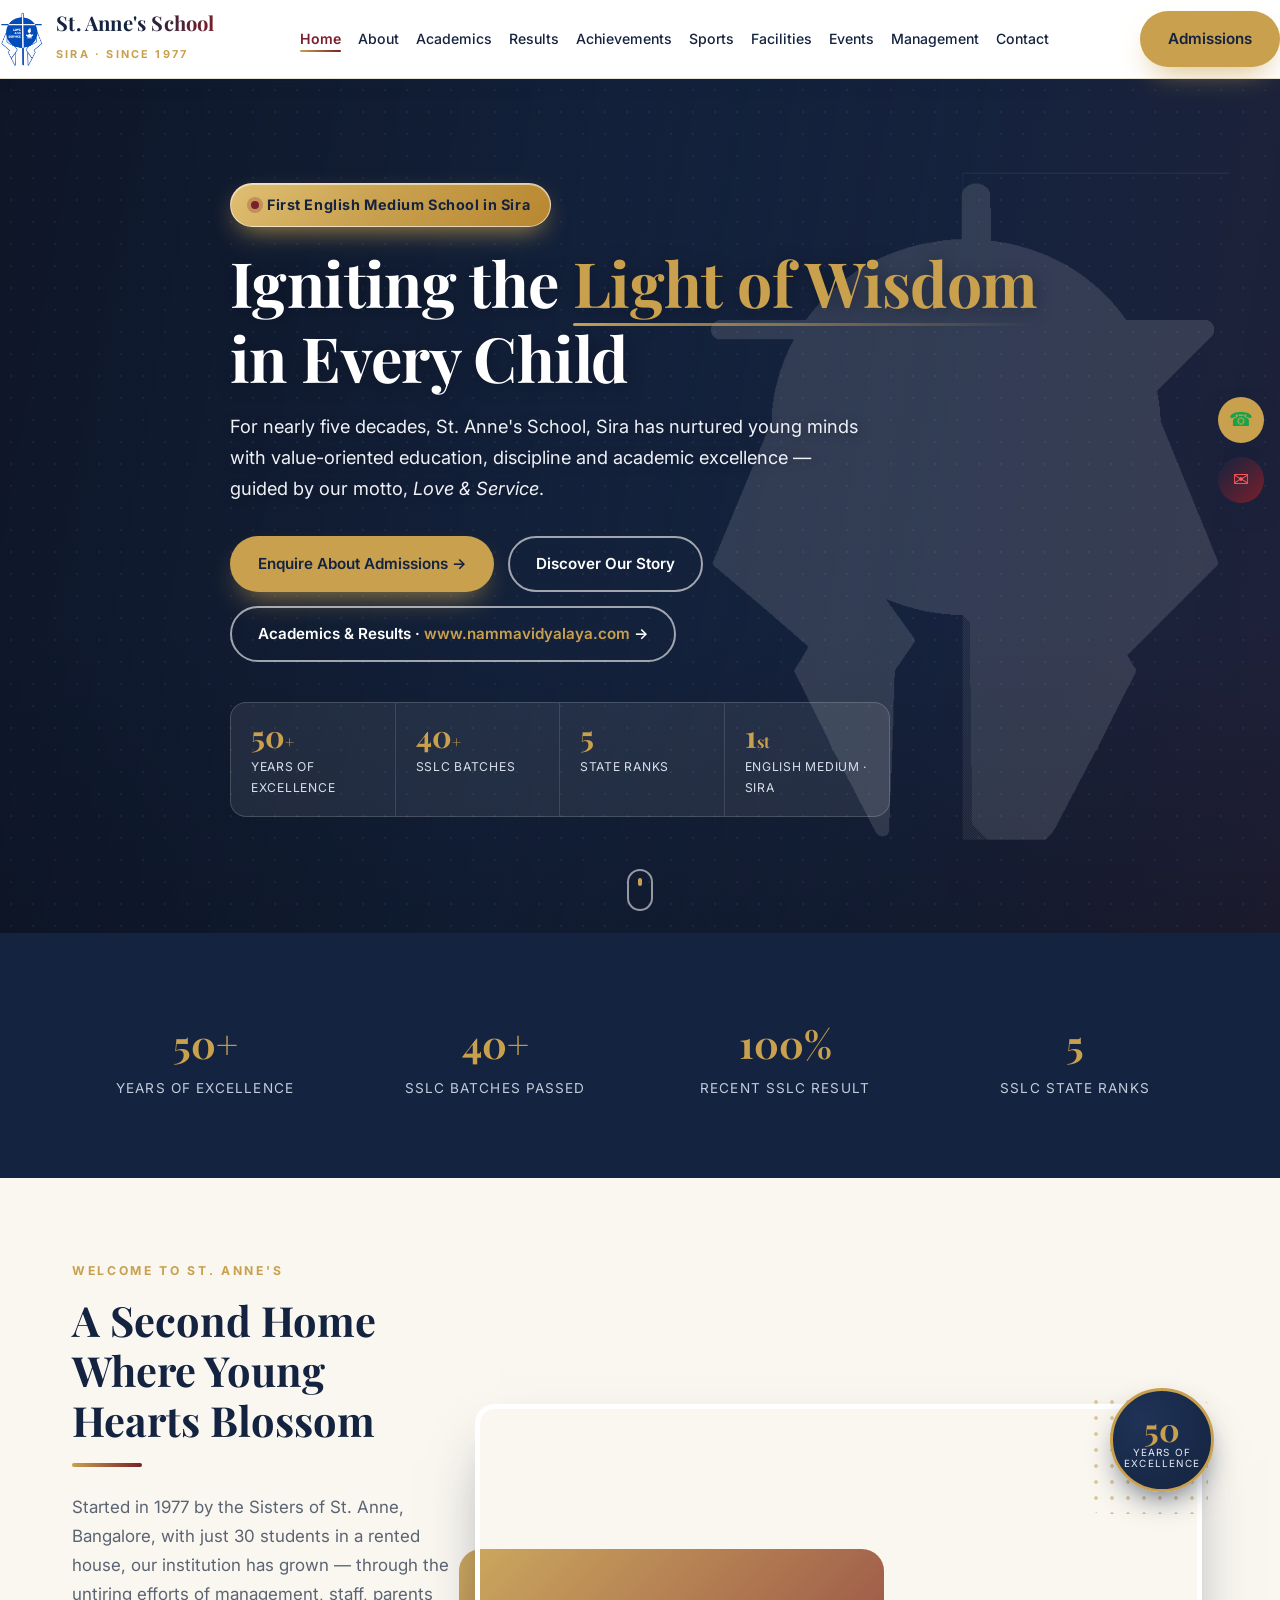
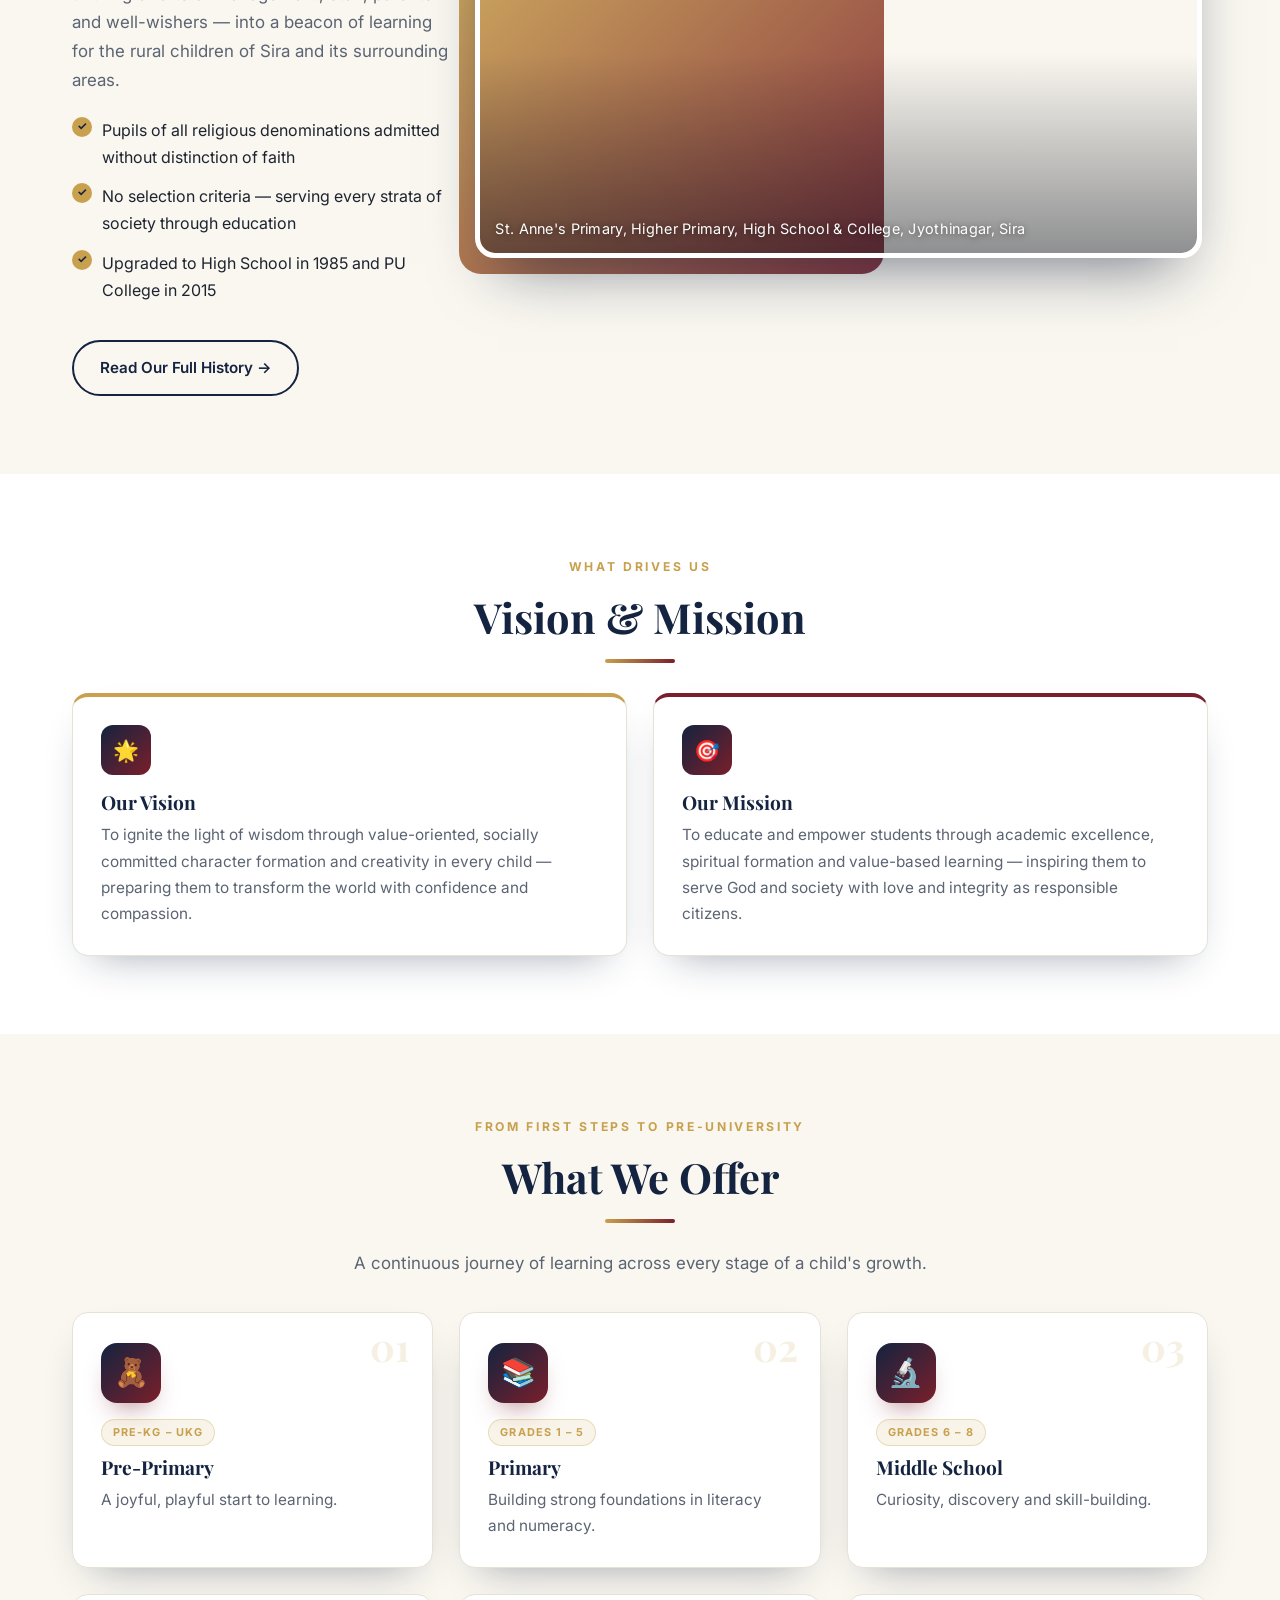
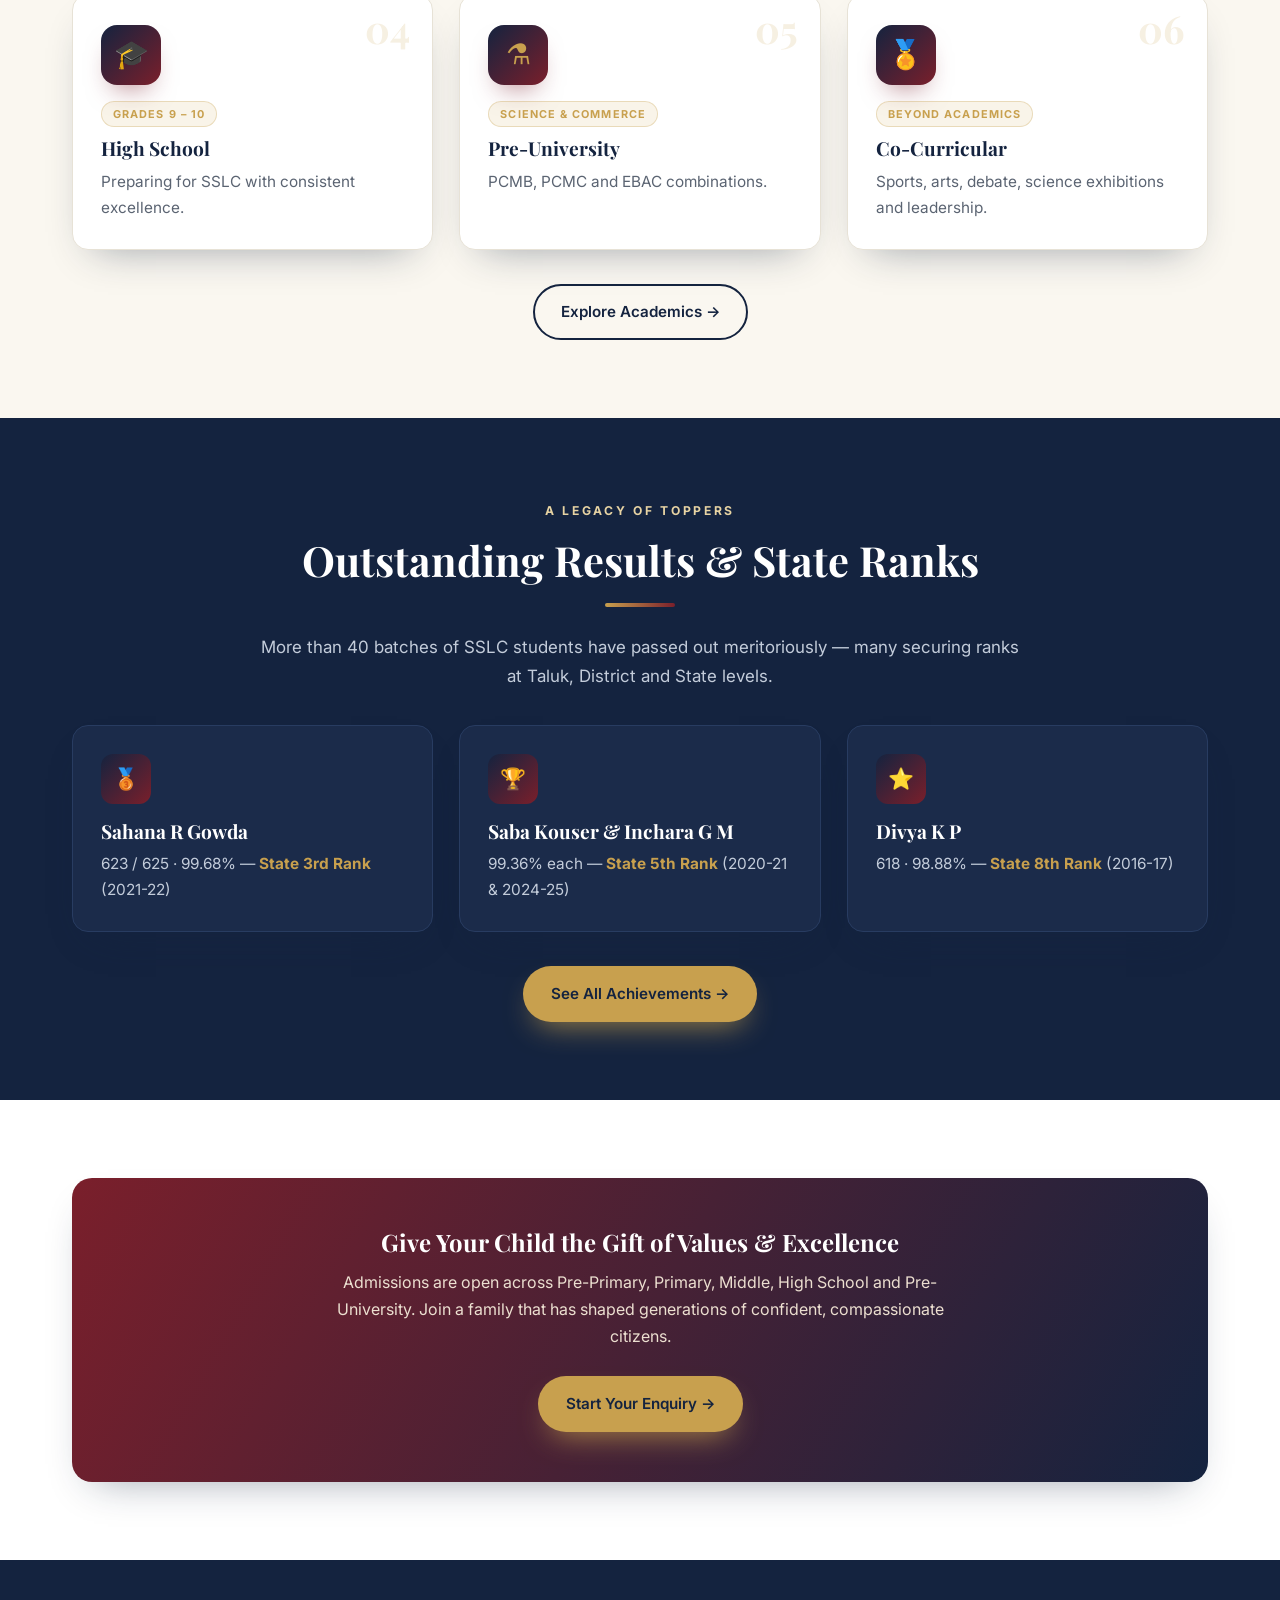
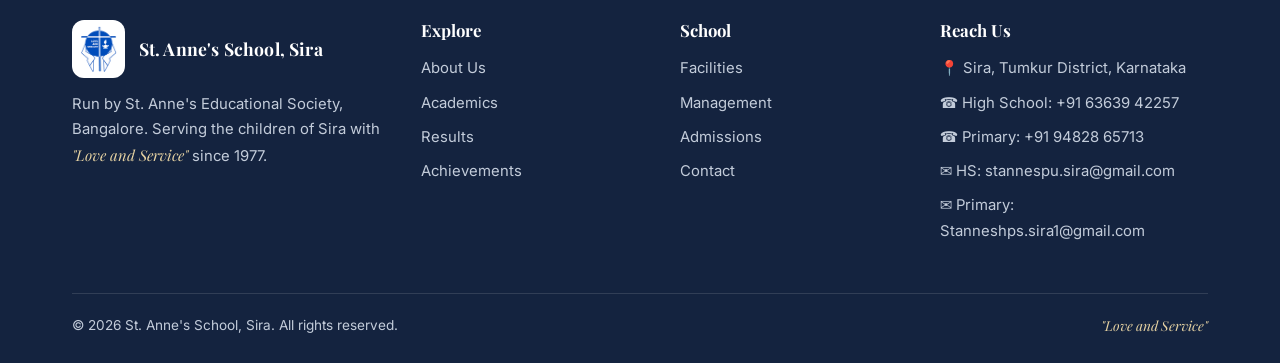
==== commit f4698bf0: "Mobile polish: full-screen hero+stats, circular contact icons on all pages, remove top bar, centered" ====
--- a/index.html
+++ b/index.html
@@ -13,15 +13,14 @@
 </head>
 <body>
 
-  <!-- Top bar -->
-  <div class="topbar">
-    <div class="container">
-      <div class="tb-left">📍 Sira, Tumkur District, Karnataka</div>
-      <div class="tb-right">
-        <a href="tel:+916363942257">☎ +91 63639 42257</a>
-        <a href="mailto:stannespu.sira@gmail.com">✉ stannespu.sira@gmail.com</a>
-      </div>
-    </div>
+  <!-- Floating quick-contact (right side) -->
+  <div class="contact-fab" aria-label="Quick contact">
+    <a href="tel:+916363942257" class="contact-fab-btn cf-call" aria-label="Call St. Anne's School">
+      <span class="cf-ico">&#9742;&#65038;</span><span class="cf-label">+91 63639 42257</span>
+    </a>
+    <a href="https://mail.google.com/mail/?view=cm&amp;fs=1&amp;to=stannespu.sira@gmail.com" target="_blank" rel="noopener" class="contact-fab-btn cf-mail" aria-label="Email St. Anne's School">
+      <span class="cf-ico">&#9993;&#65038;</span><span class="cf-label">stannespu.sira@gmail.com</span>
+    </a>
   </div>
 
   <!-- Header -->
@@ -66,6 +65,7 @@
       <div class="hero-cta">
         <a href="contact.html" class="btn btn-gold">Enquire About Admissions →</a>
         <a href="about.html" class="btn btn-outline">Discover Our Story</a>
+        <a href="https://www.nammavidyalaya.com" target="_blank" rel="noopener" class="btn btn-outline nv-btn">Academics &amp; Results · <span class="nv-url">www.nammavidyalaya.com</span> →</a>
       </div>
       <div class="hero-stats">
         <div class="hstat"><span class="n">50<i>+</i></span><span class="l">Years of Excellence</span></div>
--- a/assets/css/style.css
+++ b/assets/css/style.css
@@ -89,9 +89,57 @@
 .btn-gold { background: var(--gold); color: var(--navy); }
 .btn-gold:hover { background: #d8b566; color: var(--navy); transform: translateY(-2px); }
 .btn-outline { border-color: rgba(255,255,255,.6); color: #fff; }
+/* Nammavidyalaya button: allow the long URL to wrap inside the pill */
+.nv-btn { display: inline-block; text-align: center; white-space: normal; max-width: 100%; }
+.nv-url { color: var(--gold); overflow-wrap: anywhere; word-break: break-word; }
 .btn-outline:hover { background: #fff; color: var(--navy); }
 .btn-ghost { border-color: var(--navy); color: var(--navy); }
 .btn-ghost:hover { background: var(--navy); color: #fff; }
+
+/* ---------- Floating quick-contact (right side, circular) ---------- */
+.contact-fab {
+  position: fixed; right: 16px; top: 50%; transform: translateY(-50%);
+  z-index: 40; display: flex; flex-direction: column; gap: 14px;
+}
+.contact-fab-btn {
+  position: relative;
+  width: 46px; height: 46px; border-radius: 50%;
+  display: grid; place-items: center; text-decoration: none;
+  box-shadow: 0 10px 26px -8px rgba(20,35,63,.6);
+  transition: transform .25s ease, box-shadow .25s ease;
+}
+.contact-fab-btn:hover { transform: translateY(-2px) scale(1.06); box-shadow: 0 14px 32px -8px rgba(20,35,63,.75); }
+.contact-fab-btn .cf-ico { font-size: 1.2rem; line-height: 1; }
+.cf-call .cf-ico { color: #16a34a; }
+.cf-mail .cf-ico { color: #ff5a5a; }
+/* label is a pill tooltip that slides out to the LEFT, so the button stays a clean circle */
+.contact-fab-btn .cf-label {
+  position: absolute; right: calc(100% + 12px); top: 50%;
+  transform: translateY(-50%) translateX(8px);
+  white-space: nowrap; pointer-events: none;
+  background: var(--navy); color: #fff;
+  padding: 9px 15px; border-radius: 999px;
+  font-weight: 600; font-size: .85rem;
+  box-shadow: 0 10px 24px -10px rgba(20,35,63,.7);
+  opacity: 0; transition: opacity .3s ease, transform .3s ease;
+  /* auto reveal twice on load, then hide — still shows on hover */
+  animation: cfPulse 1.1s ease-in-out 0.8s 2;
+}
+.contact-fab:hover .cf-label { opacity: 1; transform: translateY(-50%) translateX(0); }
+@keyframes cfPulse {
+  0%   { opacity: 0; transform: translateY(-50%) translateX(8px); }
+  25%  { opacity: 1; transform: translateY(-50%) translateX(0); }
+  65%  { opacity: 1; transform: translateY(-50%) translateX(0); }
+  100% { opacity: 0; transform: translateY(-50%) translateX(8px); }
+}
+.cf-call { background: var(--gold); }
+.cf-mail { background: linear-gradient(135deg, var(--navy), var(--maroon)); }
+@media (max-width: 760px) {
+  .contact-fab { right: 12px; gap: 12px; }
+  .contact-fab-btn { width: 42px; height: 42px; }
+  .contact-fab-btn .cf-ico { font-size: 1.1rem; }
+  .contact-fab-btn .cf-label { font-size: .8rem; padding: 8px 13px; }
+}
 
 /* ---------- Top bar ---------- */
 .topbar {
@@ -202,7 +250,7 @@
 @keyframes heroRise { from { opacity: 0; transform: translateY(24px); } to { opacity: 1; transform: none; } }
 
 .hero .hero-eyebrow {
-  position: relative; overflow: hidden;
+  position: relative; overflow: hidden; white-space: nowrap;
   background: linear-gradient(135deg, #e0bf73 0%, var(--gold) 48%, #b8862f 100%);
   border: 1px solid rgba(255,255,255,.6);
   color: var(--navy); font-weight: 700; letter-spacing: .04em; font-size: .9rem;
@@ -269,9 +317,19 @@
 .chip .dot { width: 8px; height: 8px; border-radius: 50%; background: var(--gold); box-shadow: 0 0 0 4px rgba(200,160,78,.25); }
 
 @media (max-width: 760px) {
-  .hero-crest { width: 300px; height: 300px; right: -110px; opacity: .08; }
-  .hero-stats { max-width: none; }
-  .hstat { flex: 1 1 45%; }
+  .hero-crest { display: none; }
+  /* cropped background video on mobile — left of centre */
+  .hero-video { object-position: 33% center; }
+  /* hide the hero glass stats on mobile — same numbers show in the navy section below */
+  .hero-stats { display: none; }
+  .hero .hero-eyebrow { font-size: clamp(.56rem, 2.9vw, .72rem); padding: 5px 12px; letter-spacing: .02em; align-self: flex-start; }
+  .hero-cta { gap: 8px; margin-top: 18px; }
+  .hero-cta .btn { padding: 8px 15px; font-size: .8rem; }
+  .hero-stats { margin-top: 18px; }
+  .hstat { flex: 1 1 45%; padding: 8px 12px; }
+  .hstat .n { font-size: 1.15rem; }
+  .hstat .n i { font-size: .72rem; }
+  .hstat .l { font-size: .58rem; margin-top: 2px; letter-spacing: .04em; }
   .hstat:nth-child(2) { border-right: none; }
   .hstat:nth-child(1), .hstat:nth-child(2) { border-bottom: 1px solid rgba(255,255,255,.12); }
   .hero-scroll { display: none; }
@@ -443,6 +501,8 @@
 .photo-badge .small { font-size: .62rem; letter-spacing: .12em; text-transform: uppercase; color: #e6ebf4; margin-top: 2px; }
 
 @media (max-width: 760px) {
+  /* stack the footer to a single column so long emails/numbers fit */
+  .footer-grid { grid-template-columns: 1fr; gap: 30px; }
   /* show the school photo first (visual-first) on mobile */
   .welcome-split .photo-feature { order: -1; margin: 8px 6px 30px 0; }
   .photo-feature { padding: 20px 8px 0 0; }
@@ -706,7 +766,7 @@
 .site-footer a { color: #c3ccda; }
 .site-footer a:hover { color: var(--gold); }
 .foot-links { list-style: none; }
-.foot-links li { margin-bottom: 9px; font-size: .93rem; }
+.foot-links li { margin-bottom: 9px; font-size: .93rem; overflow-wrap: anywhere; }
 .foot-brand { display: flex; gap: 14px; align-items: center; margin-bottom: 14px; }
 .foot-brand .crest {
   height: 58px; width: auto; display: block;
@@ -731,6 +791,10 @@
   .footer-grid { grid-template-columns: 1fr 1fr; }
   .stats { grid-template-columns: repeat(2, 1fr); }
 }
+/* stack the footer to one column on phones (placed after the 960px rule so it wins) */
+@media (max-width: 640px) {
+  .footer-grid { grid-template-columns: 1fr; gap: 30px; }
+}
 @media (max-width: 1220px) {
   /* backdrop-filter on the header would create a containing block that traps the
      fixed off-canvas menu inside the header — disable it so the menu fills the screen */
@@ -738,7 +802,7 @@
   .nav-links {
     position: fixed; inset: 0 0 0 20%;
     flex-direction: column; align-items: stretch; justify-content: flex-start;
-    gap: 0; padding: 116px 0 72px; overflow-y: auto;
+    gap: 0; padding: 74px 0 56px; overflow-y: auto;
     background: linear-gradient(165deg, #1f3357 0%, #14233f 55%, #0d1830 100%);
     counter-reset: navi;
     /* clip-path wipe keeps the panel inside the viewport (no horizontal overflow)
@@ -791,14 +855,48 @@
   .nav-toggle.open span:nth-child(1) { transform: translateY(7px) rotate(45deg); }
   .nav-toggle.open span:nth-child(2) { opacity: 0; }
   .nav-toggle.open span:nth-child(3) { transform: translateY(-7px) rotate(-45deg); }
+  /* mobile/tablet header: logo pinned left, name + tagline centred, compact */
+  .nav { position: relative; justify-content: center; padding: 8px 16px; }
+  .nav-toggle { position: absolute; right: 16px; top: 50%; transform: translateY(-50%); }
+  .brand { position: relative; width: 100%; justify-content: center; gap: 0; text-align: center; }
+  .brand .crest { position: absolute; left: 0; top: 50%; transform: translateY(-50%); height: 40px; }
+  .brand:hover .crest { transform: translateY(-50%) scale(1.06); }
+  .brand > span { display: inline-flex; flex-direction: column; align-items: center; gap: 2px; }
+  .brand > span br { display: none; }
+  .site-header .brand-name { font-size: 1.12rem; letter-spacing: .005em; }
+  .site-header .brand-sub {
+    position: relative; padding-top: 3px; letter-spacing: .2em; font-size: .6rem;
+  }
+  .site-header .brand-sub::before {
+    content: ""; position: absolute; top: 0; left: 50%; transform: translateX(-50%);
+    width: 26px; height: 2px; border-radius: 2px;
+    background: linear-gradient(90deg, transparent, var(--gold), transparent);
+  }
   .nav-cta { display: none; }
   .topbar .tb-left { display: none; }
   .topbar .container { justify-content: center; }
   .section { padding: 56px 0; }
-  .hero-inner { padding: 60px 20px 70px; }
-  .hero h1 { font-size: clamp(1.9rem, 8vw, 2.6rem); }
+  /* compact hero so the video + the stats below share the first screen */
+  .hero { min-height: calc(100svh - 230px); }
+  .hero-inner {
+    min-height: calc(100svh - 230px);
+    display: flex; flex-direction: column; justify-content: center;
+    padding: 22px 18px 26px;
+  }
+  .hero-cta { gap: 8px; margin-top: 18px; }
+  /* darker overlay on mobile so the white heading stays readable over the bright video */
+  .hero::before {
+    background:
+      linear-gradient(180deg, rgba(9,13,24,.74) 0%, rgba(11,18,34,.5) 46%, rgba(9,13,24,.66) 100%);
+  }
+  .hero h1 { font-size: clamp(1.3rem, 5.4vw, 1.8rem); margin: 10px 0 9px; text-shadow: 0 2px 14px rgba(6,10,20,.85); }
+  .hero p { font-size: .88rem; line-height: 1.48; text-shadow: 0 1px 10px rgba(6,10,20,.8); }
   .grid-2, .grid-3, .grid-4 { grid-template-columns: 1fr; }
-  .stats { grid-template-columns: repeat(2, 1fr); }
+  /* compact count-up stats that sit just under the hero in the first screen */
+  #welcome.section.navy { padding: 18px 0 22px; min-height: 0; }
+  .stats { grid-template-columns: repeat(2, 1fr); gap: 14px 16px; }
+  .stat .num { font-size: 1.5rem; }
+  .stat .lbl { font-size: .64rem; letter-spacing: .05em; }
   .cta-band { padding: 36px 24px; }
   .rung { flex-direction: column; align-items: flex-start; gap: 6px; }
   .rung .stage { min-width: auto; }
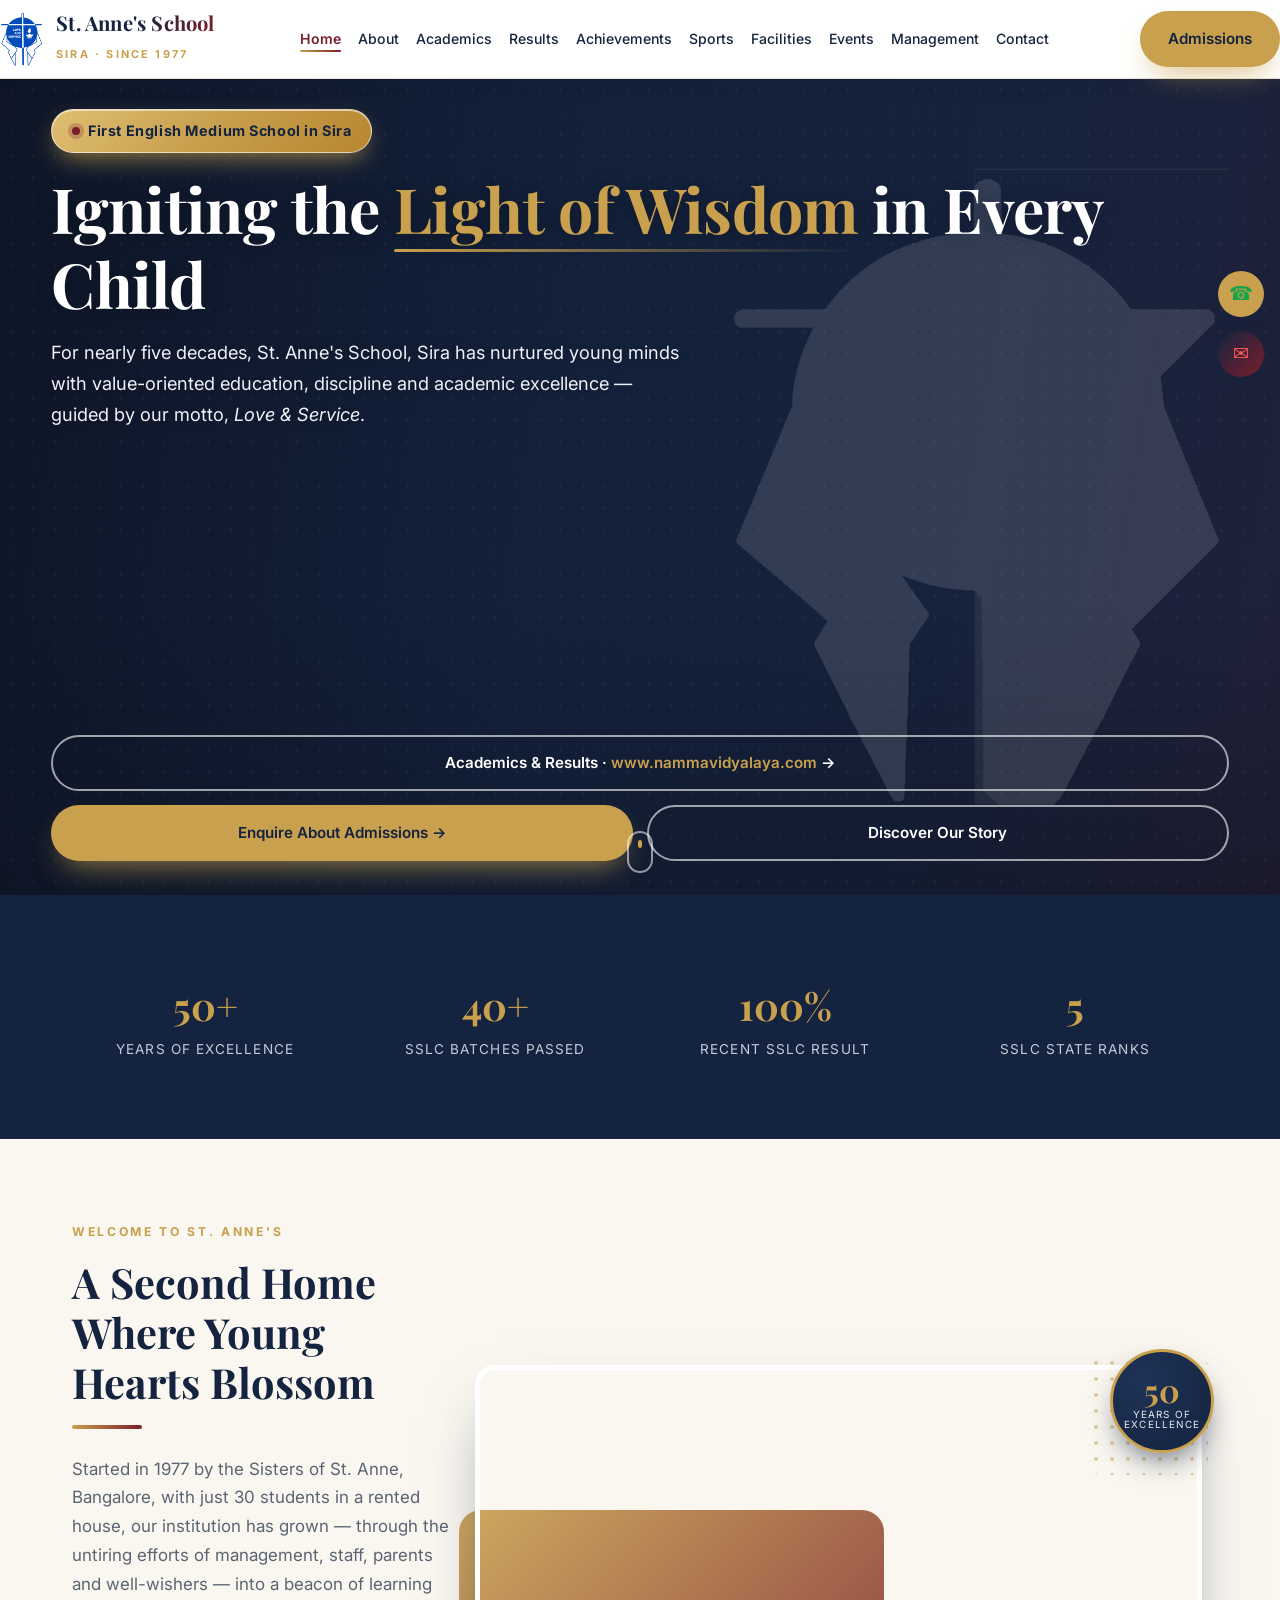
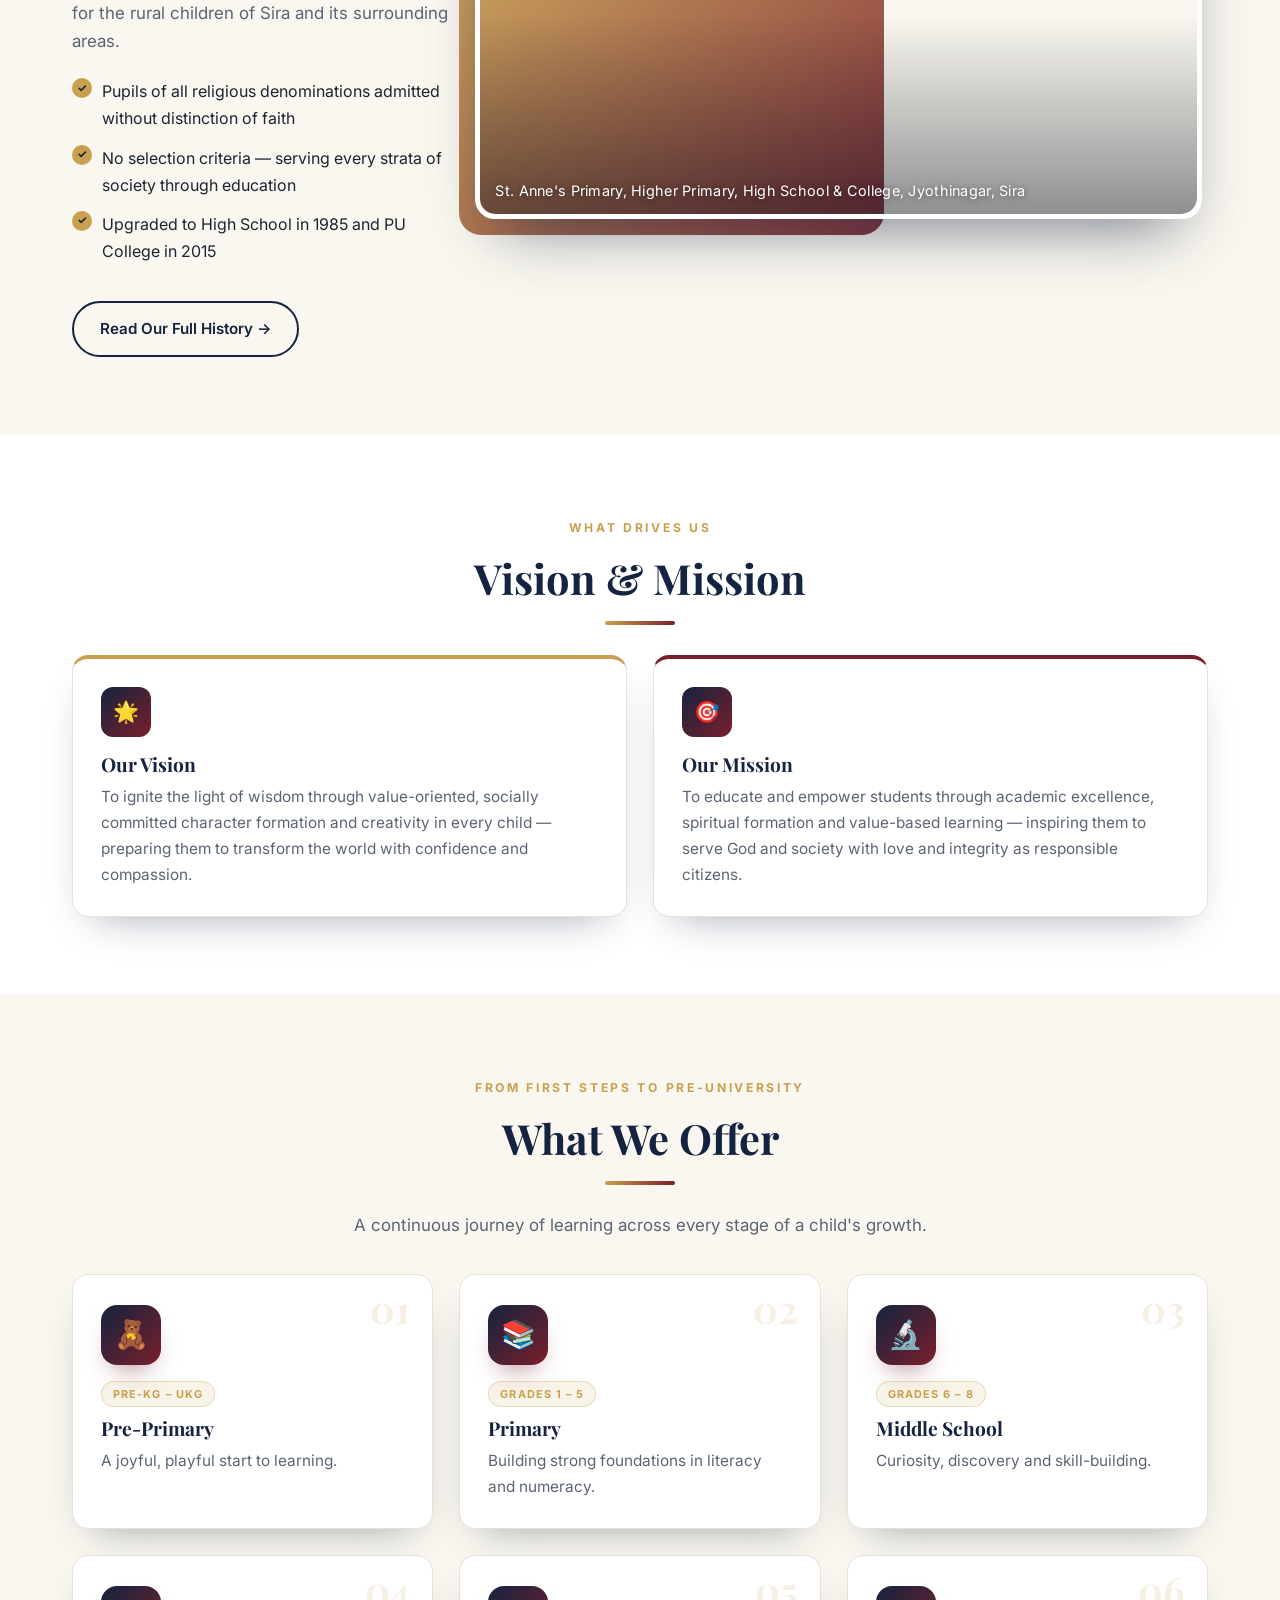
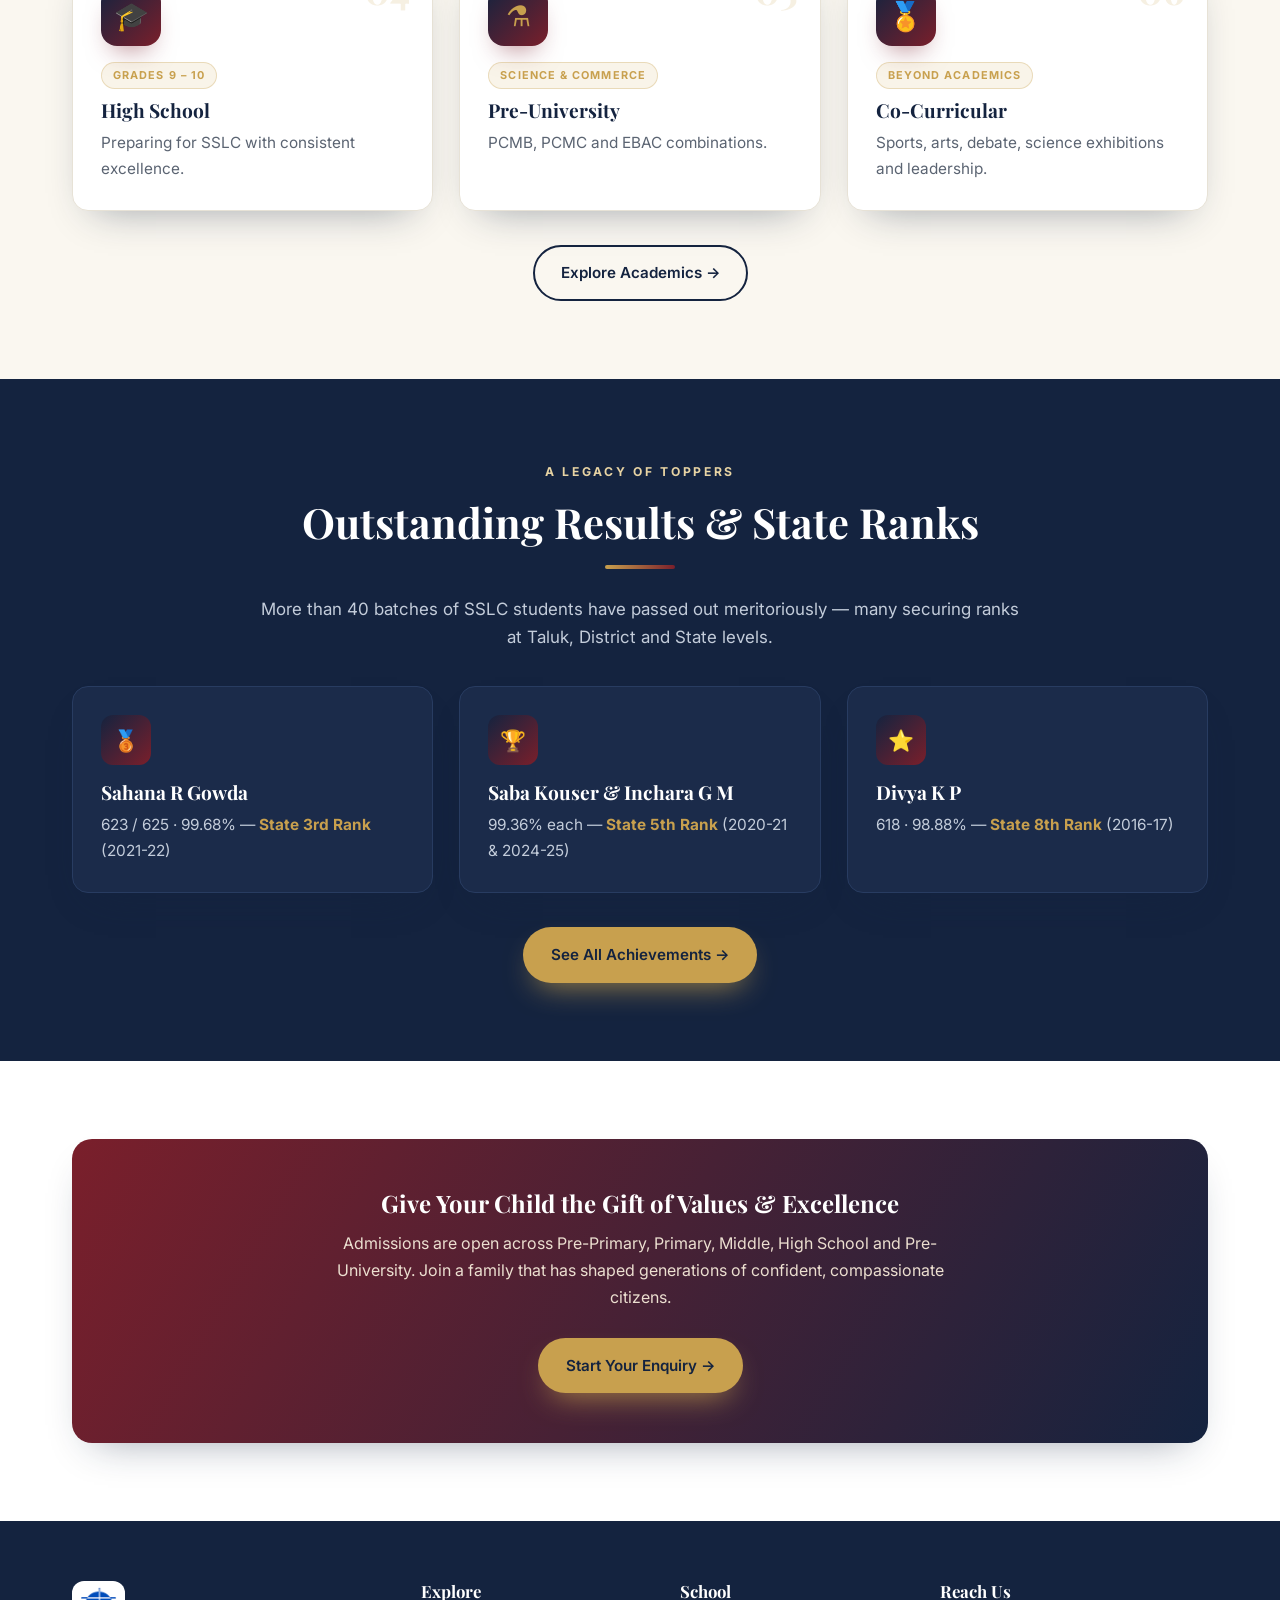
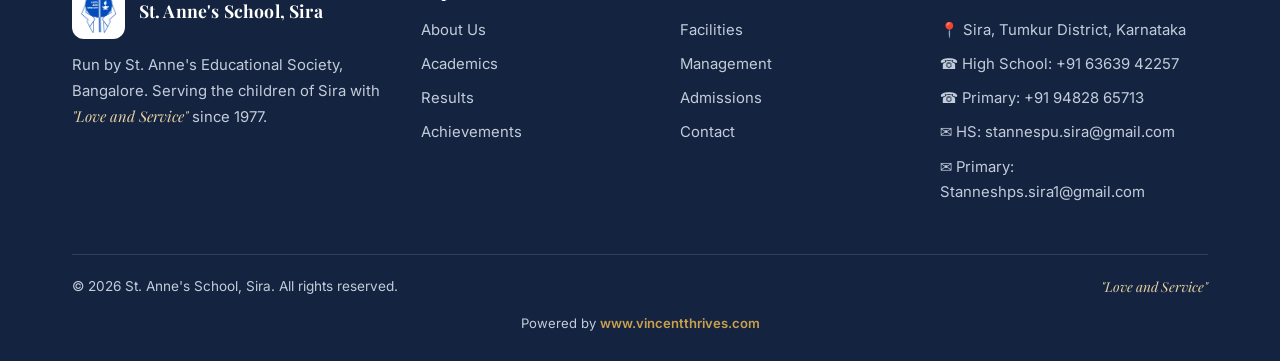
==== commit 0a4bb475: "Full-width hero on all breakpoints, footer 'Powered by vincentthrives.com' link, layout/spacing/icon" ====
--- a/index.html
+++ b/index.html
@@ -247,6 +247,7 @@
         <span>© <span data-year>2026</span> St. Anne's School, Sira. All rights reserved.</span>
         <span class="motto">"Love and Service"</span>
       </div>
+      <div class="footer-credit">Powered by <a href="https://www.vincentthrives.com" target="_blank" rel="noopener">www.vincentthrives.com</a></div>
     </div>
   </footer>
 
--- a/assets/css/style.css
+++ b/assets/css/style.css
@@ -98,7 +98,7 @@
 
 /* ---------- Floating quick-contact (right side, circular) ---------- */
 .contact-fab {
-  position: fixed; right: 16px; top: 50%; transform: translateY(-50%);
+  position: fixed; right: 16px; top: 36%; transform: translateY(-50%);
   z-index: 40; display: flex; flex-direction: column; gap: 14px;
 }
 .contact-fab-btn {
@@ -135,7 +135,7 @@
 .cf-call { background: var(--gold); }
 .cf-mail { background: linear-gradient(135deg, var(--navy), var(--maroon)); }
 @media (max-width: 760px) {
-  .contact-fab { right: 12px; gap: 12px; }
+  .contact-fab { right: 12px; gap: 12px; top: 48%; }
   .contact-fab-btn { width: 42px; height: 42px; }
   .contact-fab-btn .cf-ico { font-size: 1.1rem; }
   .contact-fab-btn .cf-label { font-size: .8rem; padding: 8px 13px; }
@@ -208,6 +208,7 @@
 .hero {
   position: relative; color: #fff; overflow: hidden; isolation: isolate;
   background: var(--navy);
+  min-height: calc(100svh - 84px); /* fill the screen below the header (mobile overrides this) */
 }
 /* auto-rotating background slideshow */
 .hero-slides { position: absolute; inset: 0; z-index: 0; }
@@ -243,14 +244,17 @@
   filter: brightness(0) invert(1);
 }
 .hero-inner {
-  position: relative; z-index: 2; padding: 104px 22px 116px;
-  max-width: calc(820px + 44px);
+  position: relative; z-index: 2;
+  padding: 30px clamp(20px, 4vw, 60px) 34px;
+  width: 100%; max-width: none;
+  min-height: calc(100svh - 84px); /* fill the screen below the header (mobile overrides this) */
+  display: flex; flex-direction: column; justify-content: flex-start;
   animation: heroRise .9s cubic-bezier(.2,.7,.2,1) both;
 }
 @keyframes heroRise { from { opacity: 0; transform: translateY(24px); } to { opacity: 1; transform: none; } }
 
 .hero .hero-eyebrow {
-  position: relative; overflow: hidden; white-space: nowrap;
+  position: relative; overflow: hidden; white-space: nowrap; align-self: flex-start;
   background: linear-gradient(135deg, #e0bf73 0%, var(--gold) 48%, #b8862f 100%);
   border: 1px solid rgba(255,255,255,.6);
   color: var(--navy); font-weight: 700; letter-spacing: .04em; font-size: .9rem;
@@ -284,17 +288,21 @@
   border-radius: 3px;
 }
 .hero p { font-size: 1.14rem; color: #eef1f7; max-width: 640px; text-shadow: 0 1px 10px rgba(8,12,22,.35); }
-.hero-cta { display: flex; flex-wrap: wrap; gap: 14px; margin-top: 32px; }
+.hero-cta { display: flex; flex-wrap: wrap; gap: 14px; margin-top: auto; }
+/* Nammavidyalaya link on top (full width); Enquire + Discover share one line below */
+.hero-cta .btn:nth-child(3) { order: -1; flex: 0 0 100%; }
+.hero-cta .btn:nth-child(1),
+.hero-cta .btn:nth-child(2) { flex: 1 1 0; justify-content: center; text-align: center; }
 .btn-gold { box-shadow: 0 14px 30px -12px rgba(200,160,78,.8); }
 
-/* glass stat bar */
+/* glass stat bar — hidden; the count-up stats below the hero are used instead */
 .hero-stats {
-  display: flex; flex-wrap: wrap; gap: 0; margin-top: 40px;
+  display: none; flex-wrap: wrap; gap: 0; margin-top: 40px;
   background: rgba(255,255,255,.08); border: 1px solid rgba(255,255,255,.16);
   border-radius: 16px; backdrop-filter: blur(6px); -webkit-backdrop-filter: blur(6px);
   overflow: hidden; max-width: 660px;
 }
-.hstat { flex: 1 1 130px; padding: 18px 20px; border-right: 1px solid rgba(255,255,255,.12); }
+.hstat { flex: 1 1 130px; padding: 18px 20px; border-right: 1px solid rgba(255,255,255,.12); text-align: center; }
 .hstat:last-child { border-right: none; }
 .hstat .n { display: block; font-family: "Playfair Display", serif; font-size: 1.9rem; font-weight: 700; color: var(--gold); line-height: 1; }
 .hstat .n i { font-style: normal; font-size: 1rem; }
@@ -778,6 +786,9 @@
   display: flex; justify-content: space-between; gap: 12px; flex-wrap: wrap; font-size: .85rem;
 }
 .motto { font-family: "Playfair Display", serif; font-style: italic; color: var(--gold-soft); }
+.footer-credit { margin-top: 14px; text-align: center; font-size: .82rem; color: #c3ccda; }
+.footer-credit a { color: var(--gold); font-weight: 600; text-decoration: none; }
+.footer-credit a:hover { text-decoration: underline; }
 
 /* ---------- Reveal animation ---------- */
 .reveal { opacity: 0; transform: translateY(22px); transition: opacity .6s ease, transform .6s ease; }
@@ -880,10 +891,19 @@
   .hero { min-height: calc(100svh - 230px); }
   .hero-inner {
     min-height: calc(100svh - 230px);
-    display: flex; flex-direction: column; justify-content: center;
-    padding: 22px 18px 26px;
-  }
-  .hero-cta { gap: 8px; margin-top: 18px; }
+    display: flex; flex-direction: column; justify-content: flex-start;
+    padding: 12px 18px 30px;
+  }
+  /* push the buttons to the bottom of the hero (just above the navy banner) so more video shows */
+  .hero-cta { gap: 8px; margin-top: auto; flex-wrap: wrap; }
+  /* Nammavidyalaya link on top (full width); Enquire + Discover share one line below */
+  .hero-cta .btn:nth-child(3) { order: -1; flex: 0 0 100%; }
+  .hero-cta .btn:nth-child(1),
+  .hero-cta .btn:nth-child(2) { flex: 1 1 0; justify-content: center; text-align: center; }
+  /* chip hugs its text (flex hero would otherwise stretch it full width) */
+  .hero .hero-eyebrow { align-self: flex-start; }
+  /* centre the hero glass stats */
+  .hstat { text-align: center; }
   /* darker overlay on mobile so the white heading stays readable over the bright video */
   .hero::before {
     background:
